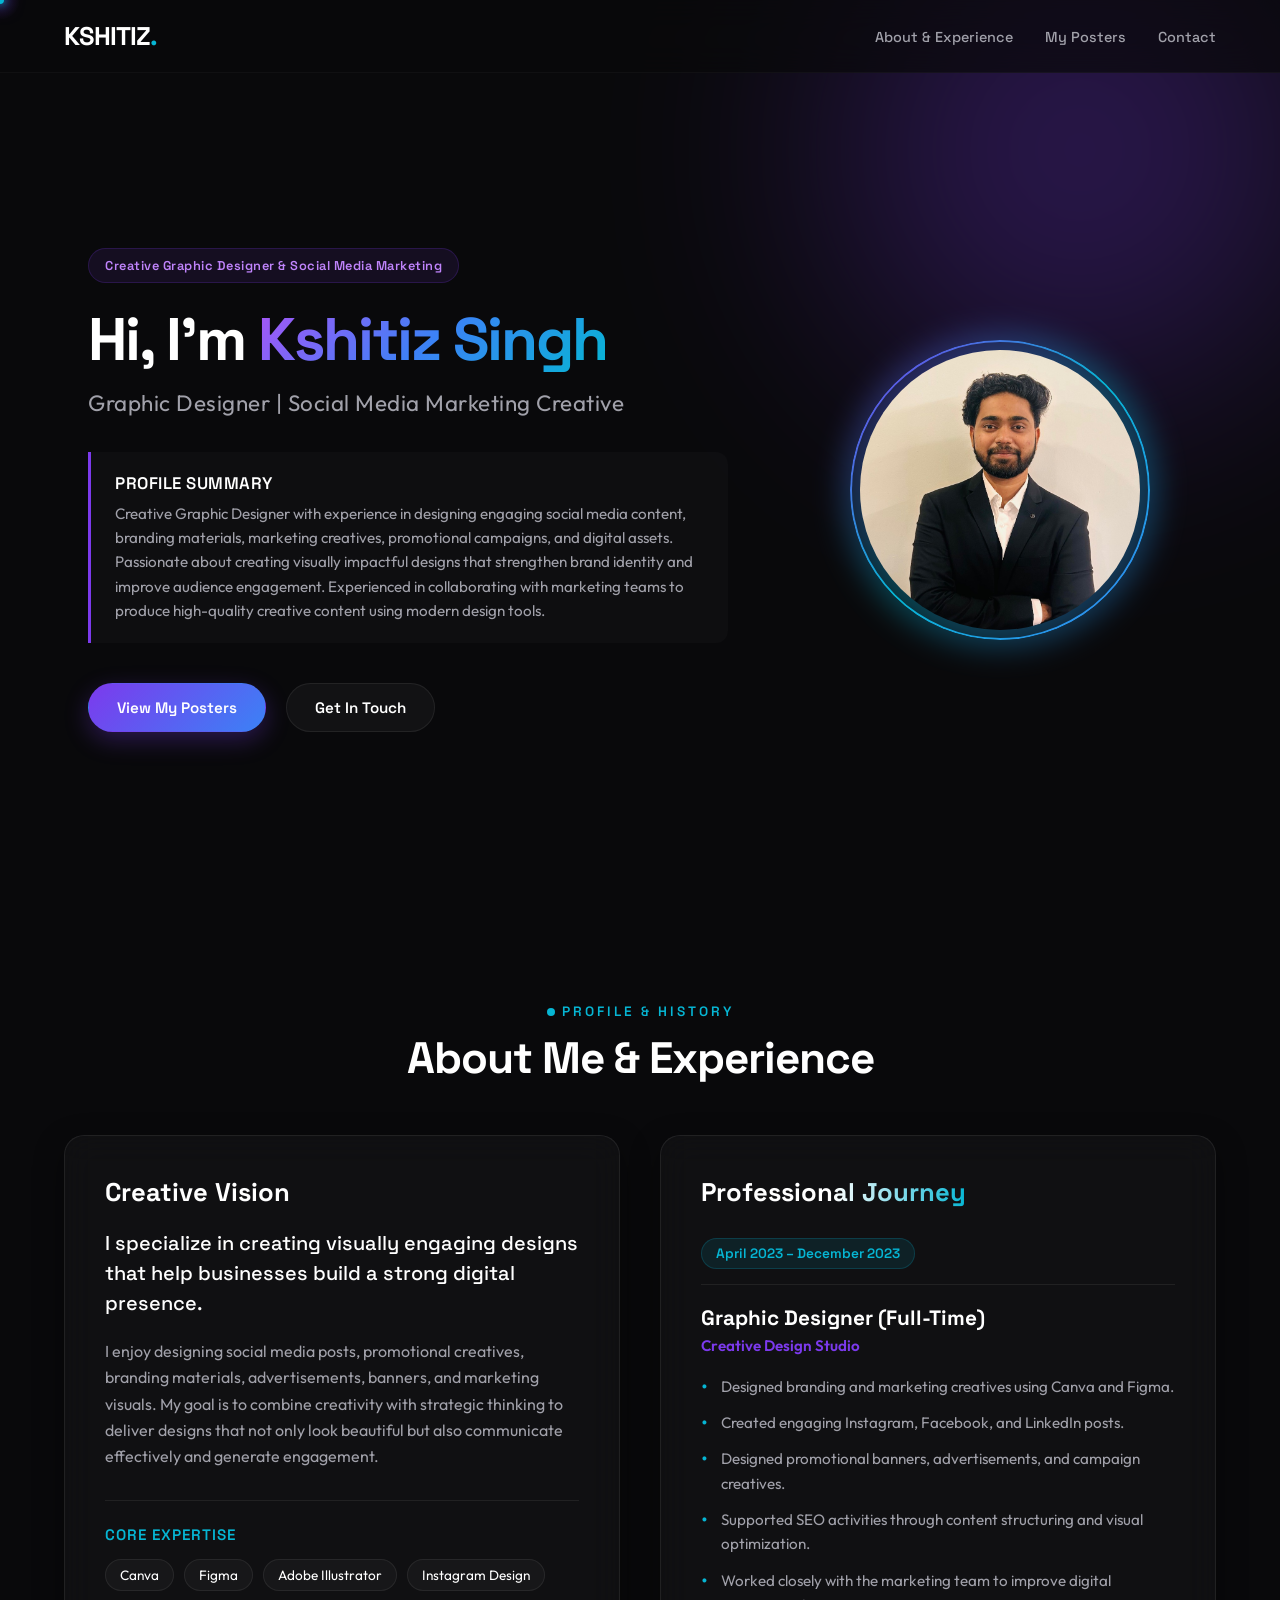
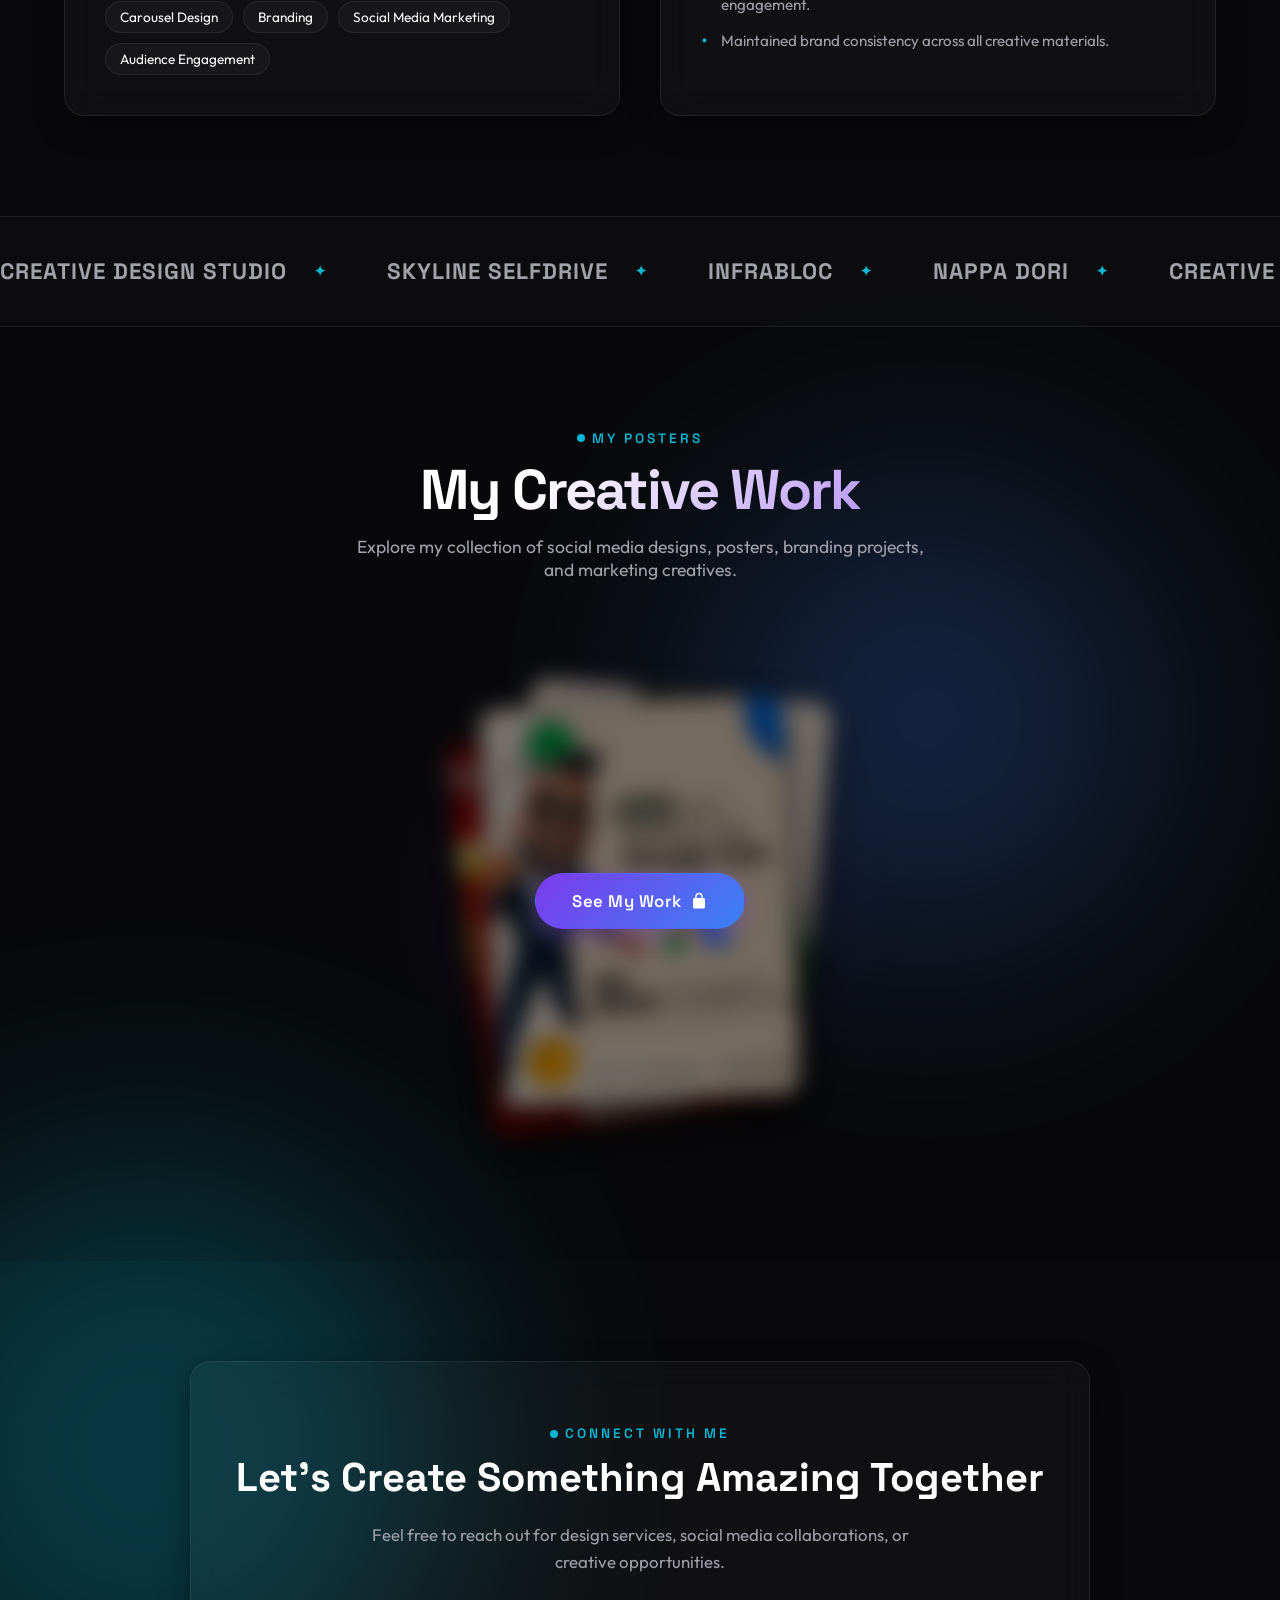
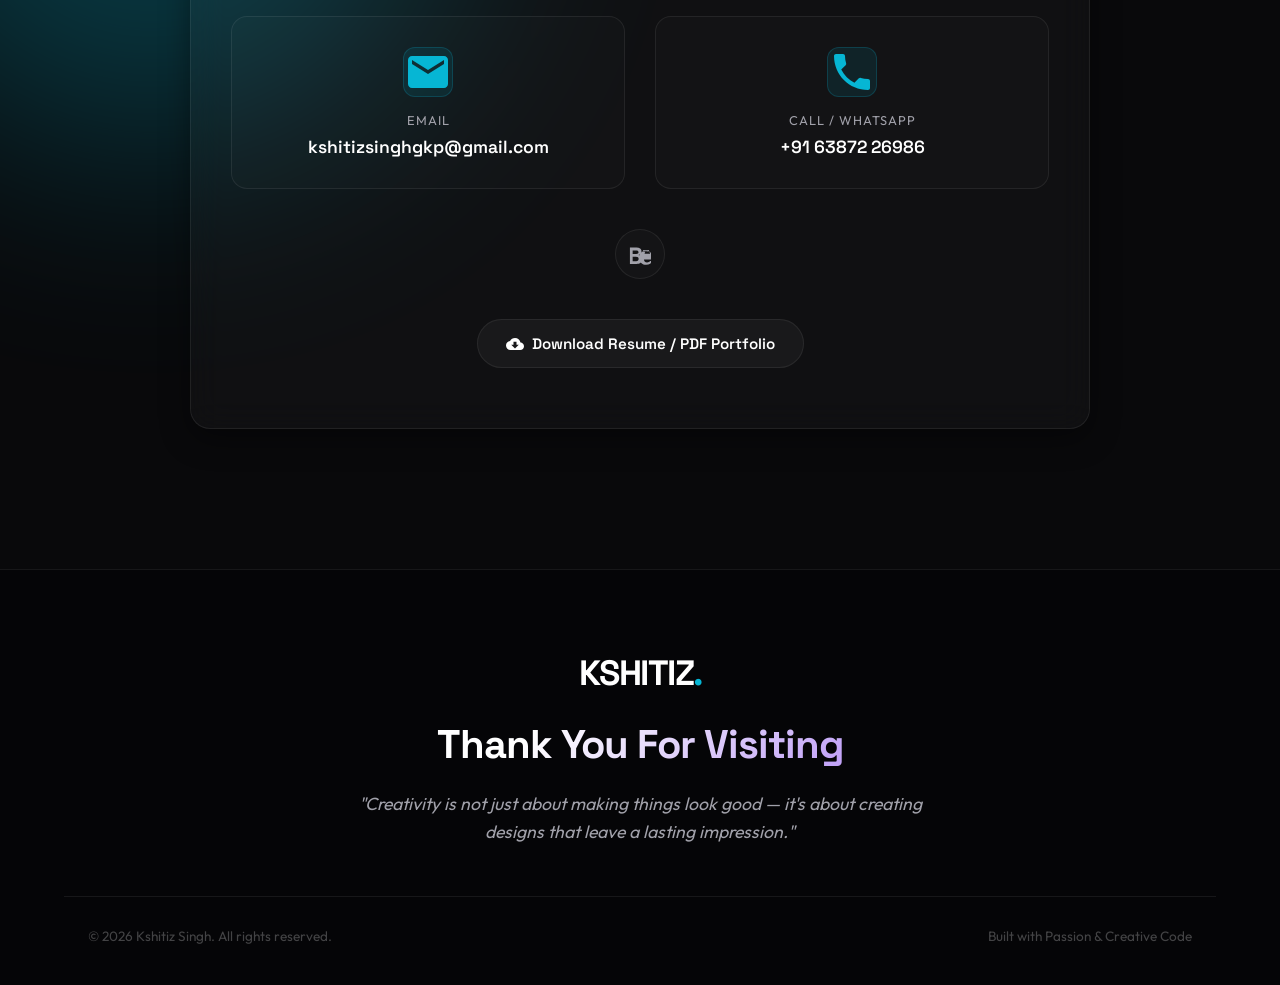
==== index.html @ 0bae95c1 "Initialize premium creative portfolio" ====
<!DOCTYPE html>
<html lang="en">
<head>
  <meta charset="UTF-8">
  <meta name="viewport" content="width=device-width, initial-scale=1.0">
  <title>Kshitiz Singh | Creative Graphic Designer & Social Media Marketing Professional</title>
  <meta name="description" content="Portfolio of Kshitiz Singh, a Creative Graphic Designer & Social Media Marketing Professional. Focusing on creative brand graphics, posters, and campaign management.">
  
  <!-- Premium Typography -->
  <link rel="preconnect" href="https://fonts.googleapis.com">
  <link rel="preconnect" href="https://fonts.gstatic.com" crossorigin>
  <link href="https://fonts.googleapis.com/css2?family=Outfit:wght@300;400;500;600;700;800&family=Space+Grotesk:wght@400;500;600;700&display=swap" rel="stylesheet">
  
  <!-- CSS Stylesheet -->
  <link rel="stylesheet" href="style.css">
</head>
<body>

  <!-- Custom Cursor Glow -->
  <div class="custom-cursor" id="customCursor"></div>
  <div class="cursor-dot" id="cursorDot"></div>

  <!-- Loading Animation -->
  <div class="loader" id="loader">
    <div class="loader-content">
      <div class="loader-logo">KS</div>
      <div class="loader-bar"><div class="loader-progress"></div></div>
      <p class="loader-text">Opening Creative Gallery...</p>
    </div>
  </div>

  <!-- Dynamic Gradient Background Objects -->
  <div class="bg-gradient-orb orb-1"></div>
  <div class="bg-gradient-orb orb-2"></div>
  <div class="bg-gradient-orb orb-3"></div>

  <!-- Glassmorphism Navbar -->
  <nav class="navbar">
    <div class="nav-container">
      <a href="#" class="nav-logo">KSHITIZ<span>.</span></a>
      <ul class="nav-links">
        <li><a href="#about" class="nav-link">About &amp; Experience</a></li>
        <li><a href="#portfolio" class="nav-link">My Posters</a></li>
        <li><a href="#contact" class="nav-link">Contact</a></li>
      </ul>
      <div class="mobile-toggle" id="mobileToggle">
        <span></span>
        <span></span>
        <span></span>
      </div>
    </div>
  </nav>

  <!-- Hero Section -->
  <section class="hero-section" id="hero">
    <div class="hero-container">
      <div class="hero-content scroll-reveal">
        <span class="hero-badge">Creative Graphic Designer &amp; Social Media Marketing</span>
        <h1 class="hero-title">
          Hi, I'm <span class="highlight-text">Kshitiz Singh</span>
        </h1>
        <h2 class="hero-subtitle">Graphic Designer | Social Media Marketing Creative</h2>
        
        <div class="profile-summary">
          <h3>Profile Summary</h3>
          <p>
            Creative Graphic Designer with experience in designing engaging social media content, branding materials, marketing creatives, promotional campaigns, and digital assets. Passionate about creating visually impactful designs that strengthen brand identity and improve audience engagement. Experienced in collaborating with marketing teams to produce high-quality creative content using modern design tools.
          </p>
        </div>
        
        <div class="hero-actions">
          <a href="#portfolio" class="btn btn-primary btn-glow">View My Posters</a>
          <a href="#contact" class="btn btn-secondary">Get In Touch</a>
        </div>
      </div>
      
      <div class="hero-image-wrapper scroll-reveal">
        <div class="premium-photo-frame">
          <div class="glow-border-layer"></div>
          <div class="photo-container">
            <img class="profile-img" src="assets/profile.jpg" alt="Kshitiz Singh">
          </div>
        </div>
      </div>
    </div>
  </section>

  <!-- Combined About & Experience Section -->
  <section class="about-section" id="about">
    <div class="container">
      <div class="section-header align-center scroll-reveal">
        <span class="sub-title">Profile &amp; History</span>
        <h2 class="section-title">About Me &amp; Experience</h2>
      </div>

      <div class="about-experience-grid">
        <!-- Left Side: About Me Bio Card -->
        <div class="glass-card about-card-left scroll-reveal">
          <h3 class="card-title-highlight">Creative Vision</h3>
          <p class="lead-text">
            I specialize in creating visually engaging designs that help businesses build a strong digital presence.
          </p>
          <p>
            I enjoy designing social media posts, promotional creatives, branding materials, advertisements, banners, and marketing visuals. My goal is to combine creativity with strategic thinking to deliver designs that not only look beautiful but also communicate effectively and generate engagement.
          </p>
          
          <div class="creative-skills-summary">
            <h4>Core Expertise</h4>
            <div class="skills-tags">
              <span>Canva</span>
              <span>Figma</span>
              <span>Adobe Illustrator</span>
              <span>Instagram Design</span>
              <span>Carousel Design</span>
              <span>Branding</span>
              <span>Social Media Marketing</span>
              <span>Audience Engagement</span>
            </div>
          </div>
        </div>

        <!-- Right Side: Timeline Experience -->
        <div class="glass-card timeline-card-right scroll-reveal">
          <div class="experience-header-block">
            <h3 class="card-title-highlight">Professional Journey</h3>
            <span class="timeline-date-tag">April 2023 – December 2023</span>
          </div>
          
          <div class="job-meta">
            <h4 class="job-title">Graphic Designer (Full-Time)</h4>
            <span class="company-name">Creative Design Studio</span>
          </div>

          <ul class="responsibilities-list">
            <li>Designed branding and marketing creatives using Canva and Figma.</li>
            <li>Created engaging Instagram, Facebook, and LinkedIn posts.</li>
            <li>Designed promotional banners, advertisements, and campaign creatives.</li>
            <li>Supported SEO activities through content structuring and visual optimization.</li>
            <li>Worked closely with the marketing team to improve digital engagement.</li>
            <li>Maintained brand consistency across all creative materials.</li>
          </ul>
        </div>
      </div>
    </div>
  </section>

  <!-- Brand Showcase Ticker Banner -->
  <section class="brand-ticker-section">
    <div class="ticker-wrapper">
      <div class="ticker-track">
        <div class="ticker-item">Creative Design Studio</div>
        <div class="ticker-item">Skyline Selfdrive</div>
        <div class="ticker-item">INFRABLOC</div>
        <div class="ticker-item">NAPPA DORI</div>
        <!-- Duplicates for infinite scrolling ticker effect -->
        <div class="ticker-item">Creative Design Studio</div>
        <div class="ticker-item">Skyline Selfdrive</div>
        <div class="ticker-item">INFRABLOC</div>
        <div class="ticker-item">NAPPA DORI</div>
        <div class="ticker-item">Creative Design Studio</div>
        <div class="ticker-item">Skyline Selfdrive</div>
        <div class="ticker-item">INFRABLOC</div>
        <div class="ticker-item">NAPPA DORI</div>
      </div>
    </div>
  </section>

  <!-- Posters Gallery Section -->
  <section class="portfolio-section" id="portfolio">
    <div class="container">
      <div class="section-header align-center scroll-reveal">
        <span class="sub-title">My Posters</span>
        <h1 class="portfolio-heading">My Creative Work</h1>
        <p class="portfolio-sub">Explore my collection of social media designs, posters, branding projects, and marketing creatives.</p>
      </div>

      <!-- Portfolio Interactive Wrapper -->
      <div class="portfolio-interactive-container scroll-reveal">
        
        <!-- Locked State: Blurred 3D Stack Deck -->
        <div class="portfolio-stack-wrapper" id="portfolioStackWrapper">
          <div class="stack-glow-effect"></div>
          
          <div class="portfolio-card-stack" id="cardStack">
            <div class="stacked-card card-1">
              <img src="assets/media__1783928818172.jpg" alt="Google Ads Campaign">
            </div>
            <div class="stacked-card card-2">
              <img src="assets/media__1783928818183.jpg" alt="Skyline Selfdrive Steer Brand">
            </div>
            <div class="stacked-card card-3">
              <img src="assets/media__1783928818269.jpg" alt="Infrabloc Christmas Campaign">
            </div>
          </div>
          
          <!-- Central Glowing Lock Button -->
          <div class="stack-unlock-overlay">
            <button class="btn btn-primary btn-glow btn-unlock-gallery" id="btnUnlockGallery">
              <span>See My Work</span>
              <svg viewBox="0 0 24 24" class="unlock-svg" style="width: 18px; height: 18px; margin-left: 8px;"><path d="M12 17c1.1 0 2-.9 2-2s-.9-2-2-2-2 .9-2 2 .9 2 2 2zm6-9h-1V6c0-2.76-2.24-5-5-5S7 3.24 7 6v2H6c-1.1 0-2 .9-2 2v10c0 1.1.9 2 2 2h12c1.1 0 2-.9 2-2V10c0-1.1-.9-2-2-2zM8.9 6c0-1.71 1.39-3.1 3.1-3.1s3.1 1.39 3.1 3.1v2H8.9V6z" fill="currentColor"/></svg>
            </button>
          </div>
        </div>

        <!-- Unlocked State: Premium Slider Option (Initially Hidden) -->
        <div class="portfolio-slider-wrapper hidden" id="portfolioSliderWrapper">
          <button class="slider-arrow arrow-left" id="sliderArrowLeft" aria-label="Previous slide">&lt;</button>
          
          <div class="slider-track-container">
            <div class="slider-track" id="sliderTrack">
              <!-- Dynamically populated in JS to show all 10 posters -->
            </div>
          </div>
          
          <button class="slider-arrow arrow-right" id="sliderArrowRight" aria-label="Next slide">&gt;</button>
          
          <!-- Slider Navigation Dot Indicators -->
          <div class="slider-indicator-dots" id="sliderIndicatorDots"></div>
        </div>

      </div>
    </div>
  </section>

  <!-- Lightbox Element -->
  <div class="lightbox" id="lightbox">
    <div class="lightbox-overlay"></div>
    <span class="lightbox-close" id="lightboxClose">&times;</span>
    <button class="lightbox-nav lightbox-prev" id="lightboxPrev" aria-label="Previous image">&lt;</button>
    <div class="lightbox-container">
      <img src="" alt="Enlarged design" class="lightbox-image" id="lightboxImg">
      <div class="lightbox-caption" id="lightboxCaption">Design Title</div>
    </div>
    <button class="lightbox-nav lightbox-next" id="lightboxNext" aria-label="Next image">&gt;</button>
  </div>

  <!-- Contact & Footer Section -->
  <section class="contact-section" id="contact">
    <div class="container">
      <div class="glass-card contact-wrapper scroll-reveal">
        
        <div class="contact-header align-center">
          <span class="sub-title">Connect With Me</span>
          <h2 class="contact-title">Let's Create Something Amazing Together</h2>
          <p class="contact-desc">
            Feel free to reach out for design services, social media collaborations, or creative opportunities.
          </p>
        </div>

        <div class="contact-details-row">
          <div class="detail-card" data-tilt>
            <div class="detail-icon">
              <svg viewBox="0 0 24 24" class="info-svg"><path d="M20 4H4c-1.1 0-1.99.9-1.99 2L2 18c0 1.1.9 2 2 2h16c1.1 0 2-.9 2-2V6c0-1.1-.9-2-2-2zm0 4l-8 5-8-5V6l8 5 8-5v2z" fill="currentColor"/></svg>
            </div>
            <span>Email</span>
            <a href="mailto:kshitizsinghgkp@gmail.com">kshitizsinghgkp@gmail.com</a>
          </div>

          <div class="detail-card" data-tilt>
            <div class="detail-icon">
              <svg viewBox="0 0 24 24" class="info-svg"><path d="M6.62 10.79c1.44 2.83 3.76 5.14 6.59 6.59l2.2-2.2c.27-.27.67-.36 1.02-.24 1.12.37 2.33.57 3.57.57.55 0 1 .45 1 1V20c0 .55-.45 1-1 1-9.39 0-17-7.61-17-17 0-.55.45-1 1-1h3.5c.55 0 1 .45 1 1 0 1.25.2 2.45.57 3.57.11.35.03.74-.25 1.02l-2.2 2.2z" fill="currentColor"/></svg>
            </div>
            <span>Call / WhatsApp</span>
            <a href="tel:6387226986">+91 63872 26986</a>
          </div>
        </div>

        <div class="social-links-centered">
          <a href="#" target="_blank" class="social-icon-btn" aria-label="Behance">
            <svg viewBox="0 0 24 24" class="soc-svg"><path d="M8.22 5c1.61 0 2.92.35 3.91 1.05.99.7 1.48 1.77 1.48 3.2 0 1.08-.28 1.94-.85 2.58-.57.64-1.39 1.03-2.47 1.17 1.33.19 2.31.7 2.95 1.54.64.84.96 1.92.96 3.25 0 1.63-.51 2.87-1.53 3.73C11.66 22.38 10.15 22.8 8.2 22.8H1v-17.8h7.22zm-.8 7h.45c.87 0 1.5-.16 1.9-.47.4-.31.6-.78.6-1.4 0-1.25-.83-1.88-2.5-1.88H4v3.75h3.42zm.3 7.85c.99 0 1.7-.22 2.13-.67.43-.45.65-1.07.65-1.88 0-.77-.22-1.37-.67-1.78-.45-.41-1.21-.62-2.28-.62H4v4.95h3.72zM23.1 13.92c.6 1.15.9 2.52.9 4.12h-7.66c.07 1.04.4 1.83.99 2.38.59.55 1.38.82 2.38.82.72 0 1.36-.14 1.93-.42.57-.28.98-.69 1.23-1.23h2.64c-.42 1.25-1.22 2.25-2.4 3.01-1.18.76-2.61 1.14-4.29 1.14-2.3 0-4.14-.68-5.52-2.05-1.38-1.37-2.07-3.23-2.07-5.58 0-2.35.68-4.21 2.05-5.58 1.37-1.37 3.12-2.05 5.25-2.05 2.18 0 3.91.68 5.2 2.05 1.29 1.37 1.93 3.24 1.93 5.61v.78H16.34zm-.05-2.1c-.07-.94-.37-1.68-.9-2.22-.53-.54-1.24-.81-2.12-.81-.85 0-1.54.26-2.07.78-.53.52-.84 1.27-.93 2.25h6.02zM15.48 9.38h6.24v-1.65h-6.24v1.65z" fill="currentColor"/></svg>
          </a>
        </div>

        <div class="download-container align-center">
          <a href="#" class="btn btn-secondary btn-glow" id="downloadPortfolioBtn">
            <svg viewBox="0 0 24 24" class="download-icon-svg" style="width: 18px; height: 18px; margin-right: 8px;"><path d="M19.35 10.04C18.67 6.59 15.64 4 12 4 9.11 4 6.6 5.64 5.35 8.04 2.34 8.36 0 10.91 0 14c0 3.31 2.69 6 6 6h13c2.76 0 5-2.24 5-5 0-2.64-2.05-4.78-4.65-4.96zM17 13l-5 5-5-5h3V9h4v4h3z" fill="currentColor"/></svg>
            Download Resume / PDF Portfolio
          </a>
        </div>

      </div>
    </div>
  </section>

  <!-- Footer -->
  <footer class="footer">
    <div class="container">
      <div class="footer-logo">KSHITIZ<span>.</span></div>
      <h2 class="footer-msg">Thank You For Visiting</h2>
      <p class="footer-quote">
        "Creativity is not just about making things look good — it's about creating designs that leave a lasting impression."
      </p>
      <div class="footer-divider"></div>
      <div class="footer-bottom">
        <p>&copy; 2026 Kshitiz Singh. All rights reserved.</p>
        <p>Built with Passion &amp; Creative Code</p>
      </div>
    </div>
  </footer>

  <!-- JS Logic -->
  <script src="script.js"></script>
</body>
</html>
---- style.css ----
/* ==========================================================================
   Base CSS & Theme Tokens
   ========================================================================== */
:root {
  --bg: #09090B;
  --bg-rgb: 9, 9, 11;
  --primary: #7C3AED;
  --primary-rgb: 124, 58, 237;
  --secondary: #06B6D4;
  --secondary-rgb: 6, 182, 212;
  --highlight: #3B82F6;
  --highlight-rgb: 59, 130, 246;
  --text: #FFFFFF;
  --text-muted: #A1A1AA;
  --glass-bg: rgba(255, 255, 255, 0.03);
  --glass-border: rgba(255, 255, 255, 0.07);
  --glass-shadow: rgba(0, 0, 0, 0.4);
  --font-display: 'Space Grotesk', sans-serif;
  --font-body: 'Outfit', sans-serif;
  --transition: all 0.4s cubic-bezier(0.16, 1, 0.3, 1);
}

* {
  box-sizing: border-box;
  margin: 0;
  padding: 0;
}

html {
  scroll-behavior: smooth;
  background-color: var(--bg);
  color: var(--text);
  font-family: var(--font-body);
  font-size: 16px;
  overflow-x: hidden;
}

body {
  overflow-x: hidden;
  position: relative;
  min-height: 100vh;
}

/* ==========================================================================
   Custom Scrollbar
   ========================================================================== */
::-webkit-scrollbar {
  width: 10px;
}
::-webkit-scrollbar-track {
  background: var(--bg);
}
::-webkit-scrollbar-thumb {
  background: rgba(124, 58, 237, 0.3);
  border-radius: 5px;
  border: 2px solid var(--bg);
}
::-webkit-scrollbar-thumb:hover {
  background: rgba(124, 58, 237, 0.6);
}

/* ==========================================================================
   Custom Cursor Elements
   ========================================================================== */
.custom-cursor {
  width: 40px;
  height: 40px;
  background: radial-gradient(circle, rgba(124, 58, 237, 0.2) 0%, rgba(6, 182, 212, 0) 70%);
  border-radius: 50%;
  position: fixed;
  transform: translate(-50%, -50%);
  pointer-events: none;
  z-index: 9999;
  transition: width 0.2s, height 0.2s, background 0.2s;
  mix-blend-mode: screen;
}

.cursor-dot {
  width: 8px;
  height: 8px;
  background-color: var(--secondary);
  border-radius: 50%;
  position: fixed;
  transform: translate(-50%, -50%);
  pointer-events: none;
  z-index: 10000;
  box-shadow: 0 0 10px var(--secondary), 0 0 20px var(--primary);
  transition: transform 0.1s;
}

/* Cursor Hover States */
body.hovering .custom-cursor {
  width: 65px;
  height: 65px;
  background: radial-gradient(circle, rgba(6, 182, 212, 0.35) 0%, rgba(124, 58, 237, 0) 70%);
}
body.hovering .cursor-dot {
  transform: translate(-50%, -50%) scale(1.8);
  background-color: var(--primary);
}

/* ==========================================================================
   Loading Animation Screen
   ========================================================================== */
.loader {
  position: fixed;
  top: 0;
  left: 0;
  width: 100%;
  height: 100%;
  background: var(--bg);
  z-index: 99999;
  display: flex;
  justify-content: center;
  align-items: center;
  transition: opacity 0.6s cubic-bezier(0.16, 1, 0.3, 1), visibility 0.6s;
}

.loader-content {
  text-align: center;
}

.loader-logo {
  font-family: var(--font-display);
  font-size: 3.5rem;
  font-weight: 700;
  letter-spacing: -2px;
  background: linear-gradient(135deg, var(--primary) 0%, var(--secondary) 100%);
  -webkit-background-clip: text;
  -webkit-text-fill-color: transparent;
  margin-bottom: 20px;
  animation: logoPulse 1.8s infinite ease-in-out;
}

.loader-bar {
  width: 200px;
  height: 3px;
  background: rgba(255, 255, 255, 0.05);
  border-radius: 10px;
  overflow: hidden;
  margin: 0 auto 15px auto;
}

.loader-progress {
  width: 0%;
  height: 100%;
  background: linear-gradient(90deg, var(--primary), var(--secondary));
  border-radius: 10px;
  animation: fillProgress 1.6s ease-in-out forwards;
}

.loader-text {
  font-size: 0.85rem;
  color: var(--text-muted);
  letter-spacing: 2px;
  text-transform: uppercase;
}

@keyframes fillProgress {
  0% { width: 0%; }
  100% { width: 100%; }
}

@keyframes logoPulse {
  0%, 100% { opacity: 0.7; transform: scale(0.97); }
  50% { opacity: 1; transform: scale(1.03); }
}

/* ==========================================================================
   Background Gradient Orbs (Floating)
   ========================================================================== */
.bg-gradient-orb {
  position: absolute;
  border-radius: 50%;
  filter: blur(120px);
  z-index: -1;
  opacity: 0.28;
  pointer-events: none;
}

.orb-1 {
  width: 500px;
  height: 500px;
  background: var(--primary);
  top: -100px;
  right: -50px;
  animation: floatOrb1 20s infinite alternate ease-in-out;
}

.orb-2 {
  width: 600px;
  height: 600px;
  background: var(--secondary);
  bottom: 20%;
  left: -150px;
  animation: floatOrb2 25s infinite alternate ease-in-out;
}

.orb-3 {
  width: 450px;
  height: 450px;
  background: var(--highlight);
  top: 50%;
  right: 10%;
  animation: floatOrb1 18s infinite alternate-reverse ease-in-out;
}

@keyframes floatOrb1 {
  0% { transform: translate(0, 0) scale(1); }
  100% { transform: translate(60px, 80px) scale(1.15); }
}

@keyframes floatOrb2 {
  0% { transform: translate(0, 0) scale(1.1); }
  100% { transform: translate(-80px, -40px) scale(0.9); }
}

/* ==========================================================================
   Reusable UI Elements & Classes
   ========================================================================== */
.container {
  max-width: 1200px;
  margin: 0 auto;
  padding: 0 24px;
  position: relative;
  z-index: 1;
}

.glass-card {
  background: var(--glass-bg);
  border: 1px solid var(--glass-border);
  border-radius: 20px;
  backdrop-filter: blur(16px);
  -webkit-backdrop-filter: blur(16px);
  box-shadow: 0 10px 30px var(--glass-shadow);
  padding: 40px;
  transition: var(--transition);
}

.glass-card:hover {
  border-color: rgba(124, 58, 237, 0.25);
  box-shadow: 0 15px 35px rgba(124, 58, 237, 0.08);
  transform: translateY(-4px);
}

/* Section headers */
.section-header {
  margin-bottom: 50px;
}

.section-header.align-center {
  text-align: center;
}

.sub-title {
  display: inline-block;
  font-family: var(--font-display);
  font-size: 0.85rem;
  font-weight: 600;
  text-transform: uppercase;
  letter-spacing: 3px;
  color: var(--secondary);
  margin-bottom: 12px;
  position: relative;
  padding-left: 15px;
}

.sub-title::before {
  content: '';
  position: absolute;
  left: 0;
  top: 50%;
  transform: translateY(-50%);
  width: 8px;
  height: 8px;
  background-color: var(--secondary);
  border-radius: 50%;
}

.section-title {
  font-family: var(--font-display);
  font-size: 2.75rem;
  font-weight: 700;
  letter-spacing: -1px;
  line-height: 1.2;
}

.highlight-text {
  background: linear-gradient(135deg, #A855F7 0%, #3B82F6 50%, #06B6D4 100%);
  -webkit-background-clip: text;
  -webkit-text-fill-color: transparent;
  display: inline-block;
}

/* Button Component */
.btn {
  display: inline-flex;
  align-items: center;
  justify-content: center;
  padding: 14px 28px;
  font-family: var(--font-display);
  font-weight: 600;
  font-size: 0.95rem;
  text-decoration: none;
  border-radius: 30px;
  cursor: pointer;
  transition: var(--transition);
  border: 1px solid transparent;
  outline: none;
}

.btn-primary {
  background: linear-gradient(135deg, var(--primary) 0%, var(--highlight) 100%);
  color: var(--text);
  box-shadow: 0 8px 24px rgba(124, 58, 237, 0.3);
}

.btn-primary:hover {
  transform: translateY(-3px);
  box-shadow: 0 12px 30px rgba(124, 58, 237, 0.45);
}

.btn-secondary {
  background: rgba(255, 255, 255, 0.04);
  border: 1px solid var(--glass-border);
  color: var(--text);
}

.btn-secondary:hover {
  background: rgba(255, 255, 255, 0.08);
  border-color: var(--secondary);
  transform: translateY(-3px);
}

.btn-glow {
  position: relative;
  z-index: 1;
}

.btn-glow::after {
  content: '';
  position: absolute;
  top: -2px; left: -2px; right: -2px; bottom: -2px;
  background: linear-gradient(135deg, var(--primary), var(--secondary), var(--highlight));
  z-index: -1;
  border-radius: 32px;
  opacity: 0;
  transition: opacity 0.3s ease;
  filter: blur(8px);
}

.btn-glow:hover::after {
  opacity: 0.75;
}

/* Hidden Utility */
.hidden {
  display: none !important;
}

/* ==========================================================================
   Header & Navigation
   ========================================================================== */
.navbar {
  position: fixed;
  top: 0;
  left: 0;
  width: 100%;
  z-index: 1000;
  background: rgba(9, 9, 11, 0.7);
  border-bottom: 1px solid rgba(255, 255, 255, 0.03);
  backdrop-filter: blur(16px);
  -webkit-backdrop-filter: blur(16px);
  transition: var(--transition);
}

.navbar.scrolled {
  padding: 12px 0;
  background: rgba(9, 9, 11, 0.85);
  border-bottom: 1px solid rgba(255, 255, 255, 0.07);
}

.nav-container {
  max-width: 1200px;
  margin: 0 auto;
  padding: 20px 24px;
  display: flex;
  justify-content: space-between;
  align-items: center;
  transition: var(--transition);
}

.navbar.scrolled .nav-container {
  padding: 10px 24px;
}

.nav-logo {
  font-family: var(--font-display);
  font-size: 1.6rem;
  font-weight: 700;
  text-decoration: none;
  color: var(--text);
  letter-spacing: -1px;
}

.nav-logo span {
  color: var(--secondary);
}

.nav-links {
  display: flex;
  list-style: none;
  gap: 32px;
}

.nav-link {
  font-family: var(--font-display);
  font-size: 0.9rem;
  font-weight: 500;
  text-decoration: none;
  color: var(--text-muted);
  transition: var(--transition);
  position: relative;
  padding: 4px 0;
}

.nav-link:hover, .nav-link.active {
  color: var(--text);
}

.nav-link::after {
  content: '';
  position: absolute;
  bottom: 0;
  left: 0;
  width: 0%;
  height: 2px;
  background: linear-gradient(90deg, var(--primary), var(--secondary));
  transition: var(--transition);
}

.nav-link:hover::after, .nav-link.active::after {
  width: 100%;
}

.mobile-toggle {
  display: none;
  flex-direction: column;
  gap: 6px;
  cursor: pointer;
}

.mobile-toggle span {
  width: 24px;
  height: 2px;
  background-color: var(--text);
  transition: var(--transition);
}

/* ==========================================================================
   Hero Section
   ========================================================================== */
.hero-section {
  padding: 160px 0 80px 0;
  min-height: 100vh;
  display: flex;
  align-items: center;
  position: relative;
  overflow: hidden;
}

.hero-container {
  max-width: 1200px;
  margin: 0 auto;
  padding: 0 24px;
  display: grid;
  grid-template-columns: 1.25fr 0.75fr;
  gap: 80px;
  align-items: center;
  z-index: 2;
}

.hero-badge {
  display: inline-block;
  background: rgba(124, 58, 237, 0.1);
  border: 1px solid rgba(124, 58, 237, 0.2);
  color: #C084FC;
  padding: 8px 16px;
  border-radius: 20px;
  font-size: 0.8rem;
  font-weight: 600;
  letter-spacing: 0.5px;
  margin-bottom: 24px;
  font-family: var(--font-display);
}

.hero-title {
  font-family: var(--font-display);
  font-size: 3.75rem;
  font-weight: 800;
  letter-spacing: -2px;
  line-height: 1.1;
  margin-bottom: 16px;
}

.hero-subtitle {
  font-size: 1.4rem;
  color: var(--text-muted);
  font-weight: 400;
  margin-bottom: 35px;
  letter-spacing: 0.5px;
}

.profile-summary {
  background: rgba(255, 255, 255, 0.02);
  border-left: 3px solid var(--primary);
  padding: 20px 24px;
  border-radius: 0 12px 12px 0;
  margin-bottom: 40px;
  max-width: 640px;
}

.profile-summary h3 {
  font-family: var(--font-display);
  font-size: 1.05rem;
  font-weight: 600;
  margin-bottom: 8px;
  color: var(--text);
  letter-spacing: 0.5px;
  text-transform: uppercase;
}

.profile-summary p {
  color: var(--text-muted);
  line-height: 1.6;
  font-size: 0.95rem;
}

.hero-actions {
  display: flex;
  gap: 20px;
}

/* Profile Photo Frame */
.hero-image-wrapper {
  display: flex;
  justify-content: center;
  align-items: center;
}

.premium-photo-frame {
  position: relative;
  width: 300px;
  height: 300px;
  border-radius: 50%;
  padding: 10px;
  display: flex;
  justify-content: center;
  align-items: center;
  background: transparent;
}

.glow-border-layer {
  position: absolute;
  top: 0; left: 0; right: 0; bottom: 0;
  border-radius: 50%;
  background: linear-gradient(135deg, var(--primary), var(--secondary), var(--highlight));
  padding: 2px;
  -webkit-mask: linear-gradient(#fff 0 0) content-box, linear-gradient(#fff 0 0);
  -webkit-mask-composite: xor;
  mask-composite: exclude;
  animation: spinFrame 8s infinite linear;
}

.premium-photo-frame::after {
  content: '';
  position: absolute;
  top: -8px; left: -8px; right: -8px; bottom: -8px;
  background: linear-gradient(135deg, var(--primary), var(--secondary), var(--highlight));
  border-radius: 50%;
  z-index: -1;
  filter: blur(15px);
  opacity: 0.35;
  animation: glowPulseFrame 4s infinite alternate ease-in-out;
}

.photo-container {
  width: 100%;
  height: 100%;
  border-radius: 50%;
  overflow: hidden;
  background: #121214;
  position: relative;
  display: flex;
  justify-content: center;
  align-items: center;
}

.profile-img {
  width: 100%;
  height: 100%;
  object-fit: cover;
}

.avatar-svg {
  width: 85%;
  height: 85%;
  color: var(--secondary);
}

@keyframes spinFrame {
  0% { transform: rotate(0deg); }
  100% { transform: rotate(360deg); }
}

@keyframes glowPulseFrame {
  0% { opacity: 0.25; transform: scale(0.98); }
  100% { opacity: 0.5; transform: scale(1.02); }
}

/* ==========================================================================
   Combined About & Experience Section
   ========================================================================== */
.about-section {
  padding: 100px 0;
}

.about-experience-grid {
  display: grid;
  grid-template-columns: 1fr 1fr;
  gap: 40px;
  margin-top: 40px;
  align-items: stretch;
}

.card-title-highlight {
  font-family: var(--font-display);
  font-size: 1.6rem;
  font-weight: 700;
  margin-bottom: 20px;
  background: linear-gradient(90deg, var(--text) 50%, var(--secondary) 100%);
  -webkit-background-clip: text;
  -webkit-text-fill-color: transparent;
}

.about-card-left p {
  color: var(--text-muted);
  font-size: 1rem;
  line-height: 1.65;
  margin-bottom: 20px;
}

.about-card-left p.lead-text {
  font-size: 1.25rem;
  color: var(--text);
  line-height: 1.5;
  font-family: var(--font-display);
  font-weight: 500;
}

.creative-skills-summary {
  margin-top: 30px;
  border-top: 1px solid var(--glass-border);
  padding-top: 24px;
}

.creative-skills-summary h4 {
  font-family: var(--font-display);
  font-size: 0.95rem;
  font-weight: 600;
  text-transform: uppercase;
  color: var(--secondary);
  letter-spacing: 1px;
  margin-bottom: 15px;
}

.skills-tags {
  display: flex;
  flex-wrap: wrap;
  gap: 10px;
}

.skills-tags span {
  font-size: 0.85rem;
  color: var(--text);
  background: rgba(255, 255, 255, 0.03);
  border: 1px solid var(--glass-border);
  padding: 6px 14px;
  border-radius: 30px;
  transition: var(--transition);
}

.skills-tags span:hover {
  background: rgba(124, 58, 237, 0.1);
  border-color: var(--primary);
  transform: translateY(-2px);
}

/* Timeline Experience details */
.experience-header-block {
  display: flex;
  justify-content: space-between;
  align-items: center;
  flex-wrap: wrap;
  gap: 10px;
  margin-bottom: 20px;
  border-bottom: 1px solid var(--glass-border);
  padding-bottom: 15px;
}

.timeline-date-tag {
  font-family: var(--font-display);
  font-size: 0.85rem;
  font-weight: 600;
  background: rgba(6, 182, 212, 0.1);
  border: 1px solid rgba(6, 182, 212, 0.2);
  color: var(--secondary);
  padding: 6px 14px;
  border-radius: 30px;
}

.job-meta {
  margin-bottom: 20px;
}

.job-title {
  font-family: var(--font-display);
  font-size: 1.3rem;
  font-weight: 700;
  color: var(--text);
  margin-bottom: 4px;
}

.company-name {
  font-size: 0.95rem;
  color: var(--primary);
  font-weight: 600;
}

.responsibilities-list {
  list-style: none;
}

.responsibilities-list li {
  font-size: 0.95rem;
  color: var(--text-muted);
  line-height: 1.6;
  margin-bottom: 12px;
  position: relative;
  padding-left: 20px;
}

.responsibilities-list li::before {
  content: '•';
  position: absolute;
  left: 0;
  color: var(--secondary);
  font-size: 1.3rem;
  line-height: 1.1;
}

/* ==========================================================================
   Brand Infinite Showcase Ticker
   ========================================================================== */
.brand-ticker-section {
  padding: 40px 0;
  background: rgba(255, 255, 255, 0.01);
  border-top: 1px solid var(--glass-border);
  border-bottom: 1px solid var(--glass-border);
  overflow: hidden;
}

.ticker-wrapper {
  width: 100%;
  overflow: hidden;
}

.ticker-track {
  display: flex;
  width: max-content;
  gap: 60px;
  animation: tickerScroll 24s linear infinite;
}

.ticker-item {
  font-family: var(--font-display);
  font-size: 1.4rem;
  font-weight: 700;
  letter-spacing: 1px;
  text-transform: uppercase;
  color: var(--text-muted);
  transition: var(--transition);
  cursor: default;
  position: relative;
  padding-right: 40px;
}

.ticker-item::after {
  content: '✦';
  position: absolute;
  right: 0;
  top: 50%;
  transform: translateY(-50%);
  color: var(--secondary);
  font-size: 0.9rem;
}

.ticker-item:hover {
  color: var(--text);
  text-shadow: 0 0 10px rgba(6, 182, 212, 0.6);
}

@keyframes tickerScroll {
  0% { transform: translateX(0); }
  100% { transform: translateX(-33.333%); }
}

/* ==========================================================================
   Creative Posters Section
   ========================================================================== */
.portfolio-section {
  padding: 100px 0;
  background: rgba(0, 0, 0, 0.1);
  position: relative;
}

.portfolio-heading {
  font-family: var(--font-display);
  font-size: 3.5rem;
  font-weight: 800;
  letter-spacing: -2px;
  line-height: 1.1;
  margin-bottom: 15px;
  background: linear-gradient(135deg, var(--text) 40%, var(--primary) 100%);
  -webkit-background-clip: text;
  -webkit-text-fill-color: transparent;
}

.portfolio-sub {
  color: var(--text-muted);
  font-size: 1.1rem;
  max-width: 600px;
  margin: 0 auto;
}

.portfolio-interactive-container {
  margin-top: 60px;
  width: 100%;
  position: relative;
}

/* 3D Blurry Stack elements */
.portfolio-stack-wrapper {
  position: relative;
  max-width: 600px;
  height: 520px;
  margin: 0 auto;
  display: flex;
  justify-content: center;
  align-items: center;
}

.stack-glow-effect {
  position: absolute;
  top: 50%; left: 50%; width: 90%; height: 90%;
  background: radial-gradient(circle, rgba(124, 58, 237, 0.12) 0%, rgba(6, 182, 212, 0) 70%);
  transform: translate(-50%, -50%);
  z-index: 0;
  pointer-events: none;
}

.portfolio-card-stack {
  position: relative;
  width: 320px;
  height: 420px;
  z-index: 1;
  filter: blur(12px) brightness(0.5);
  transition: transform 0.6s cubic-bezier(0.16, 1, 0.3, 1), filter 0.6s ease, opacity 0.6s ease;
  transform: scale(0.95);
}

.portfolio-stack-wrapper:hover .portfolio-card-stack {
  transform: scale(0.98);
  filter: blur(10px) brightness(0.65);
}

.stacked-card {
  position: absolute;
  width: 100%;
  height: 100%;
  border-radius: 20px;
  overflow: hidden;
  border: 1px solid var(--glass-border);
  box-shadow: 0 15px 40px rgba(0, 0, 0, 0.7);
  transition: transform 0.6s cubic-bezier(0.16, 1, 0.3, 1), box-shadow 0.6s ease;
  background: #121214;
}

.stacked-card img {
  width: 100%;
  height: 100%;
  object-fit: cover;
}

.card-1 {
  z-index: 3;
  transform: rotate(-3deg);
}

.card-2 {
  z-index: 2;
  transform: rotate(5deg) translate(25px, -15px);
}

.card-3 {
  z-index: 1;
  transform: rotate(-7deg) translate(-25px, 20px);
}

.stack-unlock-overlay {
  position: absolute;
  top: 0; left: 0; width: 100%; height: 100%;
  z-index: 10;
  display: flex;
  justify-content: center;
  align-items: center;
}

.btn-unlock-gallery {
  padding: 16px 36px;
  font-size: 1.05rem;
  letter-spacing: 0.5px;
  animation: floatButton 3s infinite alternate ease-in-out;
}

@keyframes floatButton {
  0% { transform: translateY(0) scale(1); }
  100% { transform: translateY(-8px) scale(1.02); }
}

/* Transition out stack */
.portfolio-stack-wrapper.unlocked .portfolio-card-stack {
  filter: blur(0px) brightness(1);
  transform: scale(1.1) translateY(-20px);
  opacity: 0;
}

.portfolio-stack-wrapper.unlocked .stack-unlock-overlay {
  opacity: 0;
  pointer-events: none;
}

/* Unlocked Slider Carousel */
.portfolio-slider-wrapper {
  position: relative;
  width: 100%;
  display: flex;
  align-items: center;
  gap: 15px;
  opacity: 0;
  transform: translateY(40px) scale(0.98);
  transition: opacity 0.8s cubic-bezier(0.16, 1, 0.3, 1), transform 0.8s cubic-bezier(0.16, 1, 0.3, 1);
}

.portfolio-slider-wrapper.active {
  opacity: 1;
  transform: translateY(0) scale(1);
}

.slider-track-container {
  overflow: hidden;
  width: 100%;
  padding: 20px 0;
}

.slider-track {
  display: flex;
  gap: 30px;
  transition: transform 0.6s cubic-bezier(0.16, 1, 0.3, 1);
  width: max-content;
}

.slider-item {
  width: 320px;
  flex-shrink: 0;
  border-radius: 16px;
  overflow: hidden;
  border: 1px solid var(--glass-border);
  box-shadow: 0 10px 30px var(--glass-shadow);
  cursor: pointer;
  background: #121214;
  position: relative;
  transition: var(--transition);
}

.slider-item img {
  width: 100%;
  height: auto;
  display: block;
  transition: transform 0.6s cubic-bezier(0.16, 1, 0.3, 1);
}

.slider-item:hover {
  transform: scale(1.03) translateY(-6px);
  border-color: var(--secondary);
  box-shadow: 0 15px 35px rgba(6, 182, 212, 0.15);
}

.slider-item:hover img {
  transform: scale(1.05);
}

.slider-overlay {
  position: absolute;
  top: 0; left: 0; width: 100%; height: 100%;
  background: linear-gradient(to top, rgba(9, 9, 11, 0.9) 0%, rgba(9, 9, 11, 0.1) 60%, rgba(9, 9, 11, 0) 100%);
  opacity: 0;
  display: flex;
  flex-direction: column;
  justify-content: flex-end;
  padding: 20px;
  transition: opacity 0.4s ease;
  z-index: 2;
}

.slider-item:hover .slider-overlay {
  opacity: 1;
}

.slider-title {
  font-family: var(--font-display);
  font-size: 1.1rem;
  font-weight: 700;
  color: var(--text);
  margin-bottom: 2px;
  transform: translateY(8px);
  transition: transform 0.4s cubic-bezier(0.16, 1, 0.3, 1);
}

.slider-item:hover .slider-title {
  transform: translateY(0);
}

.slider-category {
  font-size: 0.75rem;
  color: var(--secondary);
  text-transform: uppercase;
  letter-spacing: 1px;
  font-weight: 600;
  transform: translateY(12px);
  transition: transform 0.45s cubic-bezier(0.16, 1, 0.3, 1);
}

.slider-item:hover .slider-category {
  transform: translateY(0);
}

/* Arrows controls */
.slider-arrow {
  background: rgba(255, 255, 255, 0.04);
  border: 1px solid var(--glass-border);
  color: var(--text);
  width: 50px;
  height: 50px;
  border-radius: 50%;
  cursor: pointer;
  display: flex;
  justify-content: center;
  align-items: center;
  font-size: 1.25rem;
  font-weight: bold;
  z-index: 10;
  transition: var(--transition);
  flex-shrink: 0;
}

.slider-arrow:hover {
  background: var(--secondary);
  border-color: var(--secondary);
  color: var(--bg);
  box-shadow: 0 0 15px rgba(6, 182, 212, 0.4);
}

.slider-indicator-dots {
  display: flex;
  justify-content: center;
  gap: 8px;
  margin-top: 30px;
  position: absolute;
  bottom: -40px;
  left: 50%;
  transform: translateX(-50%);
}

.slider-indicator-dots .indicator-dot {
  width: 6px;
  height: 6px;
  border-radius: 50%;
  background: rgba(255, 255, 255, 0.2);
  cursor: pointer;
  transition: var(--transition);
}

.slider-indicator-dots .indicator-dot.active {
  width: 18px;
  border-radius: 4px;
  background: var(--secondary);
}

/* ==========================================================================
   Lightbox System
   ========================================================================== */
.lightbox {
  position: fixed;
  top: 0; left: 0; width: 100%; height: 100%;
  z-index: 99999;
  display: none;
  justify-content: center;
  align-items: center;
}

.lightbox-overlay {
  position: absolute;
  top: 0; left: 0; width: 100%; height: 100%;
  background: rgba(9, 9, 11, 0.95);
  backdrop-filter: blur(10px);
  -webkit-backdrop-filter: blur(10px);
}

.lightbox-close {
  position: absolute;
  top: 30px;
  right: 40px;
  color: var(--text);
  font-size: 3rem;
  cursor: pointer;
  z-index: 10;
  transition: var(--transition);
}

.lightbox-close:hover {
  color: var(--primary);
  transform: scale(1.1);
}

.lightbox-nav {
  position: absolute;
  top: 50%;
  transform: translateY(-50%);
  background: rgba(255, 255, 255, 0.05);
  border: 1px solid var(--glass-border);
  color: var(--text);
  font-size: 1.5rem;
  font-weight: bold;
  width: 60px;
  height: 60px;
  border-radius: 50%;
  cursor: pointer;
  z-index: 10;
  display: flex;
  justify-content: center;
  align-items: center;
  transition: var(--transition);
}

.lightbox-nav:hover {
  background: var(--primary);
  border-color: var(--primary);
  color: var(--text);
}

.lightbox-prev {
  left: 40px;
}

.lightbox-next {
  right: 40px;
}

.lightbox-container {
  position: relative;
  max-width: 85%;
  max-height: 80%;
  z-index: 5;
  display: flex;
  flex-direction: column;
  align-items: center;
}

.lightbox-image {
  max-width: 100%;
  max-height: 80vh;
  object-fit: contain;
  border-radius: 12px;
  box-shadow: 0 10px 40px rgba(0, 0, 0, 0.8);
  border: 1px solid var(--glass-border);
  transform: scale(0.97);
  opacity: 0;
  transition: transform 0.4s cubic-bezier(0.16, 1, 0.3, 1), opacity 0.4s ease;
}

.lightbox.active .lightbox-image {
  transform: scale(1);
  opacity: 1;
}

.lightbox-caption {
  margin-top: 20px;
  font-family: var(--font-display);
  font-size: 1.25rem;
  font-weight: 600;
  color: var(--text);
}

/* ==========================================================================
   Contact Section
   ========================================================================== */
.contact-section {
  padding: 100px 0 140px 0;
}

.contact-wrapper {
  padding: 60px 40px;
  max-width: 900px;
  margin: 0 auto;
}

.contact-title {
  font-family: var(--font-display);
  font-size: 2.5rem;
  font-weight: 700;
  line-height: 1.2;
  margin-bottom: 20px;
}

.contact-desc {
  color: var(--text-muted);
  line-height: 1.6;
  font-size: 1.05rem;
  max-width: 600px;
  margin: 0 auto 40px auto;
}

.contact-details-row {
  display: grid;
  grid-template-columns: 1fr 1fr;
  gap: 30px;
  margin-bottom: 40px;
}

.detail-card {
  background: rgba(255, 255, 255, 0.015);
  border: 1px solid var(--glass-border);
  border-radius: 16px;
  padding: 30px;
  text-align: center;
  display: flex;
  flex-direction: column;
  align-items: center;
  justify-content: center;
  transition: var(--transition);
}

.detail-card:hover {
  border-color: var(--secondary);
  background: rgba(6, 182, 212, 0.03);
  transform: translateY(-3px);
}

.detail-icon {
  width: 50px;
  height: 50px;
  border-radius: 12px;
  background: rgba(6, 182, 212, 0.1);
  border: 1px solid rgba(6, 182, 212, 0.2);
  display: flex;
  justify-content: center;
  align-items: center;
  color: var(--secondary);
  margin-bottom: 15px;
}

.detail-card span {
  font-size: 0.8rem;
  color: var(--text-muted);
  text-transform: uppercase;
  letter-spacing: 1px;
  margin-bottom: 8px;
}

.detail-card a {
  font-family: var(--font-display);
  font-size: 1.1rem;
  font-weight: 600;
  color: var(--text);
  text-decoration: none;
  transition: var(--transition);
  word-break: break-all;
}

.detail-card a:hover {
  color: var(--secondary);
}

.social-links-centered {
  display: flex;
  justify-content: center;
  gap: 20px;
  margin-bottom: 40px;
}

.social-icon-btn {
  width: 50px;
  height: 50px;
  border-radius: 50%;
  background: rgba(255, 255, 255, 0.02);
  border: 1px solid var(--glass-border);
  display: flex;
  justify-content: center;
  align-items: center;
  color: var(--text-muted);
  text-decoration: none;
  transition: var(--transition);
}

.social-icon-btn:hover {
  color: var(--text);
  border-color: var(--secondary);
  background: rgba(6, 182, 212, 0.1);
  transform: translateY(-3px) scale(1.05);
  box-shadow: 0 5px 15px rgba(6, 182, 212, 0.15);
}

.soc-svg {
  width: 22px;
  height: 22px;
}

.download-container {
  display: flex;
  justify-content: center;
}

.align-center {
  text-align: center;
}

/* ==========================================================================
   Footer
   ========================================================================== */
.footer {
  padding: 80px 0 40px 0;
  background: rgba(0, 0, 0, 0.4);
  border-top: 1px solid var(--glass-border);
  text-align: center;
}

.footer-logo {
  font-family: var(--font-display);
  font-size: 2.2rem;
  font-weight: 700;
  letter-spacing: -1.5px;
  color: var(--text);
  margin-bottom: 24px;
}

.footer-logo span {
  color: var(--secondary);
}

.footer-msg {
  font-family: var(--font-display);
  font-size: 2.5rem;
  font-weight: 800;
  letter-spacing: -1px;
  background: linear-gradient(135deg, var(--text) 40%, var(--primary) 100%);
  -webkit-background-clip: text;
  -webkit-text-fill-color: transparent;
  margin-bottom: 20px;
}

.footer-quote {
  font-size: 1.1rem;
  color: var(--text-muted);
  max-width: 600px;
  margin: 0 auto 50px auto;
  line-height: 1.6;
  font-style: italic;
}

.footer-divider {
  width: 100%;
  height: 1px;
  background: var(--glass-border);
  margin-bottom: 30px;
}

.footer-bottom {
  display: flex;
  justify-content: space-between;
  align-items: center;
  color: rgba(255, 255, 255, 0.25);
  font-size: 0.85rem;
  max-width: 1200px;
  margin: 0 auto;
  padding: 0 24px;
}

/* ==========================================================================
   Animations & Scroll Reveal Helpers
   ========================================================================== */
.scroll-reveal {
  opacity: 0;
  transform: translateY(30px);
  transition: opacity 0.8s cubic-bezier(0.16, 1, 0.3, 1), transform 0.8s cubic-bezier(0.16, 1, 0.3, 1);
}

.scroll-reveal.revealed {
  opacity: 1;
  transform: translateY(0);
}

/* ==========================================================================
   Responsive Breakpoints
   ========================================================================== */

/* Tablet (1024px and below) */
@media screen and (max-width: 1024px) {
  html {
    font-size: 15px;
  }
  
  .hero-container {
    grid-template-columns: 1fr;
    gap: 50px;
    text-align: center;
  }
  
  .hero-image-wrapper {
    order: -1;
  }
  
  .profile-summary {
    margin-left: auto;
    margin-right: auto;
  }
  
  .hero-actions {
    justify-content: center;
  }

  .about-experience-grid {
    grid-template-columns: 1fr;
    gap: 30px;
  }
  
  .portfolio-stack-wrapper {
    height: 480px;
  }
  
  .slider-item {
    width: 280px;
  }
}

/* Mobile (768px and below) */
@media screen and (max-width: 768px) {
  .nav-links {
    position: fixed;
    top: 0;
    right: -100%;
    width: 280px;
    height: 100vh;
    background: rgba(9, 9, 11, 0.95);
    backdrop-filter: blur(25px);
    -webkit-backdrop-filter: blur(25px);
    border-left: 1px solid var(--glass-border);
    flex-direction: column;
    padding: 100px 40px;
    gap: 30px;
    transition: var(--transition);
  }

  .nav-links.active {
    right: 0;
  }

  .mobile-toggle {
    display: flex;
    z-index: 1001;
  }

  .mobile-toggle.active span:nth-child(1) {
    transform: rotate(45deg) translate(5px, 6px);
  }

  .mobile-toggle.active span:nth-child(2) {
    opacity: 0;
  }

  .mobile-toggle.active span:nth-child(3) {
    transform: rotate(-45deg) translate(5px, -6px);
  }

  .hero-title {
    font-size: 2.8rem;
  }

  .section-title, .portfolio-heading, .footer-msg, .contact-title {
    font-size: 2.2rem;
  }
  
  .portfolio-stack-wrapper {
    height: 420px;
  }
  
  .portfolio-card-stack {
    width: 260px;
    height: 340px;
  }
  
  .slider-item {
    width: 240px;
  }
  
  .contact-wrapper {
    padding: 40px 20px;
  }

  .contact-details-row {
    grid-template-columns: 1fr;
    gap: 20px;
  }
  
  .footer-bottom {
    flex-direction: column;
    gap: 15px;
    text-align: center;
  }
}
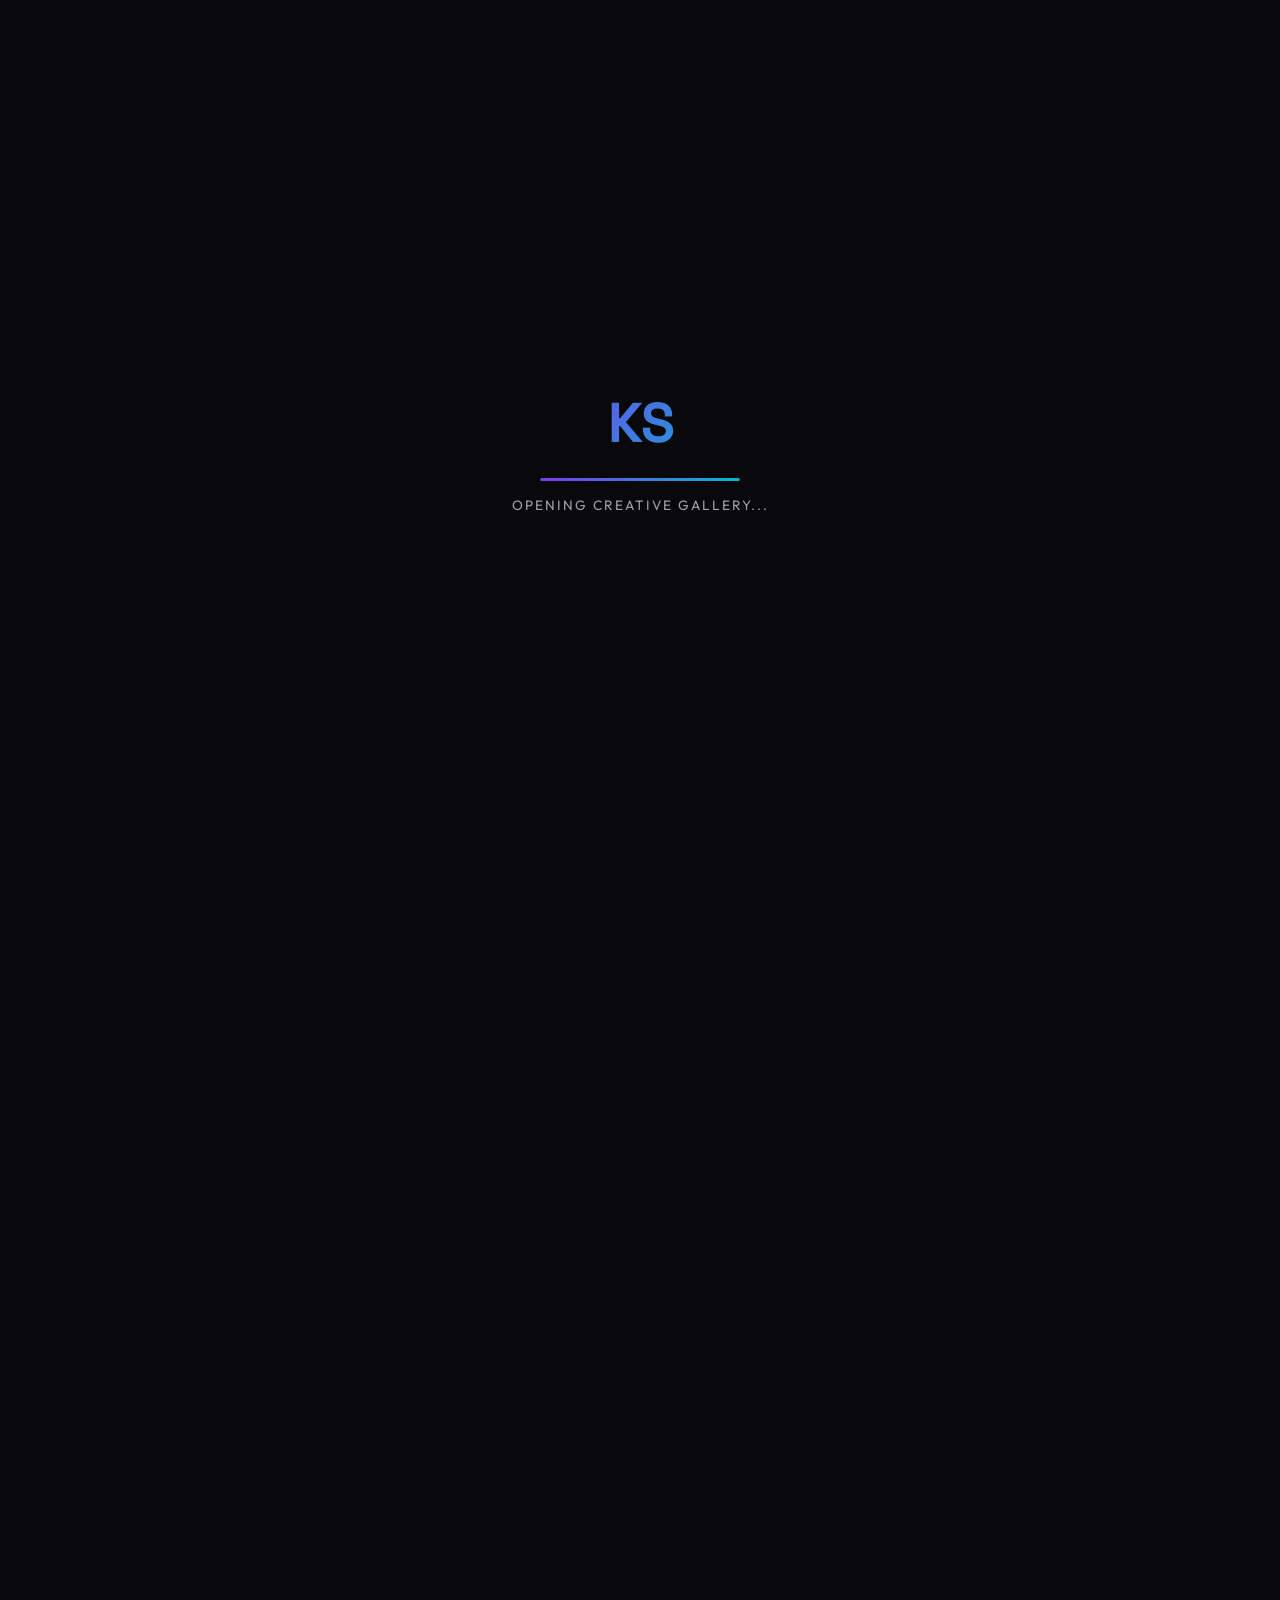
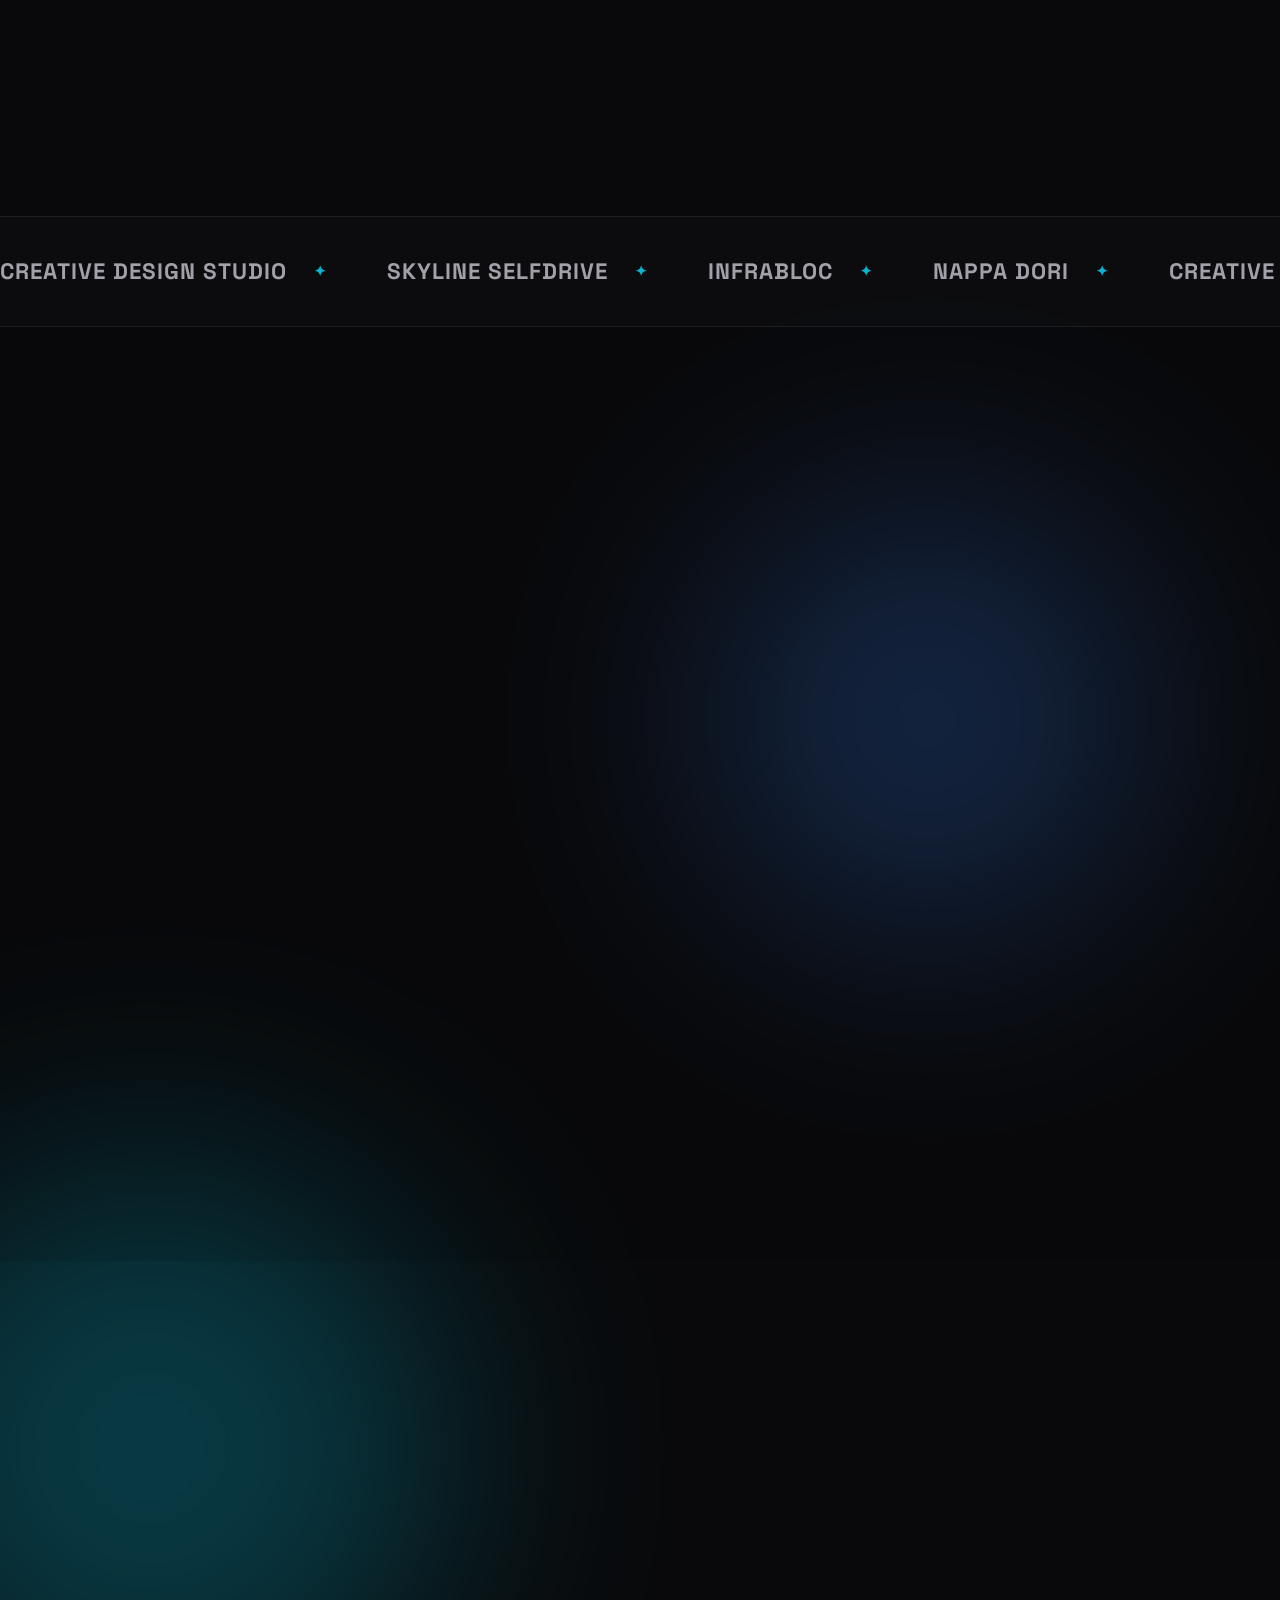
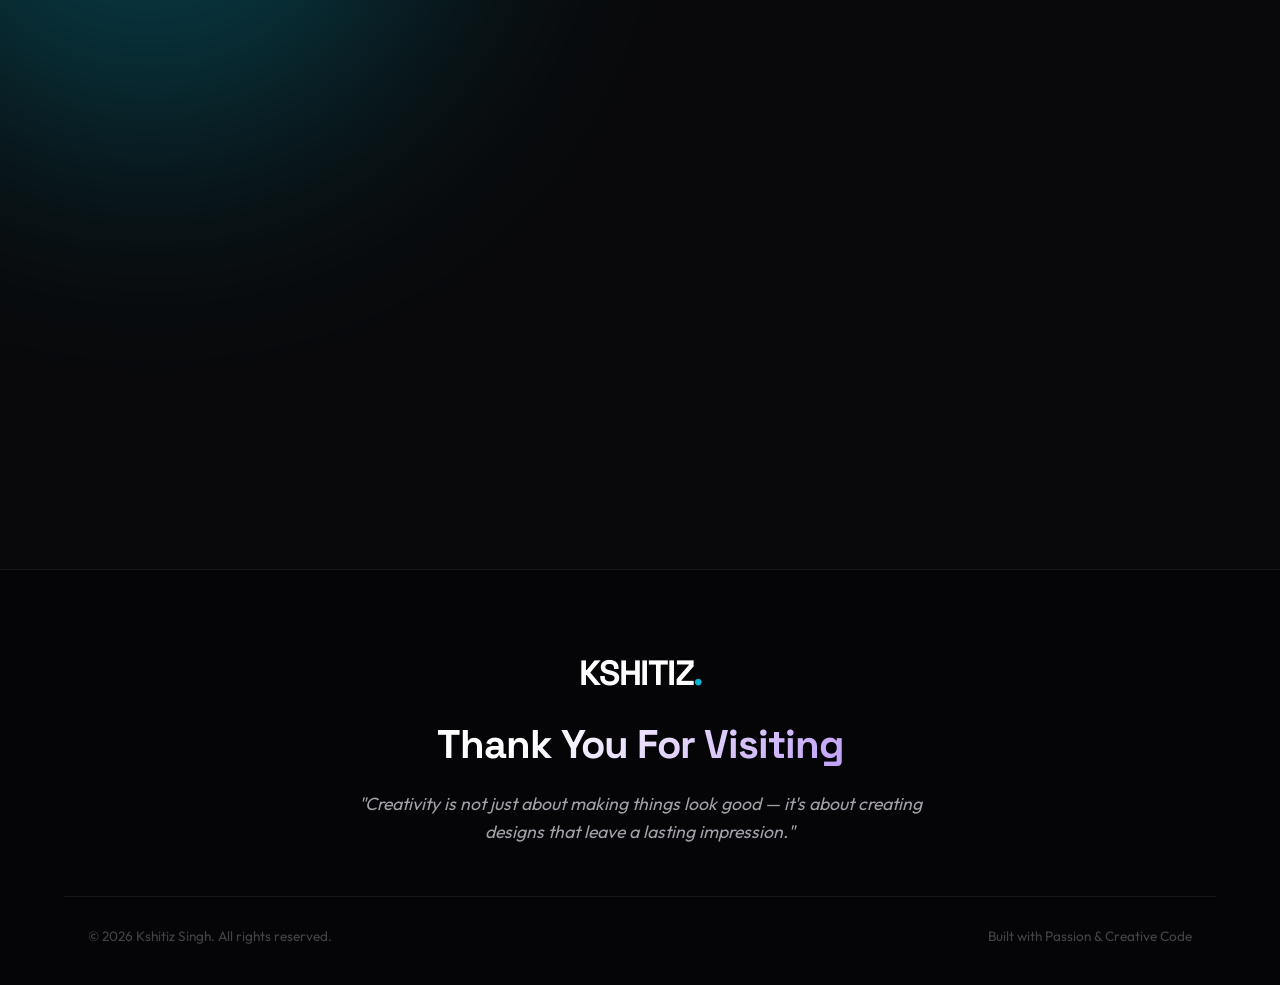
==== commit 2220018d: "Remove custom cursor dot following mouse" ====
--- a/index.html
+++ b/index.html
@@ -16,9 +16,6 @@
 </head>
 <body>
 
-  <!-- Custom Cursor Glow -->
-  <div class="custom-cursor" id="customCursor"></div>
-  <div class="cursor-dot" id="cursorDot"></div>
 
   <!-- Loading Animation -->
   <div class="loader" id="loader">
--- a/style.css
+++ b/style.css
@@ -59,45 +59,6 @@
   background: rgba(124, 58, 237, 0.6);
 }
 
-/* ==========================================================================
-   Custom Cursor Elements
-   ========================================================================== */
-.custom-cursor {
-  width: 40px;
-  height: 40px;
-  background: radial-gradient(circle, rgba(124, 58, 237, 0.2) 0%, rgba(6, 182, 212, 0) 70%);
-  border-radius: 50%;
-  position: fixed;
-  transform: translate(-50%, -50%);
-  pointer-events: none;
-  z-index: 9999;
-  transition: width 0.2s, height 0.2s, background 0.2s;
-  mix-blend-mode: screen;
-}
-
-.cursor-dot {
-  width: 8px;
-  height: 8px;
-  background-color: var(--secondary);
-  border-radius: 50%;
-  position: fixed;
-  transform: translate(-50%, -50%);
-  pointer-events: none;
-  z-index: 10000;
-  box-shadow: 0 0 10px var(--secondary), 0 0 20px var(--primary);
-  transition: transform 0.1s;
-}
-
-/* Cursor Hover States */
-body.hovering .custom-cursor {
-  width: 65px;
-  height: 65px;
-  background: radial-gradient(circle, rgba(6, 182, 212, 0.35) 0%, rgba(124, 58, 237, 0) 70%);
-}
-body.hovering .cursor-dot {
-  transform: translate(-50%, -50%) scale(1.8);
-  background-color: var(--primary);
-}
 
 /* ==========================================================================
    Loading Animation Screen
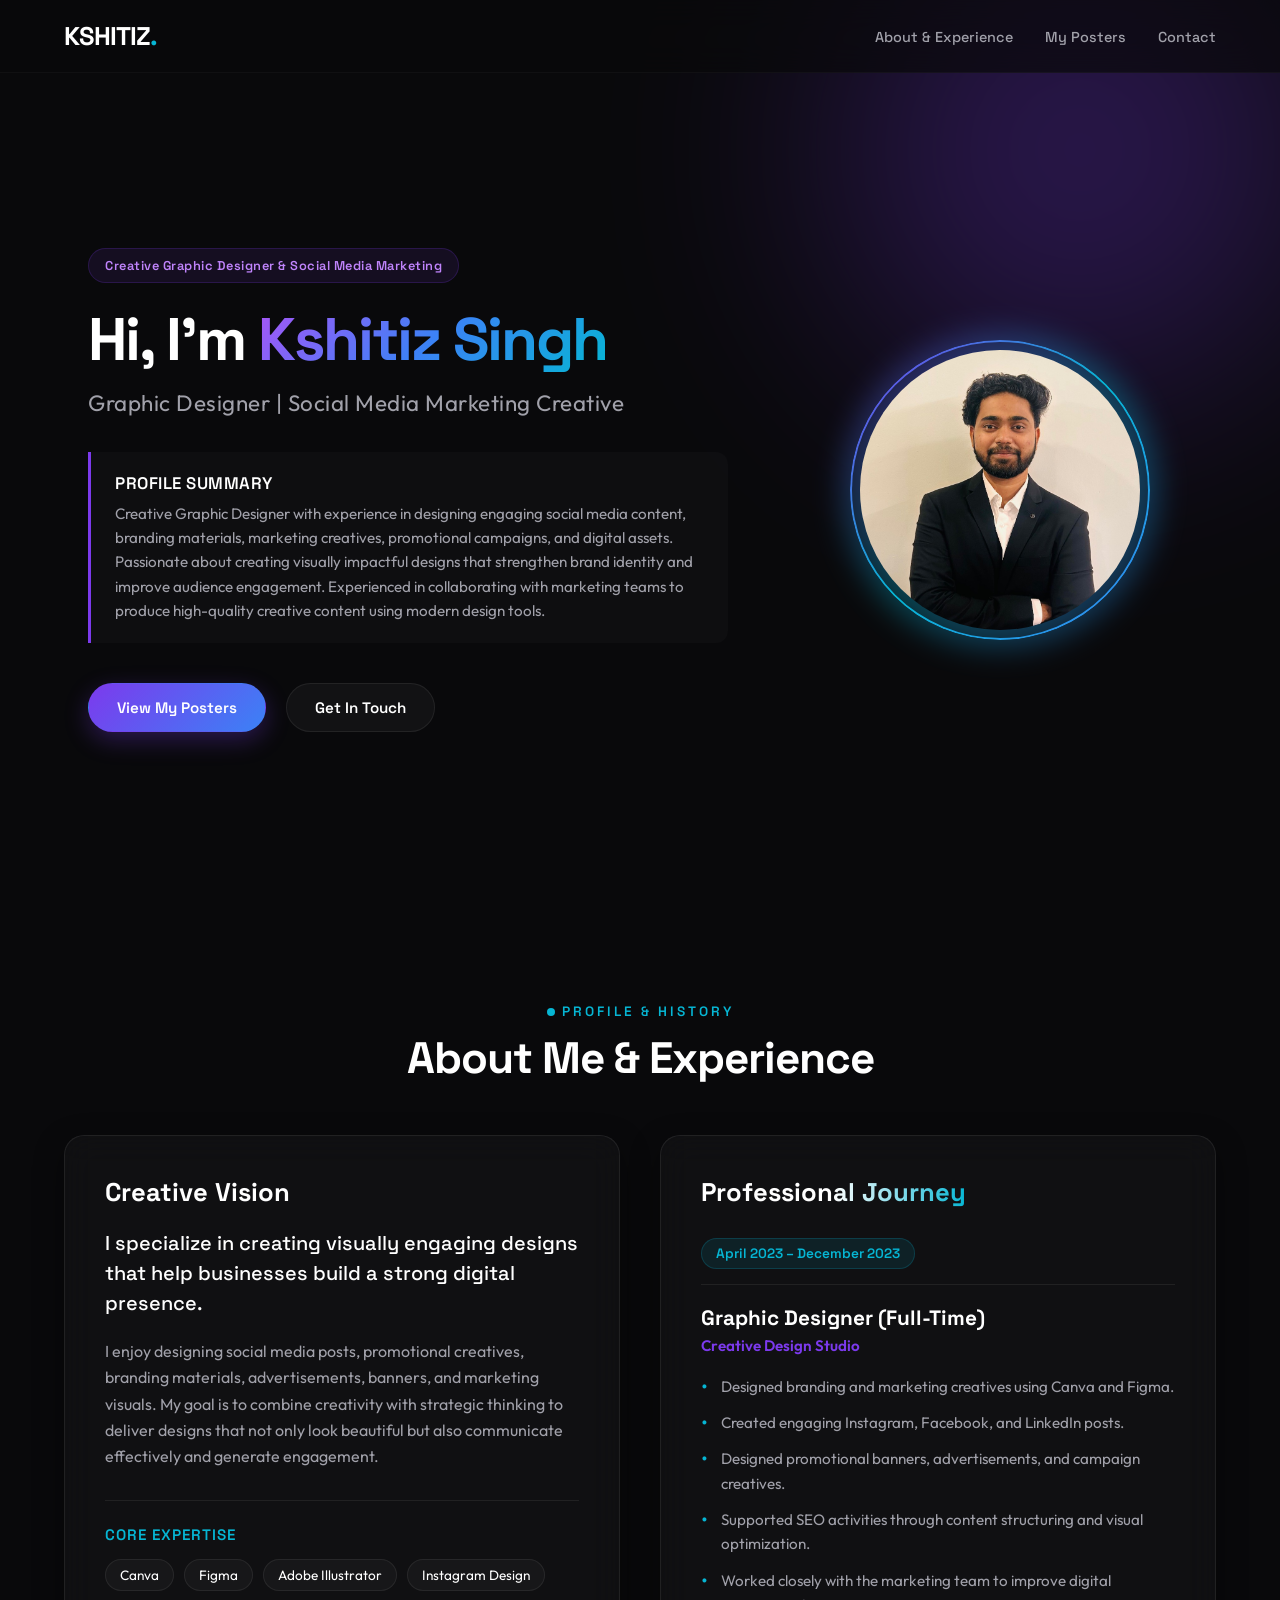
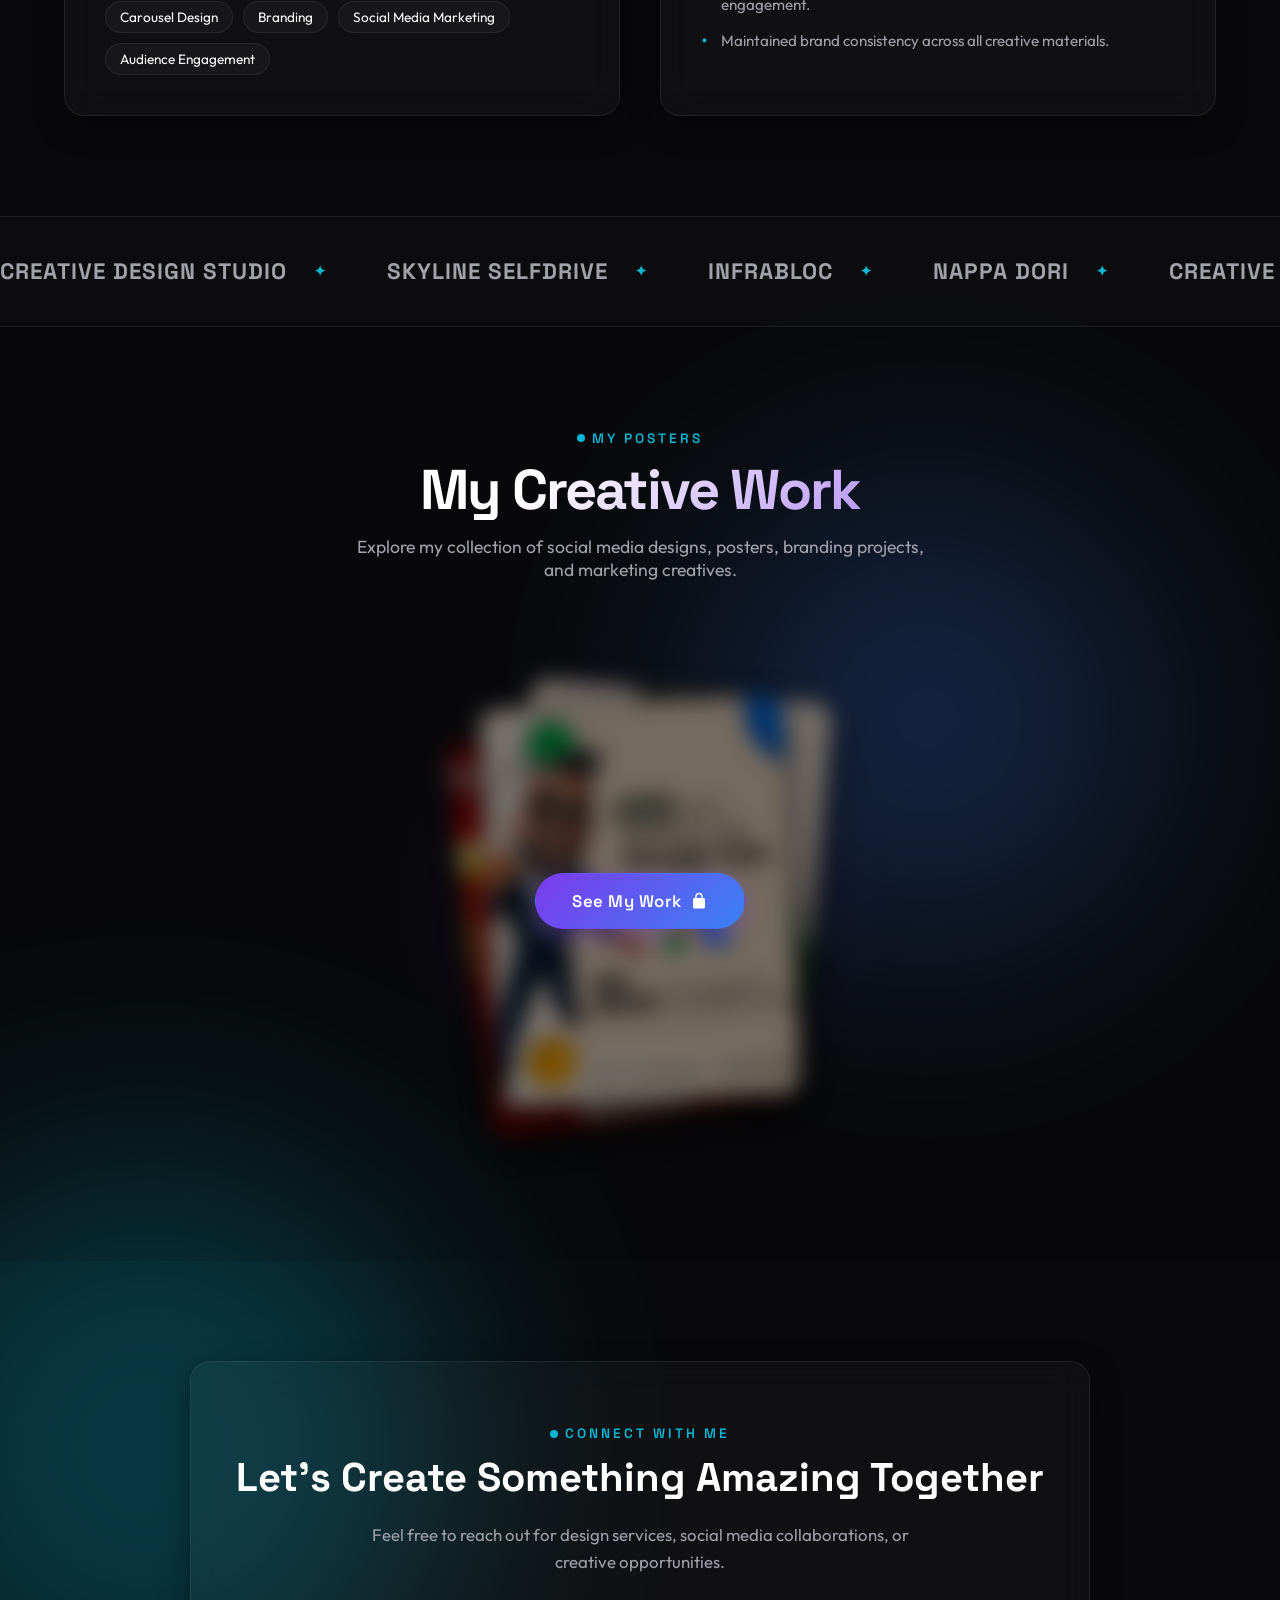
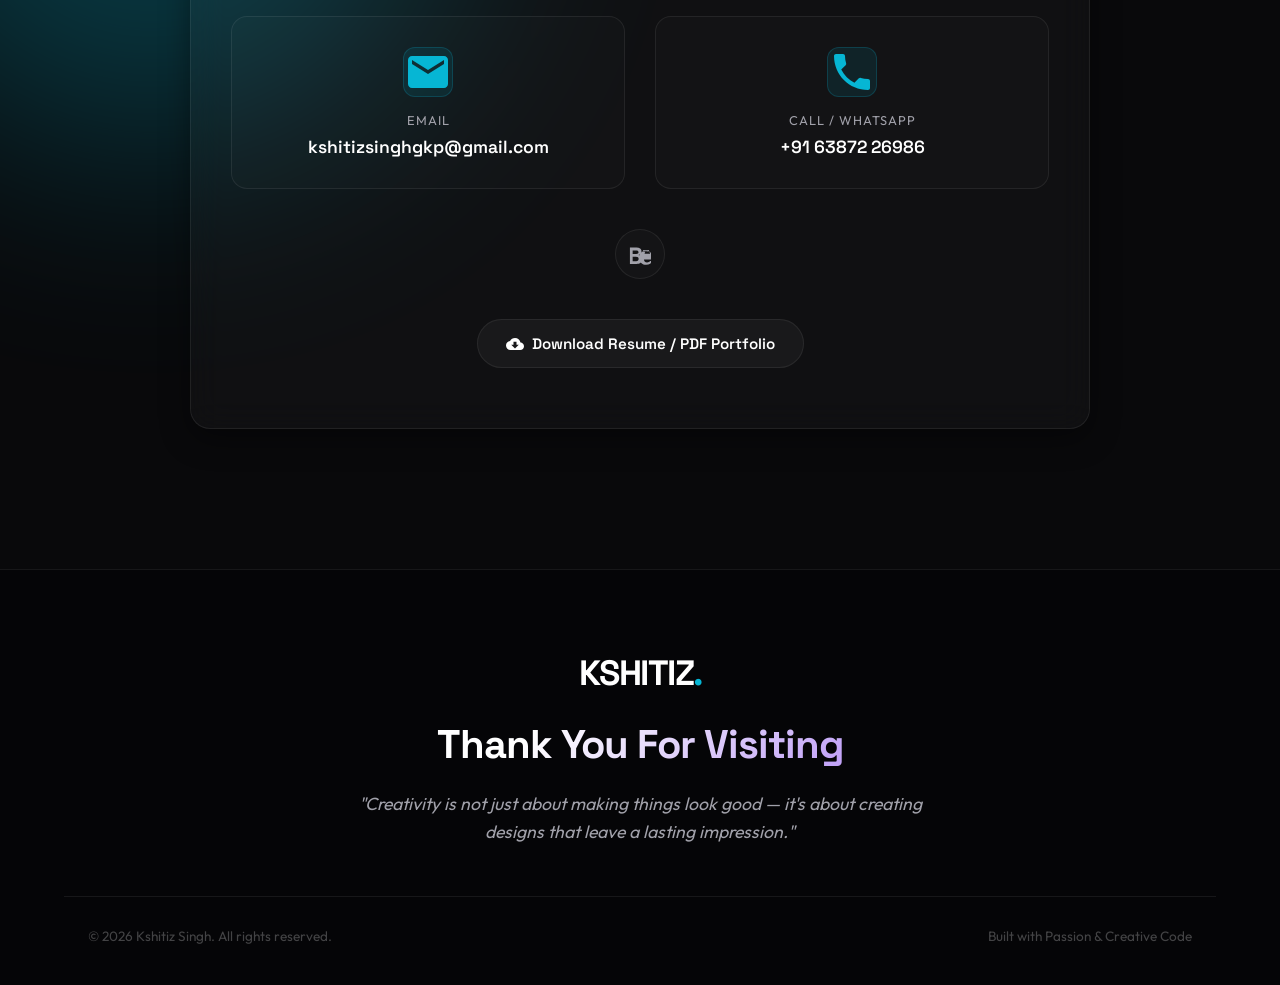
==== commit ac9d487a: "Update download link to point to protfolio.pdf and add pdf file" ====
--- a/index.html
+++ b/index.html
@@ -269,7 +269,7 @@
         </div>
 
         <div class="download-container align-center">
-          <a href="#" class="btn btn-secondary btn-glow" id="downloadPortfolioBtn">
+          <a href="protfolio.pdf" download="protfolio.pdf" class="btn btn-secondary btn-glow" id="downloadPortfolioBtn">
             <svg viewBox="0 0 24 24" class="download-icon-svg" style="width: 18px; height: 18px; margin-right: 8px;"><path d="M19.35 10.04C18.67 6.59 15.64 4 12 4 9.11 4 6.6 5.64 5.35 8.04 2.34 8.36 0 10.91 0 14c0 3.31 2.69 6 6 6h13c2.76 0 5-2.24 5-5 0-2.64-2.05-4.78-4.65-4.96zM17 13l-5 5-5-5h3V9h4v4h3z" fill="currentColor"/></svg>
             Download Resume / PDF Portfolio
           </a>
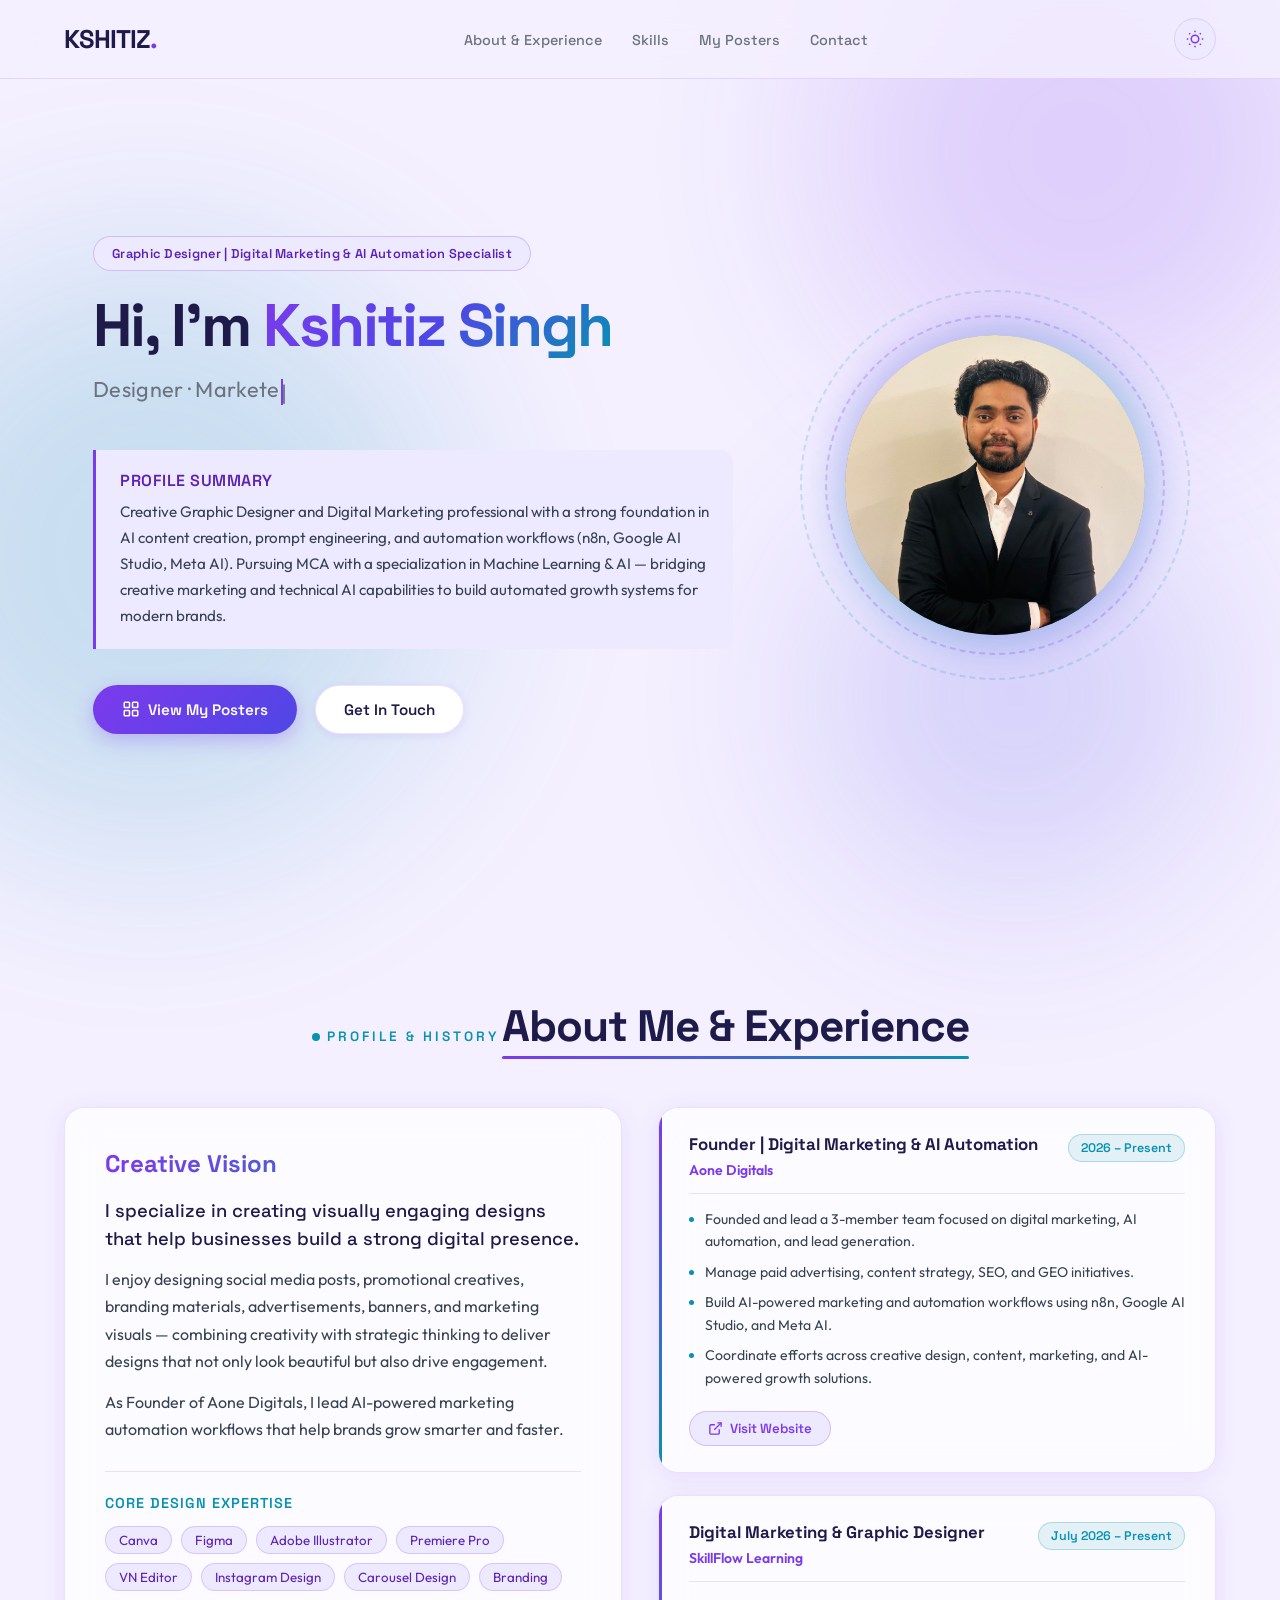
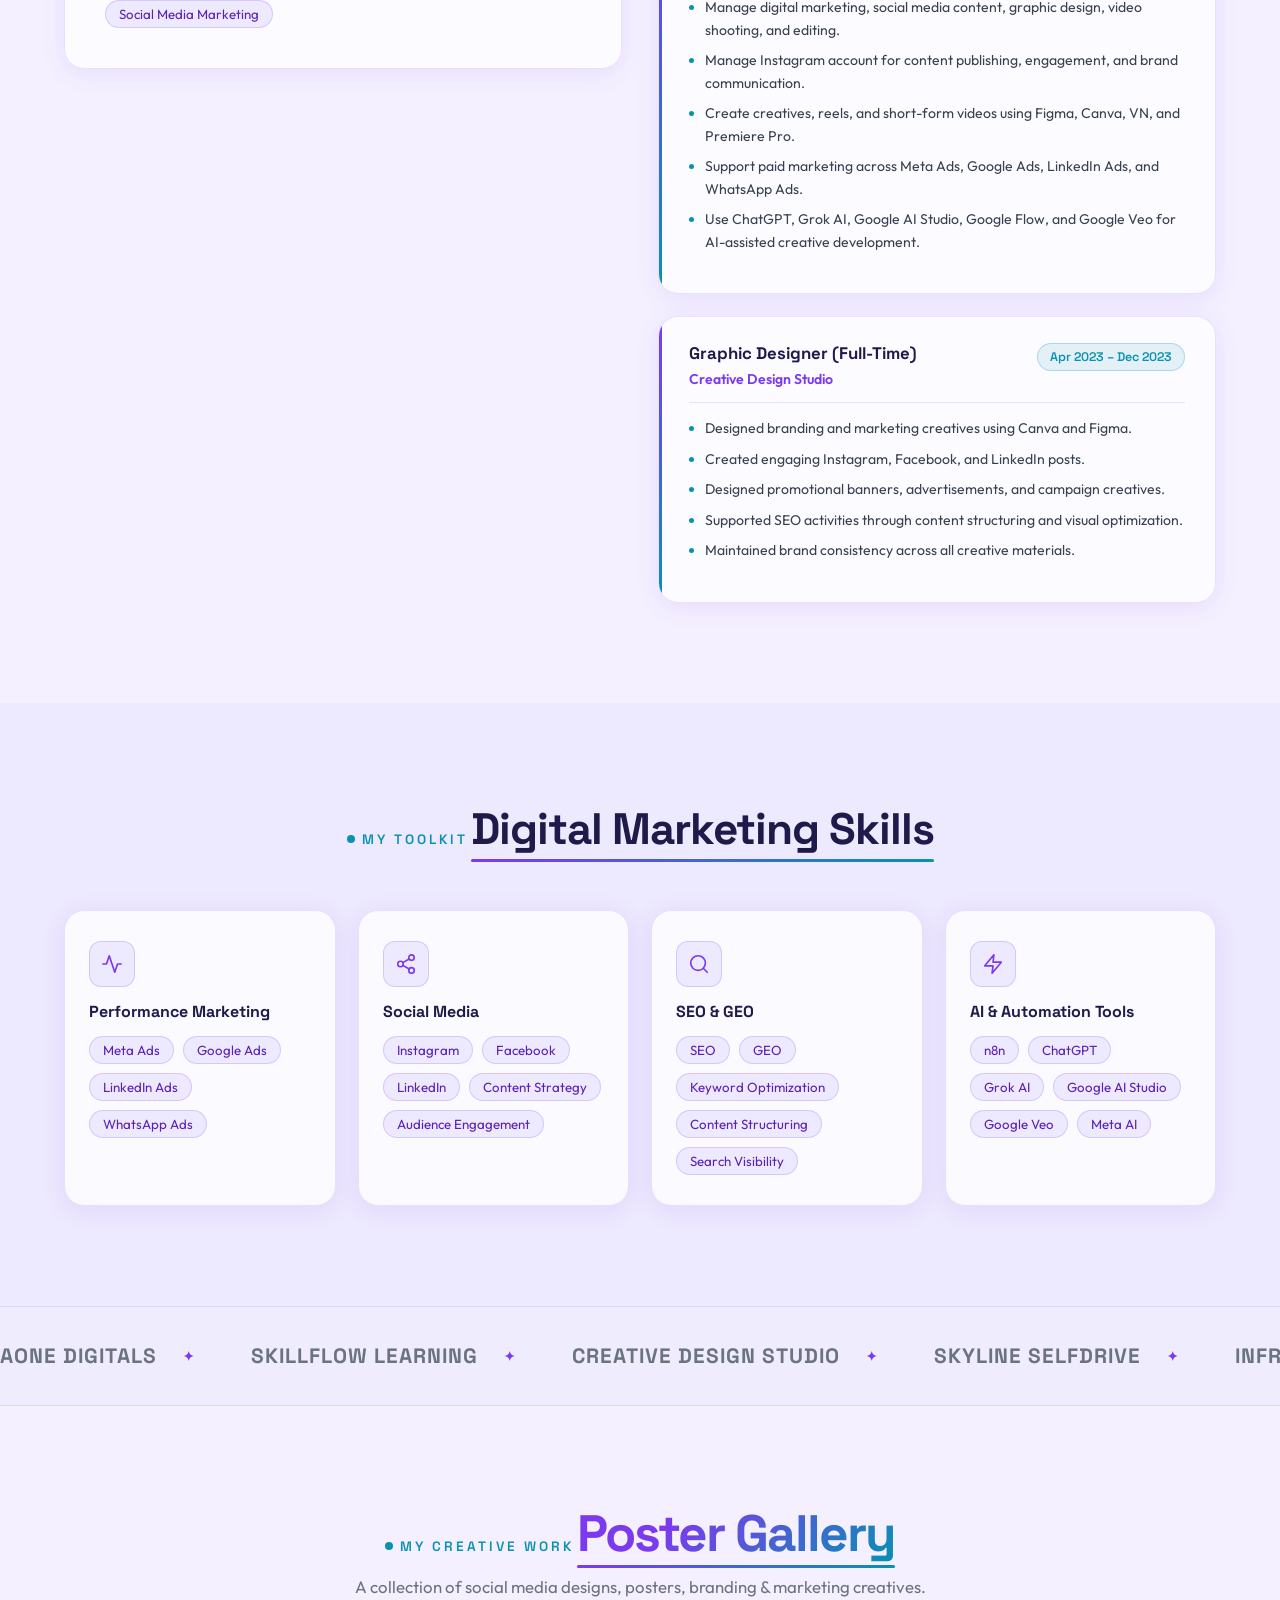
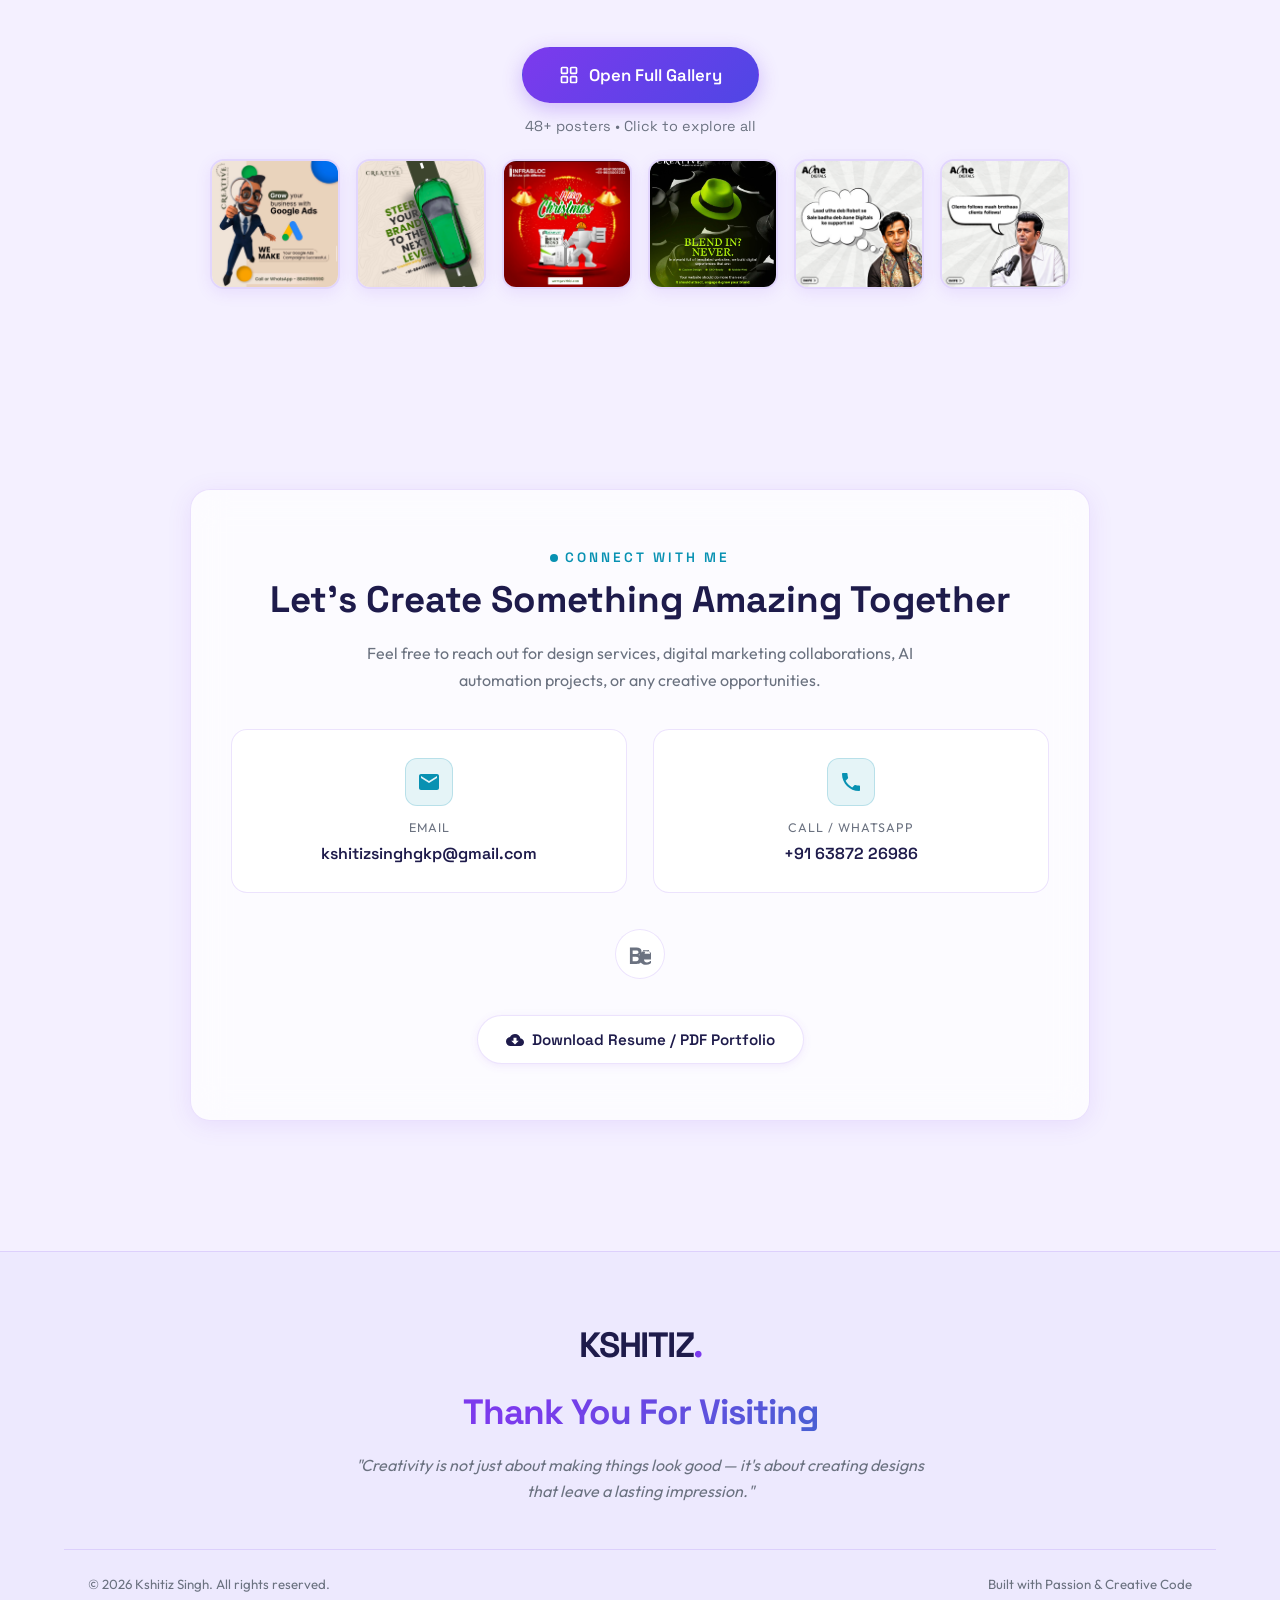
==== commit 81f4df8d: "Portfolio upgrade: light theme, animations, gallery page, AI skills, new experience" ====
--- a/index.html
+++ b/index.html
@@ -1,21 +1,16 @@
-<!DOCTYPE html>
-<html lang="en">
+﻿<!DOCTYPE html>
+<html lang="en" data-theme="light">
 <head>
   <meta charset="UTF-8">
   <meta name="viewport" content="width=device-width, initial-scale=1.0">
-  <title>Kshitiz Singh | Creative Graphic Designer & Social Media Marketing Professional</title>
-  <meta name="description" content="Portfolio of Kshitiz Singh, a Creative Graphic Designer & Social Media Marketing Professional. Focusing on creative brand graphics, posters, and campaign management.">
-  
-  <!-- Premium Typography -->
+  <title>Kshitiz Singh | Graphic Designer &amp; Digital Marketing &amp; AI Automation Specialist</title>
+  <meta name="description" content="Portfolio of Kshitiz Singh — Graphic Designer, Digital Marketing &amp; AI Automation Specialist.">
   <link rel="preconnect" href="https://fonts.googleapis.com">
   <link rel="preconnect" href="https://fonts.gstatic.com" crossorigin>
   <link href="https://fonts.googleapis.com/css2?family=Outfit:wght@300;400;500;600;700;800&family=Space+Grotesk:wght@400;500;600;700&display=swap" rel="stylesheet">
-  
-  <!-- CSS Stylesheet -->
   <link rel="stylesheet" href="style.css">
 </head>
 <body>
-
 
   <!-- Loading Animation -->
   <div class="loader" id="loader">
@@ -26,24 +21,30 @@
     </div>
   </div>
 
-  <!-- Dynamic Gradient Background Objects -->
+  <!-- Background Orbs -->
   <div class="bg-gradient-orb orb-1"></div>
   <div class="bg-gradient-orb orb-2"></div>
   <div class="bg-gradient-orb orb-3"></div>
 
-  <!-- Glassmorphism Navbar -->
+  <!-- Navbar -->
   <nav class="navbar">
     <div class="nav-container">
       <a href="#" class="nav-logo">KSHITIZ<span>.</span></a>
       <ul class="nav-links">
-        <li><a href="#about" class="nav-link">About &amp; Experience</a></li>
-        <li><a href="#portfolio" class="nav-link">My Posters</a></li>
-        <li><a href="#contact" class="nav-link">Contact</a></li>
+        <li><a href="#about"     class="nav-link">About &amp; Experience</a></li>
+        <li><a href="#skills"    class="nav-link">Skills</a></li>
+        <li><a href="gallery.html" class="nav-link">My Posters</a></li>
+        <li><a href="#contact"   class="nav-link">Contact</a></li>
       </ul>
-      <div class="mobile-toggle" id="mobileToggle">
-        <span></span>
-        <span></span>
-        <span></span>
+      <div class="nav-right">
+        <!-- Dark Mode Toggle -->
+        <button class="theme-toggle" id="themeToggle" aria-label="Toggle dark mode" title="Toggle dark/light mode">
+          <svg class="icon-sun" viewBox="0 0 24 24" fill="none" stroke="currentColor" stroke-width="2"><circle cx="12" cy="12" r="5"/><line x1="12" y1="1" x2="12" y2="3"/><line x1="12" y1="21" x2="12" y2="23"/><line x1="4.22" y1="4.22" x2="5.64" y2="5.64"/><line x1="18.36" y1="18.36" x2="19.78" y2="19.78"/><line x1="1" y1="12" x2="3" y2="12"/><line x1="21" y1="12" x2="23" y2="12"/><line x1="4.22" y1="19.78" x2="5.64" y2="18.36"/><line x1="18.36" y1="5.64" x2="19.78" y2="4.22"/></svg>
+          <svg class="icon-moon" viewBox="0 0 24 24" fill="none" stroke="currentColor" stroke-width="2"><path d="M21 12.79A9 9 0 1 1 11.21 3 7 7 0 0 0 21 12.79z"/></svg>
+        </button>
+        <div class="mobile-toggle" id="mobileToggle">
+          <span></span><span></span><span></span>
+        </div>
       </div>
     </div>
   </nav>
@@ -52,108 +53,192 @@
   <section class="hero-section" id="hero">
     <div class="hero-container">
       <div class="hero-content scroll-reveal">
-        <span class="hero-badge">Creative Graphic Designer &amp; Social Media Marketing</span>
+        <span class="hero-badge">Graphic Designer | Digital Marketing &amp; AI Automation Specialist</span>
         <h1 class="hero-title">
           Hi, I'm <span class="highlight-text">Kshitiz Singh</span>
         </h1>
-        <h2 class="hero-subtitle">Graphic Designer | Social Media Marketing Creative</h2>
-        
+        <!-- Typing effect target -->
+        <h2 class="hero-subtitle"><span id="typingText"></span><span class="typing-cursor">|</span></h2>
+
         <div class="profile-summary">
           <h3>Profile Summary</h3>
           <p>
-            Creative Graphic Designer with experience in designing engaging social media content, branding materials, marketing creatives, promotional campaigns, and digital assets. Passionate about creating visually impactful designs that strengthen brand identity and improve audience engagement. Experienced in collaborating with marketing teams to produce high-quality creative content using modern design tools.
+            Creative Graphic Designer and Digital Marketing professional with a strong foundation in AI content creation, prompt engineering, and automation workflows (n8n, Google AI Studio, Meta AI). Pursuing MCA with a specialization in Machine Learning &amp; AI — bridging creative marketing and technical AI capabilities to build automated growth systems for modern brands.
           </p>
         </div>
-        
+
         <div class="hero-actions">
-          <a href="#portfolio" class="btn btn-primary btn-glow">View My Posters</a>
-          <a href="#contact" class="btn btn-secondary">Get In Touch</a>
-        </div>
-      </div>
-      
+          <a href="gallery.html" class="btn btn-primary btn-glow btn-ripple">
+            <svg viewBox="0 0 24 24" width="18" height="18" style="margin-right:8px" fill="none" stroke="currentColor" stroke-width="2"><rect x="3" y="3" width="7" height="7" rx="1"/><rect x="14" y="3" width="7" height="7" rx="1"/><rect x="3" y="14" width="7" height="7" rx="1"/><rect x="14" y="14" width="7" height="7" rx="1"/></svg>
+            View My Posters
+          </a>
+          <a href="#contact" class="btn btn-secondary btn-ripple">Get In Touch</a>
+        </div>
+      </div>
+
       <div class="hero-image-wrapper scroll-reveal">
         <div class="premium-photo-frame">
           <div class="glow-border-layer"></div>
           <div class="photo-container">
             <img class="profile-img" src="assets/profile.jpg" alt="Kshitiz Singh">
           </div>
-        </div>
-      </div>
-    </div>
-  </section>
-
-  <!-- Combined About & Experience Section -->
+          <!-- Floating ring decorations -->
+          <div class="float-ring ring-1"></div>
+          <div class="float-ring ring-2"></div>
+        </div>
+      </div>
+    </div>
+  </section>
+
+  <!-- About & Experience Section -->
   <section class="about-section" id="about">
     <div class="container">
       <div class="section-header align-center scroll-reveal">
         <span class="sub-title">Profile &amp; History</span>
-        <h2 class="section-title">About Me &amp; Experience</h2>
+        <h2 class="section-title animated-heading">About Me &amp; Experience</h2>
       </div>
 
       <div class="about-experience-grid">
-        <!-- Left Side: About Me Bio Card -->
+        <!-- Left: Bio Card -->
         <div class="glass-card about-card-left scroll-reveal">
           <h3 class="card-title-highlight">Creative Vision</h3>
-          <p class="lead-text">
-            I specialize in creating visually engaging designs that help businesses build a strong digital presence.
-          </p>
-          <p>
-            I enjoy designing social media posts, promotional creatives, branding materials, advertisements, banners, and marketing visuals. My goal is to combine creativity with strategic thinking to deliver designs that not only look beautiful but also communicate effectively and generate engagement.
-          </p>
-          
+          <p class="lead-text">I specialize in creating visually engaging designs that help businesses build a strong digital presence.</p>
+          <p>I enjoy designing social media posts, promotional creatives, branding materials, advertisements, banners, and marketing visuals — combining creativity with strategic thinking to deliver designs that not only look beautiful but also drive engagement.</p>
+          <p>As Founder of Aone Digitals, I lead AI-powered marketing automation workflows that help brands grow smarter and faster.</p>
           <div class="creative-skills-summary">
-            <h4>Core Expertise</h4>
+            <h4>Core Design Expertise</h4>
             <div class="skills-tags">
-              <span>Canva</span>
-              <span>Figma</span>
-              <span>Adobe Illustrator</span>
-              <span>Instagram Design</span>
-              <span>Carousel Design</span>
-              <span>Branding</span>
-              <span>Social Media Marketing</span>
-              <span>Audience Engagement</span>
-            </div>
-          </div>
-        </div>
-
-        <!-- Right Side: Timeline Experience -->
-        <div class="glass-card timeline-card-right scroll-reveal">
-          <div class="experience-header-block">
-            <h3 class="card-title-highlight">Professional Journey</h3>
-            <span class="timeline-date-tag">April 2023 – December 2023</span>
-          </div>
-          
-          <div class="job-meta">
-            <h4 class="job-title">Graphic Designer (Full-Time)</h4>
-            <span class="company-name">Creative Design Studio</span>
-          </div>
-
-          <ul class="responsibilities-list">
-            <li>Designed branding and marketing creatives using Canva and Figma.</li>
-            <li>Created engaging Instagram, Facebook, and LinkedIn posts.</li>
-            <li>Designed promotional banners, advertisements, and campaign creatives.</li>
-            <li>Supported SEO activities through content structuring and visual optimization.</li>
-            <li>Worked closely with the marketing team to improve digital engagement.</li>
-            <li>Maintained brand consistency across all creative materials.</li>
-          </ul>
-        </div>
-      </div>
-    </div>
-  </section>
-
-  <!-- Brand Showcase Ticker Banner -->
+              <span>Canva</span><span>Figma</span><span>Adobe Illustrator</span>
+              <span>Premiere Pro</span><span>VN Editor</span><span>Instagram Design</span>
+              <span>Carousel Design</span><span>Branding</span><span>Social Media Marketing</span>
+            </div>
+          </div>
+        </div>
+
+        <!-- Right: Experience Timeline -->
+        <div class="timeline-card-right scroll-reveal">
+
+          <!-- Aone Digitals -->
+          <div class="glass-card experience-item">
+            <div class="experience-header-block">
+              <div class="job-meta">
+                <h4 class="job-title">Founder | Digital Marketing &amp; AI Automation</h4>
+                <span class="company-name">Aone Digitals</span>
+              </div>
+              <span class="timeline-date-tag">2026 &ndash; Present</span>
+            </div>
+            <ul class="responsibilities-list">
+              <li>Founded and lead a 3-member team focused on digital marketing, AI automation, and lead generation.</li>
+              <li>Manage paid advertising, content strategy, SEO, and GEO initiatives.</li>
+              <li>Build AI-powered marketing and automation workflows using n8n, Google AI Studio, and Meta AI.</li>
+              <li>Coordinate efforts across creative design, content, marketing, and AI-powered growth solutions.</li>
+            </ul>
+            <!-- Visit Website Button -->
+            <a href="https://www.aonedigitals.com" target="_blank" rel="noopener noreferrer" class="btn-visit-website">
+              <svg viewBox="0 0 24 24" width="15" height="15" fill="none" stroke="currentColor" stroke-width="2.2"><path d="M18 13v6a2 2 0 0 1-2 2H5a2 2 0 0 1-2-2V8a2 2 0 0 1 2-2h6"/><polyline points="15 3 21 3 21 9"/><line x1="10" y1="14" x2="21" y2="3"/></svg>
+              Visit Website
+            </a>
+          </div>
+
+          <!-- SkillFlow Learning -->
+          <div class="glass-card experience-item">
+            <div class="experience-header-block">
+              <div class="job-meta">
+                <h4 class="job-title">Digital Marketing &amp; Graphic Designer</h4>
+                <span class="company-name">SkillFlow Learning</span>
+              </div>
+              <span class="timeline-date-tag">July 2026 &ndash; Present</span>
+            </div>
+            <ul class="responsibilities-list">
+              <li>Manage digital marketing, social media content, graphic design, video shooting, and editing.</li>
+              <li>Manage Instagram account for content publishing, engagement, and brand communication.</li>
+              <li>Create creatives, reels, and short-form videos using Figma, Canva, VN, and Premiere Pro.</li>
+              <li>Support paid marketing across Meta Ads, Google Ads, LinkedIn Ads, and WhatsApp Ads.</li>
+              <li>Use ChatGPT, Grok AI, Google AI Studio, Google Flow, and Google Veo for AI-assisted creative development.</li>
+            </ul>
+          </div>
+
+          <!-- Creative Design Studio -->
+          <div class="glass-card experience-item">
+            <div class="experience-header-block">
+              <div class="job-meta">
+                <h4 class="job-title">Graphic Designer (Full-Time)</h4>
+                <span class="company-name">Creative Design Studio</span>
+              </div>
+              <span class="timeline-date-tag">Apr 2023 &ndash; Dec 2023</span>
+            </div>
+            <ul class="responsibilities-list">
+              <li>Designed branding and marketing creatives using Canva and Figma.</li>
+              <li>Created engaging Instagram, Facebook, and LinkedIn posts.</li>
+              <li>Designed promotional banners, advertisements, and campaign creatives.</li>
+              <li>Supported SEO activities through content structuring and visual optimization.</li>
+              <li>Maintained brand consistency across all creative materials.</li>
+            </ul>
+          </div>
+
+        </div>
+      </div>
+    </div>
+  </section>
+
+  <!-- Digital Marketing Skills Section -->
+  <section class="skills-section" id="skills">
+    <div class="container">
+      <div class="section-header align-center scroll-reveal">
+        <span class="sub-title">My Toolkit</span>
+        <h2 class="section-title animated-heading">Digital Marketing Skills</h2>
+      </div>
+      <div class="skills-grid">
+        <div class="glass-card skill-card scroll-reveal">
+          <div class="skill-card-icon">
+            <svg viewBox="0 0 24 24" fill="none" stroke="currentColor" stroke-width="1.8" stroke-linecap="round" stroke-linejoin="round"><polyline points="22 12 18 12 15 21 9 3 6 12 2 12"/></svg>
+          </div>
+          <h3 class="skill-card-title">Performance Marketing</h3>
+          <div class="skills-tags"><span>Meta Ads</span><span>Google Ads</span><span>LinkedIn Ads</span><span>WhatsApp Ads</span></div>
+        </div>
+        <div class="glass-card skill-card scroll-reveal">
+          <div class="skill-card-icon">
+            <svg viewBox="0 0 24 24" fill="none" stroke="currentColor" stroke-width="1.8" stroke-linecap="round" stroke-linejoin="round"><circle cx="18" cy="5" r="3"/><circle cx="6" cy="12" r="3"/><circle cx="18" cy="19" r="3"/><line x1="8.59" y1="13.51" x2="15.42" y2="17.49"/><line x1="15.41" y1="6.51" x2="8.59" y2="10.49"/></svg>
+          </div>
+          <h3 class="skill-card-title">Social Media</h3>
+          <div class="skills-tags"><span>Instagram</span><span>Facebook</span><span>LinkedIn</span><span>Content Strategy</span><span>Audience Engagement</span></div>
+        </div>
+        <div class="glass-card skill-card scroll-reveal">
+          <div class="skill-card-icon">
+            <svg viewBox="0 0 24 24" fill="none" stroke="currentColor" stroke-width="1.8" stroke-linecap="round" stroke-linejoin="round"><circle cx="11" cy="11" r="8"/><line x1="21" y1="21" x2="16.65" y2="16.65"/></svg>
+          </div>
+          <h3 class="skill-card-title">SEO &amp; GEO</h3>
+          <div class="skills-tags"><span>SEO</span><span>GEO</span><span>Keyword Optimization</span><span>Content Structuring</span><span>Search Visibility</span></div>
+        </div>
+        <div class="glass-card skill-card scroll-reveal">
+          <div class="skill-card-icon">
+            <svg viewBox="0 0 24 24" fill="none" stroke="currentColor" stroke-width="1.8" stroke-linecap="round" stroke-linejoin="round"><polygon points="13 2 3 14 12 14 11 22 21 10 12 10 13 2"/></svg>
+          </div>
+          <h3 class="skill-card-title">AI &amp; Automation Tools</h3>
+          <div class="skills-tags"><span>n8n</span><span>ChatGPT</span><span>Grok AI</span><span>Google AI Studio</span><span>Google Veo</span><span>Meta AI</span></div>
+        </div>
+      </div>
+    </div>
+  </section>
+
+  <!-- Brand Ticker -->
   <section class="brand-ticker-section">
     <div class="ticker-wrapper">
       <div class="ticker-track">
+        <div class="ticker-item">Aone Digitals</div>
+        <div class="ticker-item">SkillFlow Learning</div>
         <div class="ticker-item">Creative Design Studio</div>
         <div class="ticker-item">Skyline Selfdrive</div>
         <div class="ticker-item">INFRABLOC</div>
         <div class="ticker-item">NAPPA DORI</div>
-        <!-- Duplicates for infinite scrolling ticker effect -->
+        <div class="ticker-item">Aone Digitals</div>
+        <div class="ticker-item">SkillFlow Learning</div>
         <div class="ticker-item">Creative Design Studio</div>
         <div class="ticker-item">Skyline Selfdrive</div>
         <div class="ticker-item">INFRABLOC</div>
         <div class="ticker-item">NAPPA DORI</div>
+        <div class="ticker-item">Aone Digitals</div>
+        <div class="ticker-item">SkillFlow Learning</div>
         <div class="ticker-item">Creative Design Studio</div>
         <div class="ticker-item">Skyline Selfdrive</div>
         <div class="ticker-item">INFRABLOC</div>
@@ -162,88 +247,42 @@
     </div>
   </section>
 
-  <!-- Posters Gallery Section -->
+  <!-- Poster Preview Section -->
   <section class="portfolio-section" id="portfolio">
     <div class="container">
       <div class="section-header align-center scroll-reveal">
-        <span class="sub-title">My Posters</span>
-        <h1 class="portfolio-heading">My Creative Work</h1>
-        <p class="portfolio-sub">Explore my collection of social media designs, posters, branding projects, and marketing creatives.</p>
-      </div>
-
-      <!-- Portfolio Interactive Wrapper -->
-      <div class="portfolio-interactive-container scroll-reveal">
-        
-        <!-- Locked State: Blurred 3D Stack Deck -->
-        <div class="portfolio-stack-wrapper" id="portfolioStackWrapper">
-          <div class="stack-glow-effect"></div>
-          
-          <div class="portfolio-card-stack" id="cardStack">
-            <div class="stacked-card card-1">
-              <img src="assets/media__1783928818172.jpg" alt="Google Ads Campaign">
-            </div>
-            <div class="stacked-card card-2">
-              <img src="assets/media__1783928818183.jpg" alt="Skyline Selfdrive Steer Brand">
-            </div>
-            <div class="stacked-card card-3">
-              <img src="assets/media__1783928818269.jpg" alt="Infrabloc Christmas Campaign">
-            </div>
-          </div>
-          
-          <!-- Central Glowing Lock Button -->
-          <div class="stack-unlock-overlay">
-            <button class="btn btn-primary btn-glow btn-unlock-gallery" id="btnUnlockGallery">
-              <span>See My Work</span>
-              <svg viewBox="0 0 24 24" class="unlock-svg" style="width: 18px; height: 18px; margin-left: 8px;"><path d="M12 17c1.1 0 2-.9 2-2s-.9-2-2-2-2 .9-2 2 .9 2 2 2zm6-9h-1V6c0-2.76-2.24-5-5-5S7 3.24 7 6v2H6c-1.1 0-2 .9-2 2v10c0 1.1.9 2 2 2h12c1.1 0 2-.9 2-2V10c0-1.1-.9-2-2-2zM8.9 6c0-1.71 1.39-3.1 3.1-3.1s3.1 1.39 3.1 3.1v2H8.9V6z" fill="currentColor"/></svg>
-            </button>
-          </div>
-        </div>
-
-        <!-- Unlocked State: Premium Slider Option (Initially Hidden) -->
-        <div class="portfolio-slider-wrapper hidden" id="portfolioSliderWrapper">
-          <button class="slider-arrow arrow-left" id="sliderArrowLeft" aria-label="Previous slide">&lt;</button>
-          
-          <div class="slider-track-container">
-            <div class="slider-track" id="sliderTrack">
-              <!-- Dynamically populated in JS to show all 10 posters -->
-            </div>
-          </div>
-          
-          <button class="slider-arrow arrow-right" id="sliderArrowRight" aria-label="Next slide">&gt;</button>
-          
-          <!-- Slider Navigation Dot Indicators -->
-          <div class="slider-indicator-dots" id="sliderIndicatorDots"></div>
-        </div>
-
-      </div>
-    </div>
-  </section>
-
-  <!-- Lightbox Element -->
-  <div class="lightbox" id="lightbox">
-    <div class="lightbox-overlay"></div>
-    <span class="lightbox-close" id="lightboxClose">&times;</span>
-    <button class="lightbox-nav lightbox-prev" id="lightboxPrev" aria-label="Previous image">&lt;</button>
-    <div class="lightbox-container">
-      <img src="" alt="Enlarged design" class="lightbox-image" id="lightboxImg">
-      <div class="lightbox-caption" id="lightboxCaption">Design Title</div>
-    </div>
-    <button class="lightbox-nav lightbox-next" id="lightboxNext" aria-label="Next image">&gt;</button>
-  </div>
-
-  <!-- Contact & Footer Section -->
+        <span class="sub-title">My Creative Work</span>
+        <h1 class="portfolio-heading animated-heading">Poster Gallery</h1>
+        <p class="portfolio-sub">A collection of social media designs, posters, branding &amp; marketing creatives.</p>
+      </div>
+      <div class="gallery-cta-wrapper scroll-reveal">
+        <a href="gallery.html" class="btn btn-primary btn-glow btn-ripple btn-gallery-open">
+          <svg viewBox="0 0 24 24" width="20" height="20" style="margin-right:10px" fill="none" stroke="currentColor" stroke-width="2"><rect x="3" y="3" width="7" height="7" rx="1"/><rect x="14" y="3" width="7" height="7" rx="1"/><rect x="3" y="14" width="7" height="7" rx="1"/><rect x="14" y="14" width="7" height="7" rx="1"/></svg>
+          Open Full Gallery
+        </a>
+        <p class="gallery-cta-hint">48+ posters &bull; Click to explore all</p>
+        <!-- Poster preview strip -->
+        <div class="poster-preview-strip">
+          <img src="assets/media__1783928818172.jpg" alt="poster" class="strip-img">
+          <img src="assets/media__1783928818183.jpg" alt="poster" class="strip-img">
+          <img src="assets/media__1783928818269.jpg" alt="poster" class="strip-img">
+          <img src="assets/media__1783927453300.jpg" alt="poster" class="strip-img">
+          <img src="assets/Frame 234.png"            alt="poster" class="strip-img">
+          <img src="assets/Frame 235.png"            alt="poster" class="strip-img">
+        </div>
+      </div>
+    </div>
+  </section>
+
+  <!-- Contact Section -->
   <section class="contact-section" id="contact">
     <div class="container">
       <div class="glass-card contact-wrapper scroll-reveal">
-        
         <div class="contact-header align-center">
           <span class="sub-title">Connect With Me</span>
           <h2 class="contact-title">Let's Create Something Amazing Together</h2>
-          <p class="contact-desc">
-            Feel free to reach out for design services, social media collaborations, or creative opportunities.
-          </p>
-        </div>
-
+          <p class="contact-desc">Feel free to reach out for design services, digital marketing collaborations, AI automation projects, or any creative opportunities.</p>
+        </div>
         <div class="contact-details-row">
           <div class="detail-card" data-tilt>
             <div class="detail-icon">
@@ -252,7 +291,6 @@
             <span>Email</span>
             <a href="mailto:kshitizsinghgkp@gmail.com">kshitizsinghgkp@gmail.com</a>
           </div>
-
           <div class="detail-card" data-tilt>
             <div class="detail-icon">
               <svg viewBox="0 0 24 24" class="info-svg"><path d="M6.62 10.79c1.44 2.83 3.76 5.14 6.59 6.59l2.2-2.2c.27-.27.67-.36 1.02-.24 1.12.37 2.33.57 3.57.57.55 0 1 .45 1 1V20c0 .55-.45 1-1 1-9.39 0-17-7.61-17-17 0-.55.45-1 1-1h3.5c.55 0 1 .45 1 1 0 1.25.2 2.45.57 3.57.11.35.03.74-.25 1.02l-2.2 2.2z" fill="currentColor"/></svg>
@@ -261,20 +299,17 @@
             <a href="tel:6387226986">+91 63872 26986</a>
           </div>
         </div>
-
         <div class="social-links-centered">
           <a href="#" target="_blank" class="social-icon-btn" aria-label="Behance">
             <svg viewBox="0 0 24 24" class="soc-svg"><path d="M8.22 5c1.61 0 2.92.35 3.91 1.05.99.7 1.48 1.77 1.48 3.2 0 1.08-.28 1.94-.85 2.58-.57.64-1.39 1.03-2.47 1.17 1.33.19 2.31.7 2.95 1.54.64.84.96 1.92.96 3.25 0 1.63-.51 2.87-1.53 3.73C11.66 22.38 10.15 22.8 8.2 22.8H1v-17.8h7.22zm-.8 7h.45c.87 0 1.5-.16 1.9-.47.4-.31.6-.78.6-1.4 0-1.25-.83-1.88-2.5-1.88H4v3.75h3.42zm.3 7.85c.99 0 1.7-.22 2.13-.67.43-.45.65-1.07.65-1.88 0-.77-.22-1.37-.67-1.78-.45-.41-1.21-.62-2.28-.62H4v4.95h3.72zM23.1 13.92c.6 1.15.9 2.52.9 4.12h-7.66c.07 1.04.4 1.83.99 2.38.59.55 1.38.82 2.38.82.72 0 1.36-.14 1.93-.42.57-.28.98-.69 1.23-1.23h2.64c-.42 1.25-1.22 2.25-2.4 3.01-1.18.76-2.61 1.14-4.29 1.14-2.3 0-4.14-.68-5.52-2.05-1.38-1.37-2.07-3.23-2.07-5.58 0-2.35.68-4.21 2.05-5.58 1.37-1.37 3.12-2.05 5.25-2.05 2.18 0 3.91.68 5.2 2.05 1.29 1.37 1.93 3.24 1.93 5.61v.78H16.34zm-.05-2.1c-.07-.94-.37-1.68-.9-2.22-.53-.54-1.24-.81-2.12-.81-.85 0-1.54.26-2.07.78-.53.52-.84 1.27-.93 2.25h6.02zM15.48 9.38h6.24v-1.65h-6.24v1.65z" fill="currentColor"/></svg>
           </a>
         </div>
-
         <div class="download-container align-center">
-          <a href="protfolio.pdf" download="protfolio.pdf" class="btn btn-secondary btn-glow" id="downloadPortfolioBtn">
-            <svg viewBox="0 0 24 24" class="download-icon-svg" style="width: 18px; height: 18px; margin-right: 8px;"><path d="M19.35 10.04C18.67 6.59 15.64 4 12 4 9.11 4 6.6 5.64 5.35 8.04 2.34 8.36 0 10.91 0 14c0 3.31 2.69 6 6 6h13c2.76 0 5-2.24 5-5 0-2.64-2.05-4.78-4.65-4.96zM17 13l-5 5-5-5h3V9h4v4h3z" fill="currentColor"/></svg>
+          <a href="protfolio.pdf" download="protfolio.pdf" class="btn btn-secondary btn-glow btn-ripple" id="downloadPortfolioBtn">
+            <svg viewBox="0 0 24 24" style="width:18px;height:18px;margin-right:8px;" fill="currentColor"><path d="M19.35 10.04C18.67 6.59 15.64 4 12 4 9.11 4 6.6 5.64 5.35 8.04 2.34 8.36 0 10.91 0 14c0 3.31 2.69 6 6 6h13c2.76 0 5-2.24 5-5 0-2.64-2.05-4.78-4.65-4.96zM17 13l-5 5-5-5h3V9h4v4h3z"/></svg>
             Download Resume / PDF Portfolio
           </a>
         </div>
-
       </div>
     </div>
   </section>
@@ -284,9 +319,7 @@
     <div class="container">
       <div class="footer-logo">KSHITIZ<span>.</span></div>
       <h2 class="footer-msg">Thank You For Visiting</h2>
-      <p class="footer-quote">
-        "Creativity is not just about making things look good — it's about creating designs that leave a lasting impression."
-      </p>
+      <p class="footer-quote">"Creativity is not just about making things look good — it's about creating designs that leave a lasting impression."</p>
       <div class="footer-divider"></div>
       <div class="footer-bottom">
         <p>&copy; 2026 Kshitiz Singh. All rights reserved.</p>
@@ -295,7 +328,6 @@
     </div>
   </footer>
 
-  <!-- JS Logic -->
   <script src="script.js"></script>
 </body>
-</html>
+</html>
--- a/style.css
+++ b/style.css
@@ -1,30 +1,56 @@
-/* ==========================================================================
-   Base CSS & Theme Tokens
-   ========================================================================== */
+﻿/* ===========================================================================
+   STYLE.CSS — Kshitiz Singh Portfolio (Light Theme + Dark Mode)
+   =========================================================================== */
+
+/* ---- Light Theme Variables (default) ---- */
 :root {
-  --bg: #09090B;
-  --bg-rgb: 9, 9, 11;
-  --primary: #7C3AED;
-  --primary-rgb: 124, 58, 237;
-  --secondary: #06B6D4;
-  --secondary-rgb: 6, 182, 212;
-  --highlight: #3B82F6;
-  --highlight-rgb: 59, 130, 246;
-  --text: #FFFFFF;
-  --text-muted: #A1A1AA;
-  --glass-bg: rgba(255, 255, 255, 0.03);
-  --glass-border: rgba(255, 255, 255, 0.07);
-  --glass-shadow: rgba(0, 0, 0, 0.4);
-  --font-display: 'Space Grotesk', sans-serif;
-  --font-body: 'Outfit', sans-serif;
-  --transition: all 0.4s cubic-bezier(0.16, 1, 0.3, 1);
-}
-
-* {
-  box-sizing: border-box;
-  margin: 0;
-  padding: 0;
-}
+  --bg:             #F4F0FF;
+  --bg2:            #FFFFFF;
+  --bg3:            #EDE9FE;
+  --primary:        #7C3AED;
+  --primary-light:  #EDE9FE;
+  --primary-dark:   #5B21B6;
+  --secondary:      #0891B2;
+  --secondary-light:#CFFAFE;
+  --highlight:      #4F46E5;
+  --text:           #1E1B4B;
+  --text-body:      #374151;
+  --text-muted:     #6B7280;
+  --glass-bg:       rgba(255,255,255,0.75);
+  --glass-border:   rgba(124,58,237,0.14);
+  --glass-shadow:   rgba(124,58,237,0.10);
+  --card-bg:        #FFFFFF;
+  --navbar-bg:      rgba(244,240,255,0.82);
+  --ticker-bg:      rgba(237,233,254,0.6);
+  --font-display:   'Space Grotesk', sans-serif;
+  --font-body:      'Outfit', sans-serif;
+  --transition:     all 0.4s cubic-bezier(0.16,1,0.3,1);
+  --orb-opacity:    0.18;
+}
+
+/* ---- Dark Theme Overrides ---- */
+[data-theme="dark"] {
+  --bg:             #09090B;
+  --bg2:            #111113;
+  --bg3:            #1A1A1E;
+  --primary:        #7C3AED;
+  --primary-light:  #2D1B69;
+  --secondary:      #06B6D4;
+  --secondary-light:#164E63;
+  --highlight:      #3B82F6;
+  --text:           #FFFFFF;
+  --text-body:      #E4E4E7;
+  --text-muted:     #A1A1AA;
+  --glass-bg:       rgba(255,255,255,0.03);
+  --glass-border:   rgba(255,255,255,0.07);
+  --glass-shadow:   rgba(0,0,0,0.4);
+  --card-bg:        #18181B;
+  --navbar-bg:      rgba(9,9,11,0.82);
+  --ticker-bg:      rgba(255,255,255,0.01);
+  --orb-opacity:    0.28;
+}
+
+* { box-sizing: border-box; margin: 0; padding: 0; }
 
 html {
   scroll-behavior: smooth;
@@ -34,1468 +60,291 @@
   font-size: 16px;
   overflow-x: hidden;
 }
-
-body {
-  overflow-x: hidden;
-  position: relative;
-  min-height: 100vh;
-}
-
-/* ==========================================================================
-   Custom Scrollbar
-   ========================================================================== */
-::-webkit-scrollbar {
-  width: 10px;
-}
-::-webkit-scrollbar-track {
-  background: var(--bg);
-}
-::-webkit-scrollbar-thumb {
-  background: rgba(124, 58, 237, 0.3);
-  border-radius: 5px;
-  border: 2px solid var(--bg);
-}
-::-webkit-scrollbar-thumb:hover {
-  background: rgba(124, 58, 237, 0.6);
-}
-
-
-/* ==========================================================================
-   Loading Animation Screen
-   ========================================================================== */
-.loader {
-  position: fixed;
-  top: 0;
-  left: 0;
-  width: 100%;
-  height: 100%;
-  background: var(--bg);
-  z-index: 99999;
-  display: flex;
-  justify-content: center;
-  align-items: center;
-  transition: opacity 0.6s cubic-bezier(0.16, 1, 0.3, 1), visibility 0.6s;
-}
-
-.loader-content {
-  text-align: center;
-}
-
-.loader-logo {
-  font-family: var(--font-display);
-  font-size: 3.5rem;
-  font-weight: 700;
-  letter-spacing: -2px;
-  background: linear-gradient(135deg, var(--primary) 0%, var(--secondary) 100%);
-  -webkit-background-clip: text;
-  -webkit-text-fill-color: transparent;
-  margin-bottom: 20px;
-  animation: logoPulse 1.8s infinite ease-in-out;
-}
-
-.loader-bar {
-  width: 200px;
-  height: 3px;
-  background: rgba(255, 255, 255, 0.05);
-  border-radius: 10px;
-  overflow: hidden;
-  margin: 0 auto 15px auto;
-}
-
-.loader-progress {
-  width: 0%;
-  height: 100%;
-  background: linear-gradient(90deg, var(--primary), var(--secondary));
-  border-radius: 10px;
-  animation: fillProgress 1.6s ease-in-out forwards;
-}
-
-.loader-text {
-  font-size: 0.85rem;
-  color: var(--text-muted);
-  letter-spacing: 2px;
-  text-transform: uppercase;
-}
-
-@keyframes fillProgress {
-  0% { width: 0%; }
-  100% { width: 100%; }
-}
-
-@keyframes logoPulse {
-  0%, 100% { opacity: 0.7; transform: scale(0.97); }
-  50% { opacity: 1; transform: scale(1.03); }
-}
-
-/* ==========================================================================
-   Background Gradient Orbs (Floating)
-   ========================================================================== */
-.bg-gradient-orb {
-  position: absolute;
-  border-radius: 50%;
-  filter: blur(120px);
-  z-index: -1;
-  opacity: 0.28;
-  pointer-events: none;
-}
-
-.orb-1 {
-  width: 500px;
-  height: 500px;
-  background: var(--primary);
-  top: -100px;
-  right: -50px;
-  animation: floatOrb1 20s infinite alternate ease-in-out;
-}
-
-.orb-2 {
-  width: 600px;
-  height: 600px;
-  background: var(--secondary);
-  bottom: 20%;
-  left: -150px;
-  animation: floatOrb2 25s infinite alternate ease-in-out;
-}
-
-.orb-3 {
-  width: 450px;
-  height: 450px;
-  background: var(--highlight);
-  top: 50%;
-  right: 10%;
-  animation: floatOrb1 18s infinite alternate-reverse ease-in-out;
-}
-
-@keyframes floatOrb1 {
-  0% { transform: translate(0, 0) scale(1); }
-  100% { transform: translate(60px, 80px) scale(1.15); }
-}
-
-@keyframes floatOrb2 {
-  0% { transform: translate(0, 0) scale(1.1); }
-  100% { transform: translate(-80px, -40px) scale(0.9); }
-}
-
-/* ==========================================================================
-   Reusable UI Elements & Classes
-   ========================================================================== */
-.container {
-  max-width: 1200px;
-  margin: 0 auto;
-  padding: 0 24px;
-  position: relative;
-  z-index: 1;
-}
-
+body { overflow-x: hidden; position: relative; min-height: 100vh; background: var(--bg); transition: background 0.4s ease, color 0.4s ease; }
+
+/* Scrollbar */
+::-webkit-scrollbar { width: 8px; }
+::-webkit-scrollbar-track { background: var(--bg); }
+::-webkit-scrollbar-thumb { background: rgba(124,58,237,0.35); border-radius: 5px; }
+::-webkit-scrollbar-thumb:hover { background: rgba(124,58,237,0.6); }
+
+/* ===========================================================================
+   LOADER
+   =========================================================================== */
+.loader { position: fixed; top:0; left:0; width:100%; height:100%; background: var(--bg); z-index:99999; display:flex; justify-content:center; align-items:center; transition: opacity 0.6s ease, visibility 0.6s; }
+.loader-content { text-align:center; }
+.loader-logo { font-family:var(--font-display); font-size:3.5rem; font-weight:700; letter-spacing:-2px; background:linear-gradient(135deg,var(--primary) 0%,var(--secondary) 100%); -webkit-background-clip:text; -webkit-text-fill-color:transparent; margin-bottom:20px; animation:logoPulse 1.8s infinite ease-in-out; }
+.loader-bar { width:200px; height:3px; background:rgba(124,58,237,0.12); border-radius:10px; overflow:hidden; margin:0 auto 15px auto; }
+.loader-progress { width:0%; height:100%; background:linear-gradient(90deg,var(--primary),var(--secondary)); border-radius:10px; animation:fillProgress 1.6s ease-in-out forwards; }
+.loader-text { font-size:0.85rem; color:var(--text-muted); letter-spacing:2px; text-transform:uppercase; }
+@keyframes fillProgress { 0%{width:0%} 100%{width:100%} }
+@keyframes logoPulse { 0%,100%{opacity:0.7;transform:scale(0.97)} 50%{opacity:1;transform:scale(1.03)} }
+
+/* ===========================================================================
+   BACKGROUND ORBS
+   =========================================================================== */
+.bg-gradient-orb { position:fixed; border-radius:50%; filter:blur(100px); z-index:0; opacity:var(--orb-opacity); pointer-events:none; }
+.orb-1 { width:500px; height:500px; background:var(--primary); top:-100px; right:-50px; animation:floatOrb1 20s infinite alternate ease-in-out; }
+.orb-2 { width:600px; height:600px; background:var(--secondary); bottom:5%; left:-150px; animation:floatOrb2 25s infinite alternate ease-in-out; }
+.orb-3 { width:400px; height:400px; background:var(--highlight); top:55%; right:5%; animation:floatOrb1 18s infinite alternate-reverse ease-in-out; }
+@keyframes floatOrb1 { 0%{transform:translate(0,0) scale(1)} 100%{transform:translate(60px,80px) scale(1.15)} }
+@keyframes floatOrb2 { 0%{transform:translate(0,0) scale(1.1)} 100%{transform:translate(-80px,-40px) scale(0.9)} }
+
+/* ===========================================================================
+   UTILITIES
+   =========================================================================== */
+.container { max-width:1200px; margin:0 auto; padding:0 24px; position:relative; z-index:1; }
+.hidden { display:none !important; }
+.align-center { text-align:center; }
+
+/* Glass card */
 .glass-card {
   background: var(--glass-bg);
   border: 1px solid var(--glass-border);
   border-radius: 20px;
-  backdrop-filter: blur(16px);
-  -webkit-backdrop-filter: blur(16px);
-  box-shadow: 0 10px 30px var(--glass-shadow);
+  backdrop-filter: blur(18px);
+  -webkit-backdrop-filter: blur(18px);
+  box-shadow: 0 4px 24px var(--glass-shadow);
   padding: 40px;
   transition: var(--transition);
 }
-
-.glass-card:hover {
-  border-color: rgba(124, 58, 237, 0.25);
-  box-shadow: 0 15px 35px rgba(124, 58, 237, 0.08);
-  transform: translateY(-4px);
-}
+.glass-card:hover { border-color:rgba(124,58,237,0.3); box-shadow:0 10px 40px rgba(124,58,237,0.12); transform:translateY(-4px); }
 
 /* Section headers */
-.section-header {
-  margin-bottom: 50px;
-}
-
-.section-header.align-center {
-  text-align: center;
-}
-
-.sub-title {
-  display: inline-block;
-  font-family: var(--font-display);
-  font-size: 0.85rem;
-  font-weight: 600;
-  text-transform: uppercase;
-  letter-spacing: 3px;
-  color: var(--secondary);
-  margin-bottom: 12px;
-  position: relative;
-  padding-left: 15px;
-}
-
-.sub-title::before {
-  content: '';
-  position: absolute;
-  left: 0;
-  top: 50%;
-  transform: translateY(-50%);
-  width: 8px;
-  height: 8px;
-  background-color: var(--secondary);
-  border-radius: 50%;
-}
-
-.section-title {
-  font-family: var(--font-display);
-  font-size: 2.75rem;
-  font-weight: 700;
-  letter-spacing: -1px;
-  line-height: 1.2;
-}
-
-.highlight-text {
-  background: linear-gradient(135deg, #A855F7 0%, #3B82F6 50%, #06B6D4 100%);
-  -webkit-background-clip: text;
-  -webkit-text-fill-color: transparent;
-  display: inline-block;
-}
-
-/* Button Component */
-.btn {
-  display: inline-flex;
-  align-items: center;
-  justify-content: center;
-  padding: 14px 28px;
-  font-family: var(--font-display);
-  font-weight: 600;
-  font-size: 0.95rem;
-  text-decoration: none;
-  border-radius: 30px;
-  cursor: pointer;
-  transition: var(--transition);
-  border: 1px solid transparent;
-  outline: none;
-}
-
-.btn-primary {
-  background: linear-gradient(135deg, var(--primary) 0%, var(--highlight) 100%);
-  color: var(--text);
-  box-shadow: 0 8px 24px rgba(124, 58, 237, 0.3);
-}
-
-.btn-primary:hover {
-  transform: translateY(-3px);
-  box-shadow: 0 12px 30px rgba(124, 58, 237, 0.45);
-}
-
-.btn-secondary {
-  background: rgba(255, 255, 255, 0.04);
-  border: 1px solid var(--glass-border);
-  color: var(--text);
-}
-
-.btn-secondary:hover {
-  background: rgba(255, 255, 255, 0.08);
-  border-color: var(--secondary);
-  transform: translateY(-3px);
-}
-
-.btn-glow {
-  position: relative;
-  z-index: 1;
-}
-
-.btn-glow::after {
-  content: '';
-  position: absolute;
-  top: -2px; left: -2px; right: -2px; bottom: -2px;
-  background: linear-gradient(135deg, var(--primary), var(--secondary), var(--highlight));
-  z-index: -1;
-  border-radius: 32px;
-  opacity: 0;
-  transition: opacity 0.3s ease;
-  filter: blur(8px);
-}
-
-.btn-glow:hover::after {
-  opacity: 0.75;
-}
-
-/* Hidden Utility */
-.hidden {
-  display: none !important;
-}
-
-/* ==========================================================================
-   Header & Navigation
-   ========================================================================== */
-.navbar {
-  position: fixed;
-  top: 0;
-  left: 0;
-  width: 100%;
-  z-index: 1000;
-  background: rgba(9, 9, 11, 0.7);
-  border-bottom: 1px solid rgba(255, 255, 255, 0.03);
-  backdrop-filter: blur(16px);
-  -webkit-backdrop-filter: blur(16px);
-  transition: var(--transition);
-}
-
-.navbar.scrolled {
-  padding: 12px 0;
-  background: rgba(9, 9, 11, 0.85);
-  border-bottom: 1px solid rgba(255, 255, 255, 0.07);
-}
-
-.nav-container {
-  max-width: 1200px;
-  margin: 0 auto;
-  padding: 20px 24px;
-  display: flex;
-  justify-content: space-between;
-  align-items: center;
-  transition: var(--transition);
-}
-
-.navbar.scrolled .nav-container {
-  padding: 10px 24px;
-}
-
-.nav-logo {
-  font-family: var(--font-display);
-  font-size: 1.6rem;
-  font-weight: 700;
-  text-decoration: none;
-  color: var(--text);
-  letter-spacing: -1px;
-}
-
-.nav-logo span {
-  color: var(--secondary);
-}
-
-.nav-links {
-  display: flex;
-  list-style: none;
-  gap: 32px;
-}
-
-.nav-link {
-  font-family: var(--font-display);
-  font-size: 0.9rem;
-  font-weight: 500;
-  text-decoration: none;
-  color: var(--text-muted);
-  transition: var(--transition);
-  position: relative;
-  padding: 4px 0;
-}
-
-.nav-link:hover, .nav-link.active {
-  color: var(--text);
-}
-
-.nav-link::after {
-  content: '';
-  position: absolute;
-  bottom: 0;
-  left: 0;
-  width: 0%;
-  height: 2px;
-  background: linear-gradient(90deg, var(--primary), var(--secondary));
-  transition: var(--transition);
-}
-
-.nav-link:hover::after, .nav-link.active::after {
-  width: 100%;
-}
-
-.mobile-toggle {
-  display: none;
-  flex-direction: column;
-  gap: 6px;
-  cursor: pointer;
-}
-
-.mobile-toggle span {
-  width: 24px;
-  height: 2px;
-  background-color: var(--text);
-  transition: var(--transition);
-}
-
-/* ==========================================================================
-   Hero Section
-   ========================================================================== */
-.hero-section {
-  padding: 160px 0 80px 0;
-  min-height: 100vh;
-  display: flex;
-  align-items: center;
-  position: relative;
-  overflow: hidden;
-}
-
-.hero-container {
-  max-width: 1200px;
-  margin: 0 auto;
-  padding: 0 24px;
-  display: grid;
-  grid-template-columns: 1.25fr 0.75fr;
-  gap: 80px;
-  align-items: center;
-  z-index: 2;
-}
-
-.hero-badge {
-  display: inline-block;
-  background: rgba(124, 58, 237, 0.1);
-  border: 1px solid rgba(124, 58, 237, 0.2);
-  color: #C084FC;
-  padding: 8px 16px;
-  border-radius: 20px;
-  font-size: 0.8rem;
-  font-weight: 600;
-  letter-spacing: 0.5px;
-  margin-bottom: 24px;
-  font-family: var(--font-display);
-}
-
-.hero-title {
-  font-family: var(--font-display);
-  font-size: 3.75rem;
-  font-weight: 800;
-  letter-spacing: -2px;
-  line-height: 1.1;
-  margin-bottom: 16px;
-}
-
-.hero-subtitle {
-  font-size: 1.4rem;
-  color: var(--text-muted);
-  font-weight: 400;
-  margin-bottom: 35px;
-  letter-spacing: 0.5px;
-}
-
-.profile-summary {
-  background: rgba(255, 255, 255, 0.02);
-  border-left: 3px solid var(--primary);
-  padding: 20px 24px;
-  border-radius: 0 12px 12px 0;
-  margin-bottom: 40px;
-  max-width: 640px;
-}
-
-.profile-summary h3 {
-  font-family: var(--font-display);
-  font-size: 1.05rem;
-  font-weight: 600;
-  margin-bottom: 8px;
-  color: var(--text);
-  letter-spacing: 0.5px;
-  text-transform: uppercase;
-}
-
-.profile-summary p {
-  color: var(--text-muted);
-  line-height: 1.6;
-  font-size: 0.95rem;
-}
-
-.hero-actions {
-  display: flex;
-  gap: 20px;
-}
-
-/* Profile Photo Frame */
-.hero-image-wrapper {
-  display: flex;
-  justify-content: center;
-  align-items: center;
-}
-
-.premium-photo-frame {
-  position: relative;
-  width: 300px;
-  height: 300px;
-  border-radius: 50%;
-  padding: 10px;
-  display: flex;
-  justify-content: center;
-  align-items: center;
-  background: transparent;
-}
-
-.glow-border-layer {
-  position: absolute;
-  top: 0; left: 0; right: 0; bottom: 0;
-  border-radius: 50%;
-  background: linear-gradient(135deg, var(--primary), var(--secondary), var(--highlight));
-  padding: 2px;
-  -webkit-mask: linear-gradient(#fff 0 0) content-box, linear-gradient(#fff 0 0);
-  -webkit-mask-composite: xor;
-  mask-composite: exclude;
-  animation: spinFrame 8s infinite linear;
-}
-
-.premium-photo-frame::after {
-  content: '';
-  position: absolute;
-  top: -8px; left: -8px; right: -8px; bottom: -8px;
-  background: linear-gradient(135deg, var(--primary), var(--secondary), var(--highlight));
-  border-radius: 50%;
-  z-index: -1;
-  filter: blur(15px);
-  opacity: 0.35;
-  animation: glowPulseFrame 4s infinite alternate ease-in-out;
-}
-
-.photo-container {
-  width: 100%;
-  height: 100%;
-  border-radius: 50%;
-  overflow: hidden;
-  background: #121214;
-  position: relative;
-  display: flex;
-  justify-content: center;
-  align-items: center;
-}
-
-.profile-img {
-  width: 100%;
-  height: 100%;
-  object-fit: cover;
-}
-
-.avatar-svg {
-  width: 85%;
-  height: 85%;
-  color: var(--secondary);
-}
-
-@keyframes spinFrame {
-  0% { transform: rotate(0deg); }
-  100% { transform: rotate(360deg); }
-}
-
-@keyframes glowPulseFrame {
-  0% { opacity: 0.25; transform: scale(0.98); }
-  100% { opacity: 0.5; transform: scale(1.02); }
-}
-
-/* ==========================================================================
-   Combined About & Experience Section
-   ========================================================================== */
-.about-section {
-  padding: 100px 0;
-}
-
-.about-experience-grid {
-  display: grid;
-  grid-template-columns: 1fr 1fr;
-  gap: 40px;
-  margin-top: 40px;
-  align-items: stretch;
-}
-
-.card-title-highlight {
-  font-family: var(--font-display);
-  font-size: 1.6rem;
-  font-weight: 700;
-  margin-bottom: 20px;
-  background: linear-gradient(90deg, var(--text) 50%, var(--secondary) 100%);
-  -webkit-background-clip: text;
-  -webkit-text-fill-color: transparent;
-}
-
-.about-card-left p {
-  color: var(--text-muted);
-  font-size: 1rem;
-  line-height: 1.65;
-  margin-bottom: 20px;
-}
-
-.about-card-left p.lead-text {
-  font-size: 1.25rem;
-  color: var(--text);
-  line-height: 1.5;
-  font-family: var(--font-display);
-  font-weight: 500;
-}
-
-.creative-skills-summary {
-  margin-top: 30px;
-  border-top: 1px solid var(--glass-border);
-  padding-top: 24px;
-}
-
-.creative-skills-summary h4 {
-  font-family: var(--font-display);
-  font-size: 0.95rem;
-  font-weight: 600;
-  text-transform: uppercase;
-  color: var(--secondary);
-  letter-spacing: 1px;
-  margin-bottom: 15px;
-}
-
-.skills-tags {
-  display: flex;
-  flex-wrap: wrap;
-  gap: 10px;
-}
-
-.skills-tags span {
-  font-size: 0.85rem;
-  color: var(--text);
-  background: rgba(255, 255, 255, 0.03);
-  border: 1px solid var(--glass-border);
-  padding: 6px 14px;
-  border-radius: 30px;
-  transition: var(--transition);
-}
-
-.skills-tags span:hover {
-  background: rgba(124, 58, 237, 0.1);
-  border-color: var(--primary);
-  transform: translateY(-2px);
-}
-
-/* Timeline Experience details */
-.experience-header-block {
-  display: flex;
-  justify-content: space-between;
-  align-items: center;
-  flex-wrap: wrap;
-  gap: 10px;
-  margin-bottom: 20px;
-  border-bottom: 1px solid var(--glass-border);
-  padding-bottom: 15px;
-}
-
-.timeline-date-tag {
-  font-family: var(--font-display);
-  font-size: 0.85rem;
-  font-weight: 600;
-  background: rgba(6, 182, 212, 0.1);
-  border: 1px solid rgba(6, 182, 212, 0.2);
-  color: var(--secondary);
-  padding: 6px 14px;
-  border-radius: 30px;
-}
-
-.job-meta {
-  margin-bottom: 20px;
-}
-
-.job-title {
-  font-family: var(--font-display);
-  font-size: 1.3rem;
-  font-weight: 700;
-  color: var(--text);
-  margin-bottom: 4px;
-}
-
-.company-name {
-  font-size: 0.95rem;
-  color: var(--primary);
-  font-weight: 600;
-}
-
-.responsibilities-list {
-  list-style: none;
-}
-
-.responsibilities-list li {
-  font-size: 0.95rem;
-  color: var(--text-muted);
-  line-height: 1.6;
-  margin-bottom: 12px;
-  position: relative;
-  padding-left: 20px;
-}
-
-.responsibilities-list li::before {
-  content: '•';
-  position: absolute;
-  left: 0;
-  color: var(--secondary);
-  font-size: 1.3rem;
-  line-height: 1.1;
-}
-
-/* ==========================================================================
-   Brand Infinite Showcase Ticker
-   ========================================================================== */
-.brand-ticker-section {
-  padding: 40px 0;
-  background: rgba(255, 255, 255, 0.01);
-  border-top: 1px solid var(--glass-border);
-  border-bottom: 1px solid var(--glass-border);
-  overflow: hidden;
-}
-
-.ticker-wrapper {
-  width: 100%;
-  overflow: hidden;
-}
-
-.ticker-track {
-  display: flex;
-  width: max-content;
-  gap: 60px;
-  animation: tickerScroll 24s linear infinite;
-}
-
-.ticker-item {
-  font-family: var(--font-display);
-  font-size: 1.4rem;
-  font-weight: 700;
-  letter-spacing: 1px;
-  text-transform: uppercase;
-  color: var(--text-muted);
-  transition: var(--transition);
-  cursor: default;
-  position: relative;
-  padding-right: 40px;
-}
-
-.ticker-item::after {
-  content: '✦';
-  position: absolute;
-  right: 0;
-  top: 50%;
-  transform: translateY(-50%);
-  color: var(--secondary);
-  font-size: 0.9rem;
-}
-
-.ticker-item:hover {
-  color: var(--text);
-  text-shadow: 0 0 10px rgba(6, 182, 212, 0.6);
-}
-
-@keyframes tickerScroll {
-  0% { transform: translateX(0); }
-  100% { transform: translateX(-33.333%); }
-}
-
-/* ==========================================================================
-   Creative Posters Section
-   ========================================================================== */
-.portfolio-section {
-  padding: 100px 0;
-  background: rgba(0, 0, 0, 0.1);
-  position: relative;
-}
-
-.portfolio-heading {
-  font-family: var(--font-display);
-  font-size: 3.5rem;
-  font-weight: 800;
-  letter-spacing: -2px;
-  line-height: 1.1;
-  margin-bottom: 15px;
-  background: linear-gradient(135deg, var(--text) 40%, var(--primary) 100%);
-  -webkit-background-clip: text;
-  -webkit-text-fill-color: transparent;
-}
-
-.portfolio-sub {
-  color: var(--text-muted);
-  font-size: 1.1rem;
-  max-width: 600px;
-  margin: 0 auto;
-}
-
-.portfolio-interactive-container {
-  margin-top: 60px;
-  width: 100%;
-  position: relative;
-}
-
-/* 3D Blurry Stack elements */
-.portfolio-stack-wrapper {
-  position: relative;
-  max-width: 600px;
-  height: 520px;
-  margin: 0 auto;
-  display: flex;
-  justify-content: center;
-  align-items: center;
-}
-
-.stack-glow-effect {
-  position: absolute;
-  top: 50%; left: 50%; width: 90%; height: 90%;
-  background: radial-gradient(circle, rgba(124, 58, 237, 0.12) 0%, rgba(6, 182, 212, 0) 70%);
-  transform: translate(-50%, -50%);
-  z-index: 0;
-  pointer-events: none;
-}
-
-.portfolio-card-stack {
-  position: relative;
-  width: 320px;
-  height: 420px;
-  z-index: 1;
-  filter: blur(12px) brightness(0.5);
-  transition: transform 0.6s cubic-bezier(0.16, 1, 0.3, 1), filter 0.6s ease, opacity 0.6s ease;
-  transform: scale(0.95);
-}
-
-.portfolio-stack-wrapper:hover .portfolio-card-stack {
-  transform: scale(0.98);
-  filter: blur(10px) brightness(0.65);
-}
-
-.stacked-card {
-  position: absolute;
-  width: 100%;
-  height: 100%;
-  border-radius: 20px;
-  overflow: hidden;
-  border: 1px solid var(--glass-border);
-  box-shadow: 0 15px 40px rgba(0, 0, 0, 0.7);
-  transition: transform 0.6s cubic-bezier(0.16, 1, 0.3, 1), box-shadow 0.6s ease;
-  background: #121214;
-}
-
-.stacked-card img {
-  width: 100%;
-  height: 100%;
-  object-fit: cover;
-}
-
-.card-1 {
-  z-index: 3;
-  transform: rotate(-3deg);
-}
-
-.card-2 {
-  z-index: 2;
-  transform: rotate(5deg) translate(25px, -15px);
-}
-
-.card-3 {
-  z-index: 1;
-  transform: rotate(-7deg) translate(-25px, 20px);
-}
-
-.stack-unlock-overlay {
-  position: absolute;
-  top: 0; left: 0; width: 100%; height: 100%;
-  z-index: 10;
-  display: flex;
-  justify-content: center;
-  align-items: center;
-}
-
-.btn-unlock-gallery {
-  padding: 16px 36px;
-  font-size: 1.05rem;
-  letter-spacing: 0.5px;
-  animation: floatButton 3s infinite alternate ease-in-out;
-}
-
-@keyframes floatButton {
-  0% { transform: translateY(0) scale(1); }
-  100% { transform: translateY(-8px) scale(1.02); }
-}
-
-/* Transition out stack */
-.portfolio-stack-wrapper.unlocked .portfolio-card-stack {
-  filter: blur(0px) brightness(1);
-  transform: scale(1.1) translateY(-20px);
-  opacity: 0;
-}
-
-.portfolio-stack-wrapper.unlocked .stack-unlock-overlay {
-  opacity: 0;
-  pointer-events: none;
-}
-
-/* Unlocked Slider Carousel */
-.portfolio-slider-wrapper {
-  position: relative;
-  width: 100%;
-  display: flex;
-  align-items: center;
-  gap: 15px;
-  opacity: 0;
-  transform: translateY(40px) scale(0.98);
-  transition: opacity 0.8s cubic-bezier(0.16, 1, 0.3, 1), transform 0.8s cubic-bezier(0.16, 1, 0.3, 1);
-}
-
-.portfolio-slider-wrapper.active {
-  opacity: 1;
-  transform: translateY(0) scale(1);
-}
-
-.slider-track-container {
-  overflow: hidden;
-  width: 100%;
-  padding: 20px 0;
-}
-
-.slider-track {
-  display: flex;
-  gap: 30px;
-  transition: transform 0.6s cubic-bezier(0.16, 1, 0.3, 1);
-  width: max-content;
-}
-
-.slider-item {
-  width: 320px;
-  flex-shrink: 0;
-  border-radius: 16px;
-  overflow: hidden;
-  border: 1px solid var(--glass-border);
-  box-shadow: 0 10px 30px var(--glass-shadow);
-  cursor: pointer;
-  background: #121214;
-  position: relative;
-  transition: var(--transition);
-}
-
-.slider-item img {
-  width: 100%;
-  height: auto;
-  display: block;
-  transition: transform 0.6s cubic-bezier(0.16, 1, 0.3, 1);
-}
-
-.slider-item:hover {
-  transform: scale(1.03) translateY(-6px);
-  border-color: var(--secondary);
-  box-shadow: 0 15px 35px rgba(6, 182, 212, 0.15);
-}
-
-.slider-item:hover img {
-  transform: scale(1.05);
-}
-
-.slider-overlay {
-  position: absolute;
-  top: 0; left: 0; width: 100%; height: 100%;
-  background: linear-gradient(to top, rgba(9, 9, 11, 0.9) 0%, rgba(9, 9, 11, 0.1) 60%, rgba(9, 9, 11, 0) 100%);
-  opacity: 0;
-  display: flex;
-  flex-direction: column;
-  justify-content: flex-end;
-  padding: 20px;
-  transition: opacity 0.4s ease;
-  z-index: 2;
-}
-
-.slider-item:hover .slider-overlay {
-  opacity: 1;
-}
-
-.slider-title {
-  font-family: var(--font-display);
-  font-size: 1.1rem;
-  font-weight: 700;
-  color: var(--text);
-  margin-bottom: 2px;
-  transform: translateY(8px);
-  transition: transform 0.4s cubic-bezier(0.16, 1, 0.3, 1);
-}
-
-.slider-item:hover .slider-title {
-  transform: translateY(0);
-}
-
-.slider-category {
-  font-size: 0.75rem;
-  color: var(--secondary);
-  text-transform: uppercase;
-  letter-spacing: 1px;
-  font-weight: 600;
-  transform: translateY(12px);
-  transition: transform 0.45s cubic-bezier(0.16, 1, 0.3, 1);
-}
-
-.slider-item:hover .slider-category {
-  transform: translateY(0);
-}
-
-/* Arrows controls */
-.slider-arrow {
-  background: rgba(255, 255, 255, 0.04);
-  border: 1px solid var(--glass-border);
-  color: var(--text);
-  width: 50px;
-  height: 50px;
-  border-radius: 50%;
-  cursor: pointer;
-  display: flex;
-  justify-content: center;
-  align-items: center;
-  font-size: 1.25rem;
-  font-weight: bold;
-  z-index: 10;
-  transition: var(--transition);
-  flex-shrink: 0;
-}
-
-.slider-arrow:hover {
-  background: var(--secondary);
-  border-color: var(--secondary);
-  color: var(--bg);
-  box-shadow: 0 0 15px rgba(6, 182, 212, 0.4);
-}
-
-.slider-indicator-dots {
-  display: flex;
-  justify-content: center;
-  gap: 8px;
-  margin-top: 30px;
-  position: absolute;
-  bottom: -40px;
-  left: 50%;
-  transform: translateX(-50%);
-}
-
-.slider-indicator-dots .indicator-dot {
-  width: 6px;
-  height: 6px;
-  border-radius: 50%;
-  background: rgba(255, 255, 255, 0.2);
-  cursor: pointer;
-  transition: var(--transition);
-}
-
-.slider-indicator-dots .indicator-dot.active {
-  width: 18px;
-  border-radius: 4px;
-  background: var(--secondary);
-}
-
-/* ==========================================================================
-   Lightbox System
-   ========================================================================== */
-.lightbox {
-  position: fixed;
-  top: 0; left: 0; width: 100%; height: 100%;
-  z-index: 99999;
-  display: none;
-  justify-content: center;
-  align-items: center;
-}
-
-.lightbox-overlay {
-  position: absolute;
-  top: 0; left: 0; width: 100%; height: 100%;
-  background: rgba(9, 9, 11, 0.95);
-  backdrop-filter: blur(10px);
-  -webkit-backdrop-filter: blur(10px);
-}
-
-.lightbox-close {
-  position: absolute;
-  top: 30px;
-  right: 40px;
-  color: var(--text);
-  font-size: 3rem;
-  cursor: pointer;
-  z-index: 10;
-  transition: var(--transition);
-}
-
-.lightbox-close:hover {
-  color: var(--primary);
-  transform: scale(1.1);
-}
-
-.lightbox-nav {
-  position: absolute;
-  top: 50%;
-  transform: translateY(-50%);
-  background: rgba(255, 255, 255, 0.05);
-  border: 1px solid var(--glass-border);
-  color: var(--text);
-  font-size: 1.5rem;
-  font-weight: bold;
-  width: 60px;
-  height: 60px;
-  border-radius: 50%;
-  cursor: pointer;
-  z-index: 10;
-  display: flex;
-  justify-content: center;
-  align-items: center;
-  transition: var(--transition);
-}
-
-.lightbox-nav:hover {
-  background: var(--primary);
-  border-color: var(--primary);
-  color: var(--text);
-}
-
-.lightbox-prev {
-  left: 40px;
-}
-
-.lightbox-next {
-  right: 40px;
-}
-
-.lightbox-container {
-  position: relative;
-  max-width: 85%;
-  max-height: 80%;
-  z-index: 5;
-  display: flex;
-  flex-direction: column;
-  align-items: center;
-}
-
-.lightbox-image {
-  max-width: 100%;
-  max-height: 80vh;
-  object-fit: contain;
-  border-radius: 12px;
-  box-shadow: 0 10px 40px rgba(0, 0, 0, 0.8);
-  border: 1px solid var(--glass-border);
-  transform: scale(0.97);
-  opacity: 0;
-  transition: transform 0.4s cubic-bezier(0.16, 1, 0.3, 1), opacity 0.4s ease;
-}
-
-.lightbox.active .lightbox-image {
-  transform: scale(1);
-  opacity: 1;
-}
-
-.lightbox-caption {
-  margin-top: 20px;
-  font-family: var(--font-display);
-  font-size: 1.25rem;
-  font-weight: 600;
-  color: var(--text);
-}
-
-/* ==========================================================================
-   Contact Section
-   ========================================================================== */
-.contact-section {
-  padding: 100px 0 140px 0;
-}
-
-.contact-wrapper {
-  padding: 60px 40px;
-  max-width: 900px;
-  margin: 0 auto;
-}
-
-.contact-title {
-  font-family: var(--font-display);
-  font-size: 2.5rem;
-  font-weight: 700;
-  line-height: 1.2;
-  margin-bottom: 20px;
-}
-
-.contact-desc {
-  color: var(--text-muted);
-  line-height: 1.6;
-  font-size: 1.05rem;
-  max-width: 600px;
-  margin: 0 auto 40px auto;
-}
-
-.contact-details-row {
-  display: grid;
-  grid-template-columns: 1fr 1fr;
-  gap: 30px;
-  margin-bottom: 40px;
-}
-
-.detail-card {
-  background: rgba(255, 255, 255, 0.015);
-  border: 1px solid var(--glass-border);
-  border-radius: 16px;
-  padding: 30px;
-  text-align: center;
-  display: flex;
-  flex-direction: column;
-  align-items: center;
-  justify-content: center;
-  transition: var(--transition);
-}
-
-.detail-card:hover {
-  border-color: var(--secondary);
-  background: rgba(6, 182, 212, 0.03);
-  transform: translateY(-3px);
-}
-
-.detail-icon {
-  width: 50px;
-  height: 50px;
-  border-radius: 12px;
-  background: rgba(6, 182, 212, 0.1);
-  border: 1px solid rgba(6, 182, 212, 0.2);
-  display: flex;
-  justify-content: center;
-  align-items: center;
-  color: var(--secondary);
-  margin-bottom: 15px;
-}
-
-.detail-card span {
-  font-size: 0.8rem;
-  color: var(--text-muted);
-  text-transform: uppercase;
-  letter-spacing: 1px;
-  margin-bottom: 8px;
-}
-
-.detail-card a {
-  font-family: var(--font-display);
-  font-size: 1.1rem;
-  font-weight: 600;
-  color: var(--text);
-  text-decoration: none;
-  transition: var(--transition);
-  word-break: break-all;
-}
-
-.detail-card a:hover {
-  color: var(--secondary);
-}
-
-.social-links-centered {
-  display: flex;
-  justify-content: center;
-  gap: 20px;
-  margin-bottom: 40px;
-}
-
-.social-icon-btn {
-  width: 50px;
-  height: 50px;
-  border-radius: 50%;
-  background: rgba(255, 255, 255, 0.02);
-  border: 1px solid var(--glass-border);
-  display: flex;
-  justify-content: center;
-  align-items: center;
-  color: var(--text-muted);
-  text-decoration: none;
-  transition: var(--transition);
-}
-
-.social-icon-btn:hover {
-  color: var(--text);
-  border-color: var(--secondary);
-  background: rgba(6, 182, 212, 0.1);
-  transform: translateY(-3px) scale(1.05);
-  box-shadow: 0 5px 15px rgba(6, 182, 212, 0.15);
-}
-
-.soc-svg {
-  width: 22px;
-  height: 22px;
-}
-
-.download-container {
-  display: flex;
-  justify-content: center;
-}
-
-.align-center {
-  text-align: center;
-}
-
-/* ==========================================================================
-   Footer
-   ========================================================================== */
-.footer {
-  padding: 80px 0 40px 0;
-  background: rgba(0, 0, 0, 0.4);
-  border-top: 1px solid var(--glass-border);
-  text-align: center;
-}
-
-.footer-logo {
-  font-family: var(--font-display);
-  font-size: 2.2rem;
-  font-weight: 700;
-  letter-spacing: -1.5px;
-  color: var(--text);
-  margin-bottom: 24px;
-}
-
-.footer-logo span {
-  color: var(--secondary);
-}
-
-.footer-msg {
-  font-family: var(--font-display);
-  font-size: 2.5rem;
-  font-weight: 800;
-  letter-spacing: -1px;
-  background: linear-gradient(135deg, var(--text) 40%, var(--primary) 100%);
-  -webkit-background-clip: text;
-  -webkit-text-fill-color: transparent;
-  margin-bottom: 20px;
-}
-
-.footer-quote {
-  font-size: 1.1rem;
-  color: var(--text-muted);
-  max-width: 600px;
-  margin: 0 auto 50px auto;
-  line-height: 1.6;
-  font-style: italic;
-}
-
-.footer-divider {
-  width: 100%;
-  height: 1px;
-  background: var(--glass-border);
-  margin-bottom: 30px;
-}
-
-.footer-bottom {
-  display: flex;
-  justify-content: space-between;
-  align-items: center;
-  color: rgba(255, 255, 255, 0.25);
-  font-size: 0.85rem;
-  max-width: 1200px;
-  margin: 0 auto;
-  padding: 0 24px;
-}
-
-/* ==========================================================================
-   Animations & Scroll Reveal Helpers
-   ========================================================================== */
-.scroll-reveal {
-  opacity: 0;
-  transform: translateY(30px);
-  transition: opacity 0.8s cubic-bezier(0.16, 1, 0.3, 1), transform 0.8s cubic-bezier(0.16, 1, 0.3, 1);
-}
-
-.scroll-reveal.revealed {
-  opacity: 1;
-  transform: translateY(0);
-}
-
-/* ==========================================================================
-   Responsive Breakpoints
-   ========================================================================== */
-
-/* Tablet (1024px and below) */
-@media screen and (max-width: 1024px) {
-  html {
-    font-size: 15px;
-  }
-  
-  .hero-container {
-    grid-template-columns: 1fr;
-    gap: 50px;
-    text-align: center;
-  }
-  
-  .hero-image-wrapper {
-    order: -1;
-  }
-  
-  .profile-summary {
-    margin-left: auto;
-    margin-right: auto;
-  }
-  
-  .hero-actions {
-    justify-content: center;
-  }
-
-  .about-experience-grid {
-    grid-template-columns: 1fr;
-    gap: 30px;
-  }
-  
-  .portfolio-stack-wrapper {
-    height: 480px;
-  }
-  
-  .slider-item {
-    width: 280px;
-  }
-}
-
-/* Mobile (768px and below) */
-@media screen and (max-width: 768px) {
-  .nav-links {
-    position: fixed;
-    top: 0;
-    right: -100%;
-    width: 280px;
-    height: 100vh;
-    background: rgba(9, 9, 11, 0.95);
-    backdrop-filter: blur(25px);
-    -webkit-backdrop-filter: blur(25px);
-    border-left: 1px solid var(--glass-border);
-    flex-direction: column;
-    padding: 100px 40px;
-    gap: 30px;
-    transition: var(--transition);
-  }
-
-  .nav-links.active {
-    right: 0;
-  }
-
-  .mobile-toggle {
-    display: flex;
-    z-index: 1001;
-  }
-
-  .mobile-toggle.active span:nth-child(1) {
-    transform: rotate(45deg) translate(5px, 6px);
-  }
-
-  .mobile-toggle.active span:nth-child(2) {
-    opacity: 0;
-  }
-
-  .mobile-toggle.active span:nth-child(3) {
-    transform: rotate(-45deg) translate(5px, -6px);
-  }
-
-  .hero-title {
-    font-size: 2.8rem;
-  }
-
-  .section-title, .portfolio-heading, .footer-msg, .contact-title {
-    font-size: 2.2rem;
-  }
-  
-  .portfolio-stack-wrapper {
-    height: 420px;
-  }
-  
-  .portfolio-card-stack {
-    width: 260px;
-    height: 340px;
-  }
-  
-  .slider-item {
-    width: 240px;
-  }
-  
-  .contact-wrapper {
-    padding: 40px 20px;
-  }
-
-  .contact-details-row {
-    grid-template-columns: 1fr;
-    gap: 20px;
-  }
-  
-  .footer-bottom {
-    flex-direction: column;
-    gap: 15px;
-    text-align: center;
-  }
-}
+.section-header { margin-bottom:50px; }
+.section-header.align-center { text-align:center; }
+.sub-title { display:inline-block; font-family:var(--font-display); font-size:0.85rem; font-weight:600; text-transform:uppercase; letter-spacing:3px; color:var(--secondary); margin-bottom:12px; position:relative; padding-left:15px; }
+.sub-title::before { content:''; position:absolute; left:0; top:50%; transform:translateY(-50%); width:8px; height:8px; background:var(--secondary); border-radius:50%; }
+.section-title { font-family:var(--font-display); font-size:2.75rem; font-weight:700; letter-spacing:-1px; line-height:1.2; color:var(--text); }
+.highlight-text { background:linear-gradient(135deg,#7C3AED 0%,#4F46E5 50%,#0891B2 100%); -webkit-background-clip:text; -webkit-text-fill-color:transparent; display:inline-block; }
+
+/* Animated heading underline */
+.animated-heading { position:relative; display:inline-block; }
+.animated-heading::after { content:''; position:absolute; bottom:-6px; left:0; width:0%; height:3px; background:linear-gradient(90deg,var(--primary),var(--secondary)); border-radius:3px; transition:width 0.7s cubic-bezier(0.16,1,0.3,1) 0.2s; }
+.animated-heading.underline-drawn::after { width:100%; }
+
+/* Buttons */
+.btn { display:inline-flex; align-items:center; justify-content:center; padding:14px 28px; font-family:var(--font-display); font-weight:600; font-size:0.95rem; text-decoration:none; border-radius:30px; cursor:pointer; transition:var(--transition); border:1.5px solid transparent; outline:none; position:relative; overflow:hidden; }
+.btn-primary { background:linear-gradient(135deg,var(--primary) 0%,var(--highlight) 100%); color:#fff; box-shadow:0 6px 20px rgba(124,58,237,0.3); }
+.btn-primary:hover { transform:translateY(-3px); box-shadow:0 12px 30px rgba(124,58,237,0.45); }
+.btn-secondary { background:var(--bg2); border-color:var(--glass-border); color:var(--text); box-shadow:0 2px 8px var(--glass-shadow); }
+.btn-secondary:hover { background:var(--primary-light); border-color:var(--primary); color:var(--primary); transform:translateY(-3px); }
+.btn-glow::after { content:''; position:absolute; top:-3px; left:-3px; right:-3px; bottom:-3px; background:linear-gradient(135deg,var(--primary),var(--secondary)); z-index:-1; border-radius:33px; opacity:0; filter:blur(10px); transition:opacity 0.3s; }
+.btn-glow:hover::after { opacity:0.7; }
+
+/* Ripple effect */
+.btn-ripple { overflow:hidden; }
+.ripple-circle { position:absolute; border-radius:50%; background:rgba(255,255,255,0.35); transform:scale(0); animation:rippleAnim 0.65s linear; pointer-events:none; }
+@keyframes rippleAnim { to { transform:scale(4); opacity:0; } }
+/* ===========================================================================
+   NAVBAR
+   =========================================================================== */
+.navbar { position:fixed; top:0; left:0; width:100%; z-index:1000; background:var(--navbar-bg); border-bottom:1px solid var(--glass-border); backdrop-filter:blur(20px); -webkit-backdrop-filter:blur(20px); transition:var(--transition); }
+.navbar.scrolled { box-shadow:0 4px 24px var(--glass-shadow); }
+.nav-container { max-width:1200px; margin:0 auto; padding:18px 24px; display:flex; justify-content:space-between; align-items:center; transition:padding 0.4s ease; }
+.navbar.scrolled .nav-container { padding:12px 24px; }
+.nav-logo { font-family:var(--font-display); font-size:1.6rem; font-weight:700; text-decoration:none; color:var(--text); letter-spacing:-1px; }
+.nav-logo span { color:var(--primary); }
+.nav-links { display:flex; list-style:none; gap:30px; }
+.nav-link { font-family:var(--font-display); font-size:0.9rem; font-weight:500; text-decoration:none; color:var(--text-muted); transition:var(--transition); position:relative; padding:4px 0; }
+.nav-link:hover,.nav-link.active { color:var(--primary); }
+.nav-link::after { content:''; position:absolute; bottom:0; left:0; width:0%; height:2px; background:linear-gradient(90deg,var(--primary),var(--secondary)); transition:var(--transition); }
+.nav-link:hover::after,.nav-link.active::after { width:100%; }
+
+/* Theme toggle button */
+.nav-right { display:flex; align-items:center; gap:16px; }
+.theme-toggle { width:42px; height:42px; border-radius:50%; background:var(--primary-light); border:1px solid var(--glass-border); color:var(--primary); cursor:pointer; display:flex; align-items:center; justify-content:center; transition:var(--transition); }
+.theme-toggle:hover { background:var(--primary); color:#fff; transform:rotate(20deg) scale(1.08); }
+.theme-toggle svg { width:18px; height:18px; }
+[data-theme="light"] .icon-moon { display:none; }
+[data-theme="dark"]  .icon-sun  { display:none; }
+
+.mobile-toggle { display:none; flex-direction:column; gap:6px; cursor:pointer; }
+.mobile-toggle span { width:24px; height:2px; background:var(--text); transition:var(--transition); display:block; }
+
+/* ===========================================================================
+   HERO SECTION
+   =========================================================================== */
+.hero-section { padding:150px 0 80px; min-height:100vh; display:flex; align-items:center; position:relative; overflow:hidden; }
+.hero-container { max-width:1200px; margin:0 auto; padding:0 24px; display:grid; grid-template-columns:1.25fr 0.75fr; gap:70px; align-items:center; z-index:2; position:relative; }
+.hero-badge { display:inline-block; background:var(--primary-light); border:1px solid rgba(124,58,237,0.25); color:var(--primary-dark); padding:8px 18px; border-radius:20px; font-size:0.8rem; font-weight:600; letter-spacing:0.3px; margin-bottom:22px; font-family:var(--font-display); }
+.hero-title { font-family:var(--font-display); font-size:3.75rem; font-weight:800; letter-spacing:-2px; line-height:1.1; margin-bottom:16px; color:var(--text); }
+.hero-subtitle { font-size:1.35rem; color:var(--text-muted); font-weight:400; margin-bottom:32px; letter-spacing:0.3px; min-height:2em; }
+
+/* Typing cursor */
+.typing-cursor { display:inline-block; width:2px; height:1.2em; background:var(--primary); margin-left:2px; vertical-align:middle; animation:blink 0.75s step-end infinite; }
+@keyframes blink { 0%,100%{opacity:1} 50%{opacity:0} }
+
+.profile-summary { background:var(--primary-light); border-left:3px solid var(--primary); padding:20px 24px; border-radius:0 12px 12px 0; margin-bottom:36px; max-width:640px; }
+.profile-summary h3 { font-family:var(--font-display); font-size:1rem; font-weight:600; margin-bottom:8px; color:var(--primary-dark); letter-spacing:0.5px; text-transform:uppercase; }
+.profile-summary p { color:var(--text-body); line-height:1.7; font-size:0.95rem; }
+.hero-actions { display:flex; gap:18px; flex-wrap:wrap; }
+
+/* Profile photo */
+.hero-image-wrapper { display:flex; justify-content:center; align-items:center; }
+.premium-photo-frame { position:relative; width:300px; height:300px; border-radius:50%; display:flex; justify-content:center; align-items:center; }
+.glow-border-layer { position:absolute; top:0; left:0; right:0; bottom:0; border-radius:50%; background:linear-gradient(135deg,var(--primary),var(--secondary),var(--highlight)); padding:3px; -webkit-mask:linear-gradient(#fff 0 0) content-box,linear-gradient(#fff 0 0); -webkit-mask-composite:xor; mask-composite:exclude; animation:spinFrame 8s infinite linear; }
+.premium-photo-frame::after { content:''; position:absolute; top:-10px; left:-10px; right:-10px; bottom:-10px; background:linear-gradient(135deg,var(--primary),var(--secondary),var(--highlight)); border-radius:50%; z-index:-1; filter:blur(18px); opacity:0.3; animation:glowPulseFrame 4s infinite alternate ease-in-out; }
+.photo-container { width:100%; height:100%; border-radius:50%; overflow:hidden; background:var(--bg3); position:relative; }
+.profile-img { width:100%; height:100%; object-fit:cover; }
+
+/* Floating rings around photo */
+.float-ring { position:absolute; border-radius:50%; border:2px dashed rgba(124,58,237,0.25); pointer-events:none; }
+.ring-1 { width:340px; height:340px; top:50%; left:50%; transform:translate(-50%,-50%); animation:floatRing 6s ease-in-out infinite; }
+.ring-2 { width:390px; height:390px; top:50%; left:50%; transform:translate(-50%,-50%); animation:floatRing 9s ease-in-out infinite reverse; border-color:rgba(8,145,178,0.18); }
+@keyframes floatRing { 0%,100%{transform:translate(-50%,-50%) scale(1) rotate(0deg)} 50%{transform:translate(-50%,-50%) scale(1.04) rotate(8deg)} }
+@keyframes spinFrame { 0%{transform:rotate(0deg)} 100%{transform:rotate(360deg)} }
+@keyframes glowPulseFrame { 0%{opacity:0.2;transform:scale(0.97)} 100%{opacity:0.4;transform:scale(1.03)} }
+
+/* ===========================================================================
+   ABOUT & EXPERIENCE
+   =========================================================================== */
+.about-section { padding:100px 0; }
+.about-experience-grid { display:grid; grid-template-columns:1fr 1fr; gap:36px; margin-top:40px; align-items:start; }
+.about-card-left p { color:var(--text-body); font-size:1rem; line-height:1.7; margin-bottom:14px; }
+.about-card-left p.lead-text { font-size:1.15rem; color:var(--text); font-family:var(--font-display); font-weight:500; line-height:1.5; }
+.card-title-highlight { font-family:var(--font-display); font-size:1.5rem; font-weight:700; margin-bottom:18px; background:linear-gradient(90deg,var(--primary) 0%,var(--secondary) 100%); -webkit-background-clip:text; -webkit-text-fill-color:transparent; }
+.creative-skills-summary { margin-top:28px; border-top:1px solid var(--glass-border); padding-top:22px; }
+.creative-skills-summary h4 { font-family:var(--font-display); font-size:0.9rem; font-weight:600; text-transform:uppercase; color:var(--secondary); letter-spacing:1px; margin-bottom:14px; }
+.skills-tags { display:flex; flex-wrap:wrap; gap:9px; }
+.skills-tags span { font-size:0.83rem; color:var(--primary-dark); background:var(--primary-light); border:1px solid rgba(124,58,237,0.2); padding:5px 13px; border-radius:30px; transition:var(--transition); cursor:default; }
+.skills-tags span:hover { background:var(--primary); color:#fff; transform:translateY(-2px); box-shadow:0 4px 12px rgba(124,58,237,0.25); }
+
+/* Timeline cards */
+.timeline-card-right { display:flex; flex-direction:column; gap:22px; }
+.experience-item { padding:26px 30px !important; position:relative; overflow:hidden; }
+.experience-item::before { content:''; position:absolute; left:0; top:0; bottom:0; width:3px; background:linear-gradient(180deg,var(--primary),var(--secondary)); border-radius:3px 0 0 3px; }
+/* Hover lift */
+.experience-item:hover { transform:translateY(-6px) !important; box-shadow:0 16px 40px rgba(124,58,237,0.14) !important; }
+.experience-header-block { display:flex; justify-content:space-between; align-items:flex-start; flex-wrap:wrap; gap:10px; margin-bottom:14px; padding-bottom:14px; border-bottom:1px solid var(--glass-border); }
+.timeline-date-tag { font-family:var(--font-display); font-size:0.78rem; font-weight:600; background:rgba(8,145,178,0.1); border:1px solid rgba(8,145,178,0.25); color:var(--secondary); padding:5px 12px; border-radius:30px; white-space:nowrap; }
+.job-meta { flex:1; }
+.job-title { font-family:var(--font-display); font-size:1.05rem; font-weight:700; color:var(--text); margin-bottom:3px; line-height:1.3; }
+.company-name { font-size:0.88rem; color:var(--primary); font-weight:600; }
+.responsibilities-list { list-style:none; margin-bottom:14px; }
+.responsibilities-list li { font-size:0.88rem; color:var(--text-body); line-height:1.6; margin-bottom:8px; position:relative; padding-left:16px; }
+.responsibilities-list li::before { content:''; position:absolute; left:0; top:9px; width:5px; height:5px; border-radius:50%; background:var(--secondary); }
+
+/* Visit website button */
+.btn-visit-website { display:inline-flex; align-items:center; gap:7px; margin-top:8px; padding:8px 18px; font-family:var(--font-display); font-size:0.83rem; font-weight:600; color:var(--primary); background:var(--primary-light); border:1px solid rgba(124,58,237,0.25); border-radius:20px; text-decoration:none; transition:var(--transition); }
+.btn-visit-website:hover { background:var(--primary); color:#fff; transform:translateY(-2px); box-shadow:0 6px 18px rgba(124,58,237,0.3); }
+/* ===========================================================================
+   SKILLS SECTION
+   =========================================================================== */
+.skills-section { padding:100px 0; background:var(--bg3); }
+[data-theme="dark"] .skills-section { background:rgba(0,0,0,0.06); }
+.skills-grid { display:grid; grid-template-columns:repeat(4,1fr); gap:22px; margin-top:20px; }
+.skill-card { padding:30px 24px !important; display:flex; flex-direction:column; gap:14px; position:relative; overflow:hidden; cursor:default; }
+.skill-card::before { content:''; position:absolute; top:0; left:0; right:0; height:3px; background:linear-gradient(90deg,var(--primary),var(--secondary)); transform:scaleX(0); transform-origin:left; transition:transform 0.4s cubic-bezier(0.16,1,0.3,1); }
+.skill-card:hover::before { transform:scaleX(1); }
+.skill-card:hover { transform:translateY(-7px) !important; border-color:rgba(124,58,237,0.35); box-shadow:0 18px 40px rgba(124,58,237,0.14); }
+.skill-card-icon { width:46px; height:46px; border-radius:12px; background:var(--primary-light); border:1px solid rgba(124,58,237,0.2); display:flex; justify-content:center; align-items:center; color:var(--primary); transition:var(--transition); flex-shrink:0; }
+.skill-card:hover .skill-card-icon { background:var(--primary); color:#fff; box-shadow:0 4px 16px rgba(124,58,237,0.3); }
+.skill-card-icon svg { width:22px; height:22px; }
+.skill-card-title { font-family:var(--font-display); font-size:1rem; font-weight:700; color:var(--text); }
+
+/* ===========================================================================
+   BRAND TICKER
+   =========================================================================== */
+.brand-ticker-section { padding:36px 0; background:var(--ticker-bg); border-top:1px solid var(--glass-border); border-bottom:1px solid var(--glass-border); overflow:hidden; }
+.ticker-wrapper { width:100%; overflow:hidden; }
+/* Use will-change for smooth GPU compositing */
+.ticker-track { display:flex; width:max-content; gap:56px; animation:tickerScroll 28s linear infinite; will-change:transform; }
+.ticker-item { font-family:var(--font-display); font-size:1.3rem; font-weight:700; letter-spacing:1px; text-transform:uppercase; color:var(--text-muted); transition:color 0.3s; cursor:default; position:relative; padding-right:38px; white-space:nowrap; }
+.ticker-item::after { content:'✦'; position:absolute; right:0; top:50%; transform:translateY(-50%); color:var(--primary); font-size:0.8rem; }
+.ticker-item:hover { color:var(--primary); }
+@keyframes tickerScroll { 0%{transform:translateX(0)} 100%{transform:translateX(-33.333%)} }
+/* Pause on hover */
+.ticker-wrapper:hover .ticker-track { animation-play-state:paused; }
+
+/* ===========================================================================
+   PORTFOLIO PREVIEW SECTION
+   =========================================================================== */
+.portfolio-section { padding:100px 0; }
+.portfolio-heading { font-family:var(--font-display); font-size:3.2rem; font-weight:800; letter-spacing:-2px; line-height:1.1; margin-bottom:14px; background:linear-gradient(135deg,var(--primary) 30%,var(--secondary) 100%); -webkit-background-clip:text; -webkit-text-fill-color:transparent; }
+.portfolio-sub { color:var(--text-muted); font-size:1.05rem; max-width:580px; margin:0 auto; }
+
+/* Gallery CTA block */
+.gallery-cta-wrapper { margin-top:50px; display:flex; flex-direction:column; align-items:center; gap:14px; }
+.btn-gallery-open { font-size:1.05rem; padding:16px 36px; }
+.gallery-cta-hint { font-size:0.9rem; color:var(--text-muted); font-family:var(--font-display); }
+
+/* Poster preview strip */
+.poster-preview-strip { display:flex; gap:16px; flex-wrap:wrap; justify-content:center; margin-top:10px; }
+.strip-img { width:130px; height:130px; object-fit:cover; border-radius:14px; border:2px solid var(--glass-border); box-shadow:0 4px 16px var(--glass-shadow); transition:transform 0.3s ease, box-shadow 0.3s ease; cursor:pointer; }
+.strip-img:hover { transform:scale(1.1) translateY(-4px); box-shadow:0 10px 28px rgba(124,58,237,0.2); border-color:var(--primary); }
+
+/* ===========================================================================
+   CONTACT SECTION
+   =========================================================================== */
+.contact-section { padding:100px 0 130px; }
+.contact-wrapper { padding:56px 40px; max-width:900px; margin:0 auto; }
+.contact-title { font-family:var(--font-display); font-size:2.3rem; font-weight:700; line-height:1.2; margin-bottom:18px; color:var(--text); }
+.contact-desc { color:var(--text-muted); line-height:1.65; font-size:1rem; max-width:600px; margin:0 auto 36px auto; }
+.contact-details-row { display:grid; grid-template-columns:1fr 1fr; gap:26px; margin-bottom:36px; }
+.detail-card { background:var(--bg2); border:1px solid var(--glass-border); border-radius:16px; padding:28px; text-align:center; display:flex; flex-direction:column; align-items:center; transition:var(--transition); }
+.detail-card:hover { border-color:var(--secondary); box-shadow:0 8px 28px rgba(8,145,178,0.12); transform:translateY(-4px); }
+.detail-icon { width:48px; height:48px; border-radius:12px; background:rgba(8,145,178,0.1); border:1px solid rgba(8,145,178,0.2); display:flex; justify-content:center; align-items:center; color:var(--secondary); margin-bottom:14px; }
+.info-svg { width:24px; height:24px; }
+.detail-card span { font-size:0.78rem; color:var(--text-muted); text-transform:uppercase; letter-spacing:1px; margin-bottom:8px; }
+.detail-card a { font-family:var(--font-display); font-size:1rem; font-weight:600; color:var(--text); text-decoration:none; transition:var(--transition); word-break:break-all; }
+.detail-card a:hover { color:var(--secondary); }
+.social-links-centered { display:flex; justify-content:center; gap:18px; margin-bottom:36px; }
+.social-icon-btn { width:50px; height:50px; border-radius:50%; background:var(--bg2); border:1px solid var(--glass-border); display:flex; justify-content:center; align-items:center; color:var(--text-muted); text-decoration:none; transition:var(--transition); }
+.social-icon-btn:hover { color:#fff; background:var(--primary); border-color:var(--primary); transform:translateY(-3px) scale(1.08); box-shadow:0 6px 20px rgba(124,58,237,0.3); }
+.soc-svg { width:22px; height:22px; }
+.download-container { display:flex; justify-content:center; }
+
+/* ===========================================================================
+   FOOTER
+   =========================================================================== */
+.footer { padding:70px 0 36px; background:var(--bg3); border-top:1px solid var(--glass-border); text-align:center; }
+[data-theme="dark"] .footer { background:rgba(0,0,0,0.4); }
+.footer-logo { font-family:var(--font-display); font-size:2.2rem; font-weight:700; letter-spacing:-1.5px; color:var(--text); margin-bottom:22px; }
+.footer-logo span { color:var(--primary); }
+.footer-msg { font-family:var(--font-display); font-size:2.2rem; font-weight:800; letter-spacing:-1px; background:linear-gradient(135deg,var(--primary) 40%,var(--secondary) 100%); -webkit-background-clip:text; -webkit-text-fill-color:transparent; margin-bottom:18px; }
+.footer-quote { font-size:1rem; color:var(--text-muted); max-width:580px; margin:0 auto 44px auto; line-height:1.65; font-style:italic; }
+.footer-divider { width:100%; height:1px; background:var(--glass-border); margin-bottom:26px; }
+.footer-bottom { display:flex; justify-content:space-between; align-items:center; color:var(--text-muted); font-size:0.83rem; max-width:1200px; margin:0 auto; padding:0 24px; }
+
+/* ===========================================================================
+   SCROLL REVEAL
+   =========================================================================== */
+.scroll-reveal { opacity:0; transform:translateY(28px); transition:opacity 0.75s cubic-bezier(0.16,1,0.3,1), transform 0.75s cubic-bezier(0.16,1,0.3,1); }
+.scroll-reveal.revealed { opacity:1; transform:translateY(0); }
+.skill-card:nth-child(1).scroll-reveal { transition-delay:0s; }
+.skill-card:nth-child(2).scroll-reveal { transition-delay:0.08s; }
+.skill-card:nth-child(3).scroll-reveal { transition-delay:0.16s; }
+.skill-card:nth-child(4).scroll-reveal { transition-delay:0.24s; }
+
+/* ===========================================================================
+   RESPONSIVE
+   =========================================================================== */
+@media (max-width:1100px) { .skills-grid { grid-template-columns:repeat(2,1fr); } }
+@media (max-width:1024px) {
+  html { font-size:15px; }
+  .hero-container { grid-template-columns:1fr; gap:50px; text-align:center; }
+  .hero-image-wrapper { order:-1; }
+  .profile-summary { margin:0 auto 36px; }
+  .hero-actions { justify-content:center; }
+  .about-experience-grid { grid-template-columns:1fr; gap:28px; }
+}
+@media (max-width:768px) {
+  .nav-links { position:fixed; top:0; right:-100%; width:270px; height:100vh; background:var(--bg2); backdrop-filter:blur(20px); -webkit-backdrop-filter:blur(20px); border-left:1px solid var(--glass-border); flex-direction:column; padding:90px 36px; gap:28px; transition:var(--transition); z-index:999; }
+  .nav-links.active { right:0; }
+  .mobile-toggle { display:flex; z-index:1001; }
+  .mobile-toggle.active span:nth-child(1) { transform:rotate(45deg) translate(5px,6px); }
+  .mobile-toggle.active span:nth-child(2) { opacity:0; }
+  .mobile-toggle.active span:nth-child(3) { transform:rotate(-45deg) translate(5px,-6px); }
+  .hero-title { font-size:2.6rem; }
+  .section-title,.portfolio-heading,.footer-msg,.contact-title { font-size:2rem; }
+  .skills-grid { grid-template-columns:1fr 1fr; gap:14px; }
+  .contact-wrapper { padding:36px 20px; }
+  .contact-details-row { grid-template-columns:1fr; gap:18px; }
+  .footer-bottom { flex-direction:column; gap:12px; }
+}
+@media (max-width:480px) {
+  .skills-grid { grid-template-columns:1fr; }
+  .hero-title { font-size:2.1rem; }
+  .poster-preview-strip .strip-img { width:100px; height:100px; }
+}
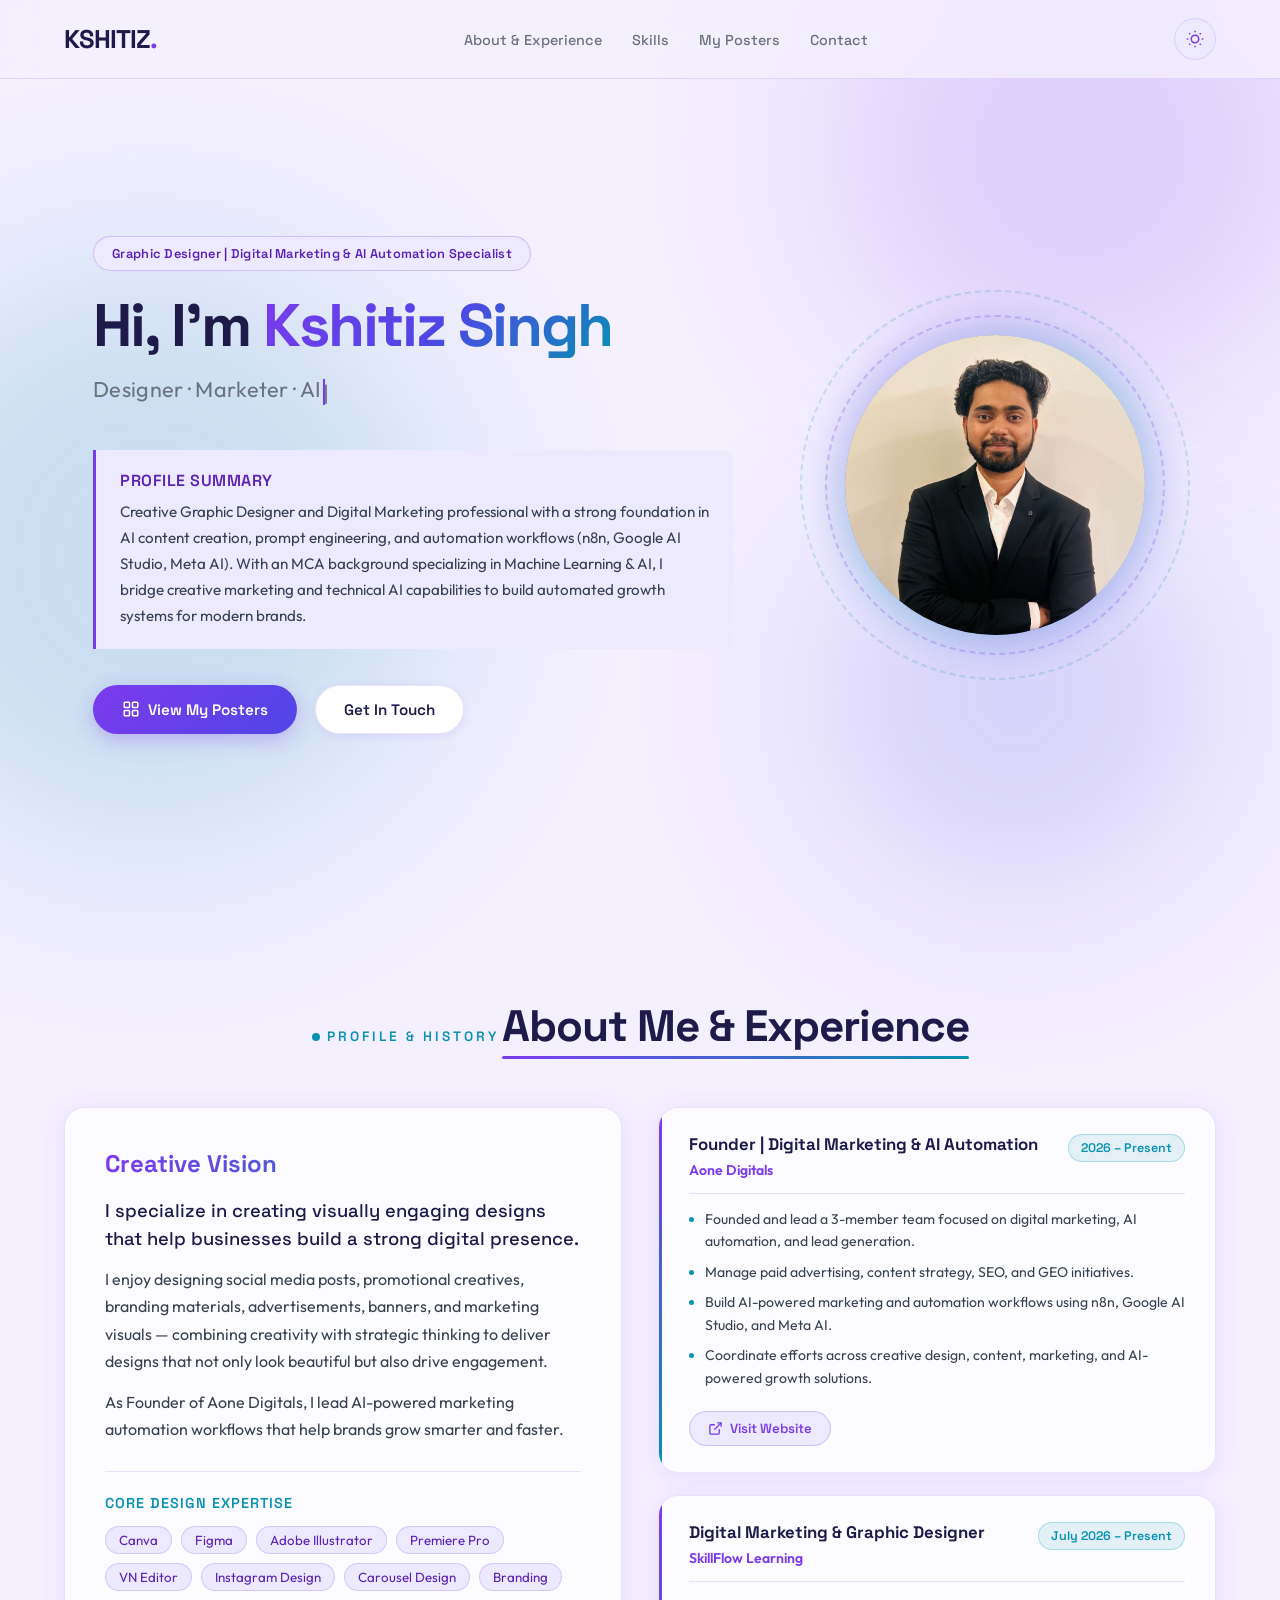
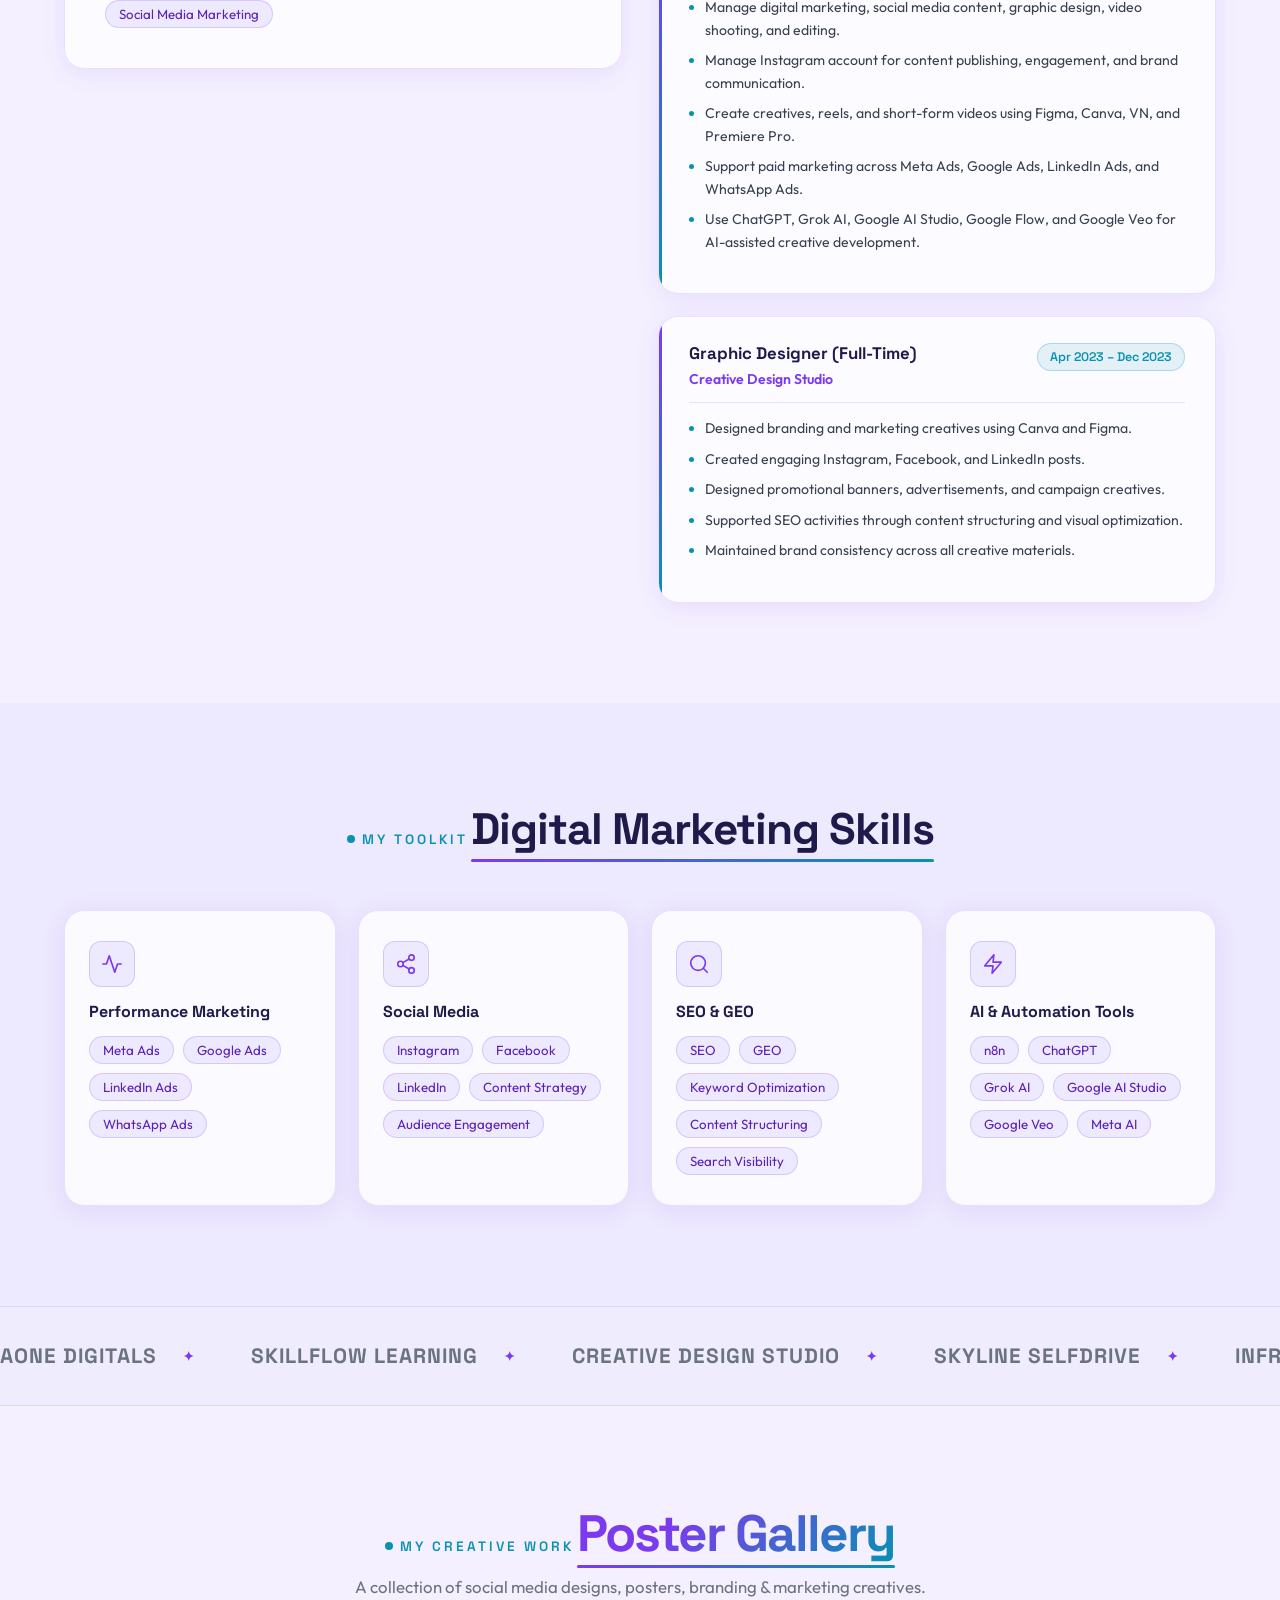
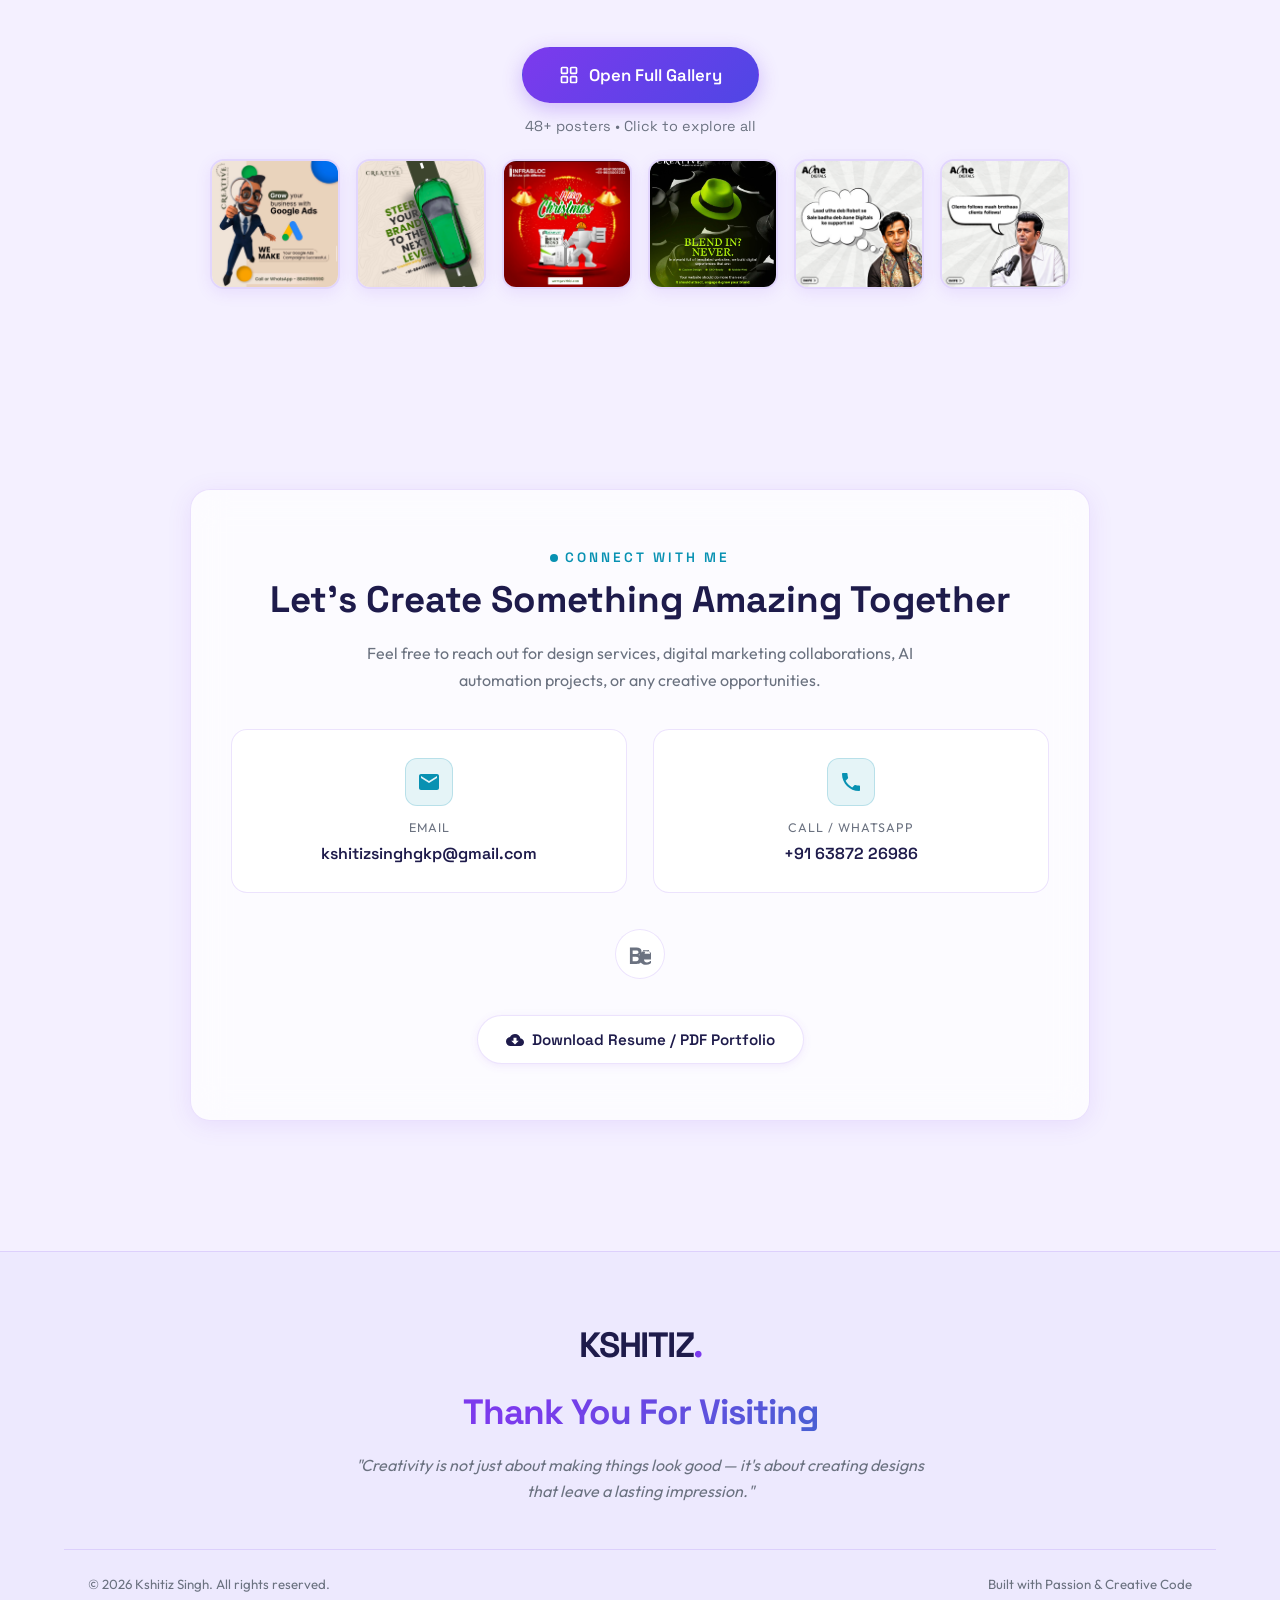
==== commit 447fa2ed: "Update profile summary: MCA passout with ML & AI specialization" ====
--- a/index.html
+++ b/index.html
@@ -1,4 +1,4 @@
-﻿<!DOCTYPE html>
+<!DOCTYPE html>
 <html lang="en" data-theme="light">
 <head>
   <meta charset="UTF-8">
@@ -63,7 +63,7 @@
         <div class="profile-summary">
           <h3>Profile Summary</h3>
           <p>
-            Creative Graphic Designer and Digital Marketing professional with a strong foundation in AI content creation, prompt engineering, and automation workflows (n8n, Google AI Studio, Meta AI). Pursuing MCA with a specialization in Machine Learning &amp; AI — bridging creative marketing and technical AI capabilities to build automated growth systems for modern brands.
+            Creative Graphic Designer and Digital Marketing professional with a strong foundation in AI content creation, prompt engineering, and automation workflows (n8n, Google AI Studio, Meta AI). With an MCA background specializing in Machine Learning &amp; AI, I bridge creative marketing and technical AI capabilities to build automated growth systems for modern brands.
           </p>
         </div>
 
